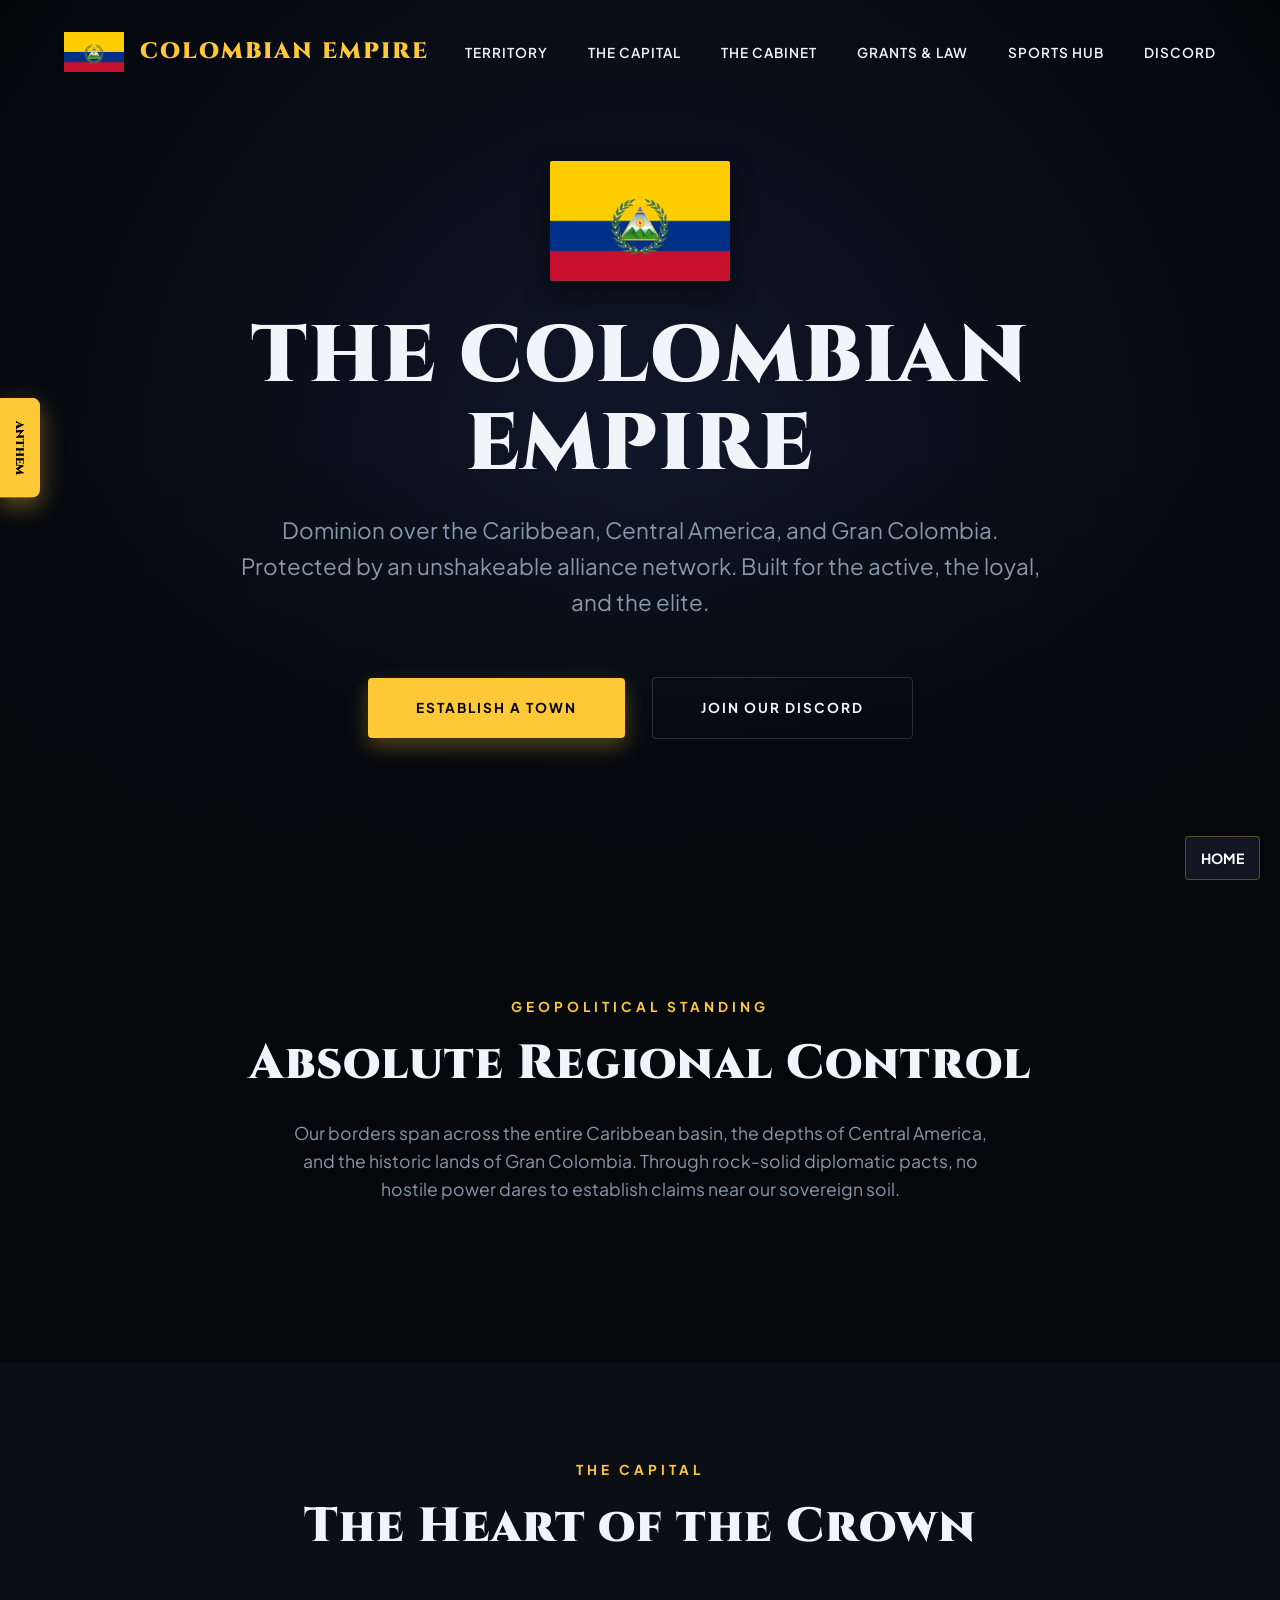
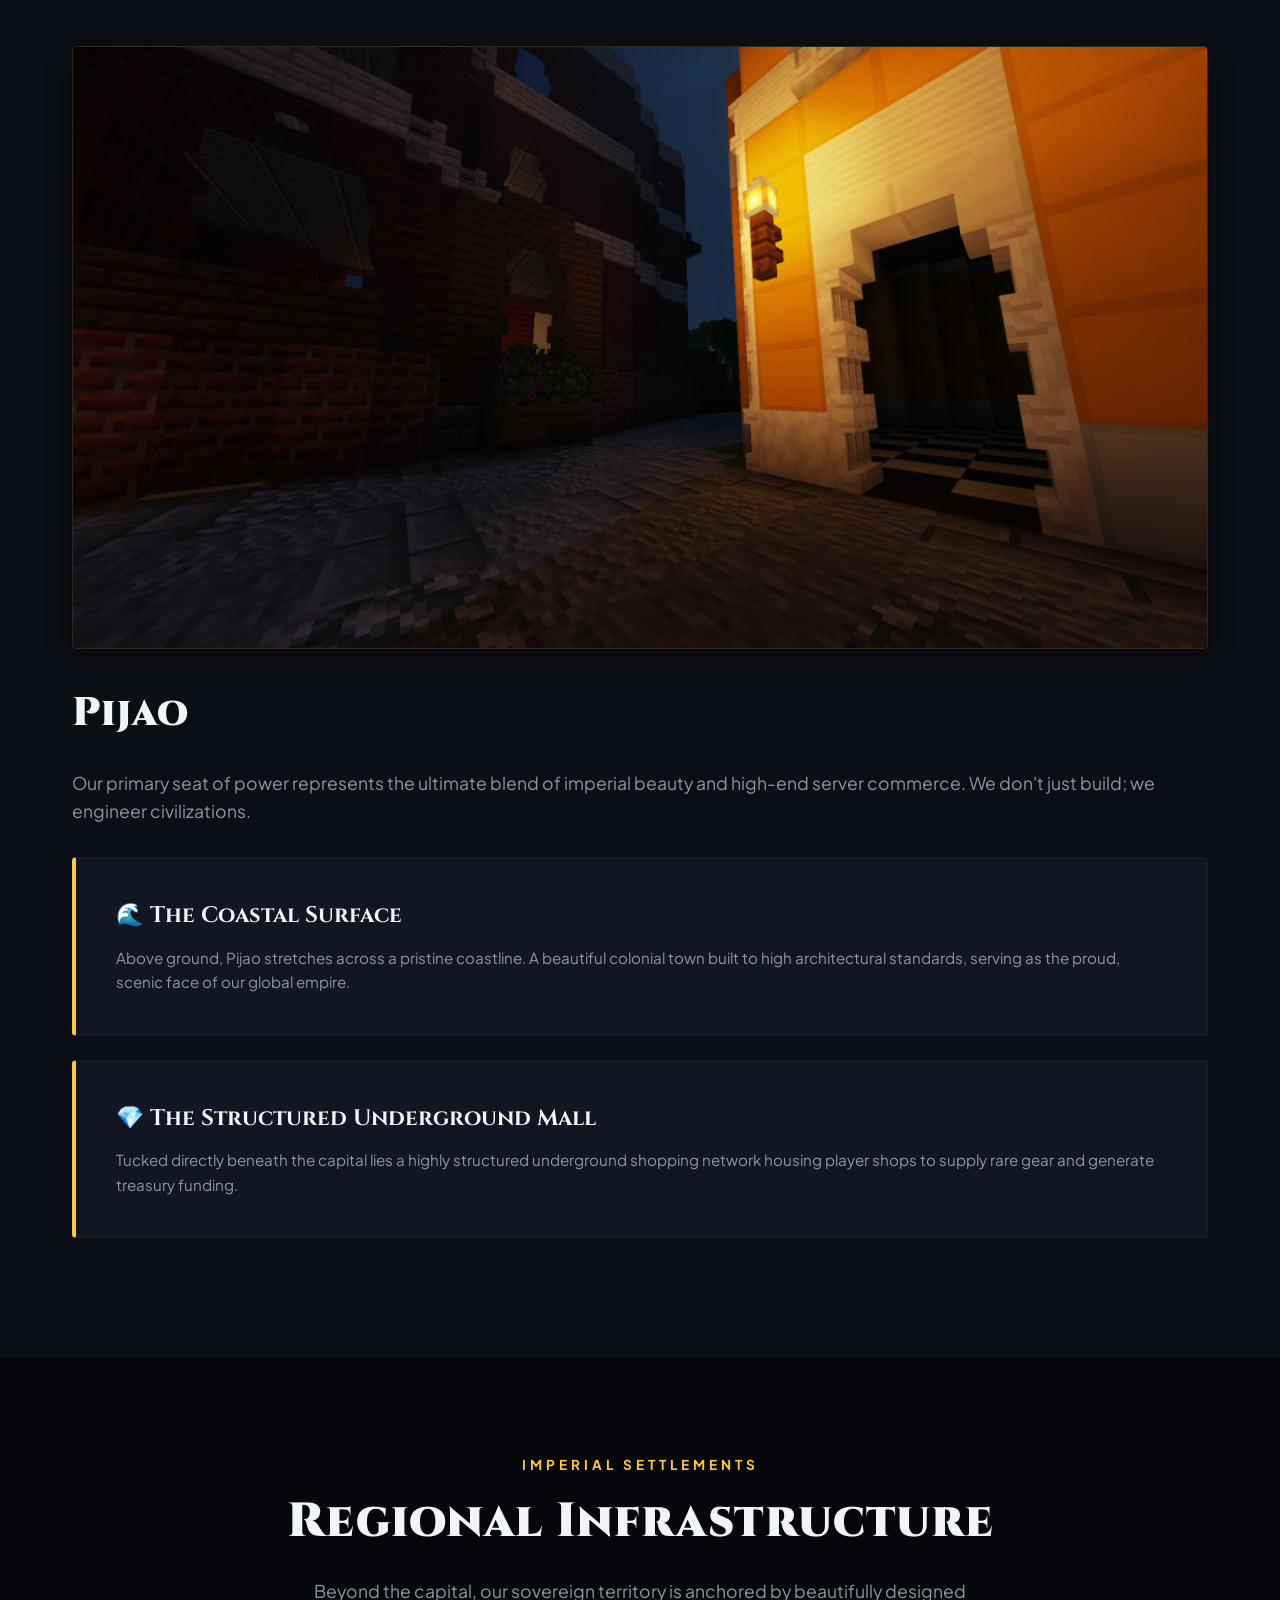
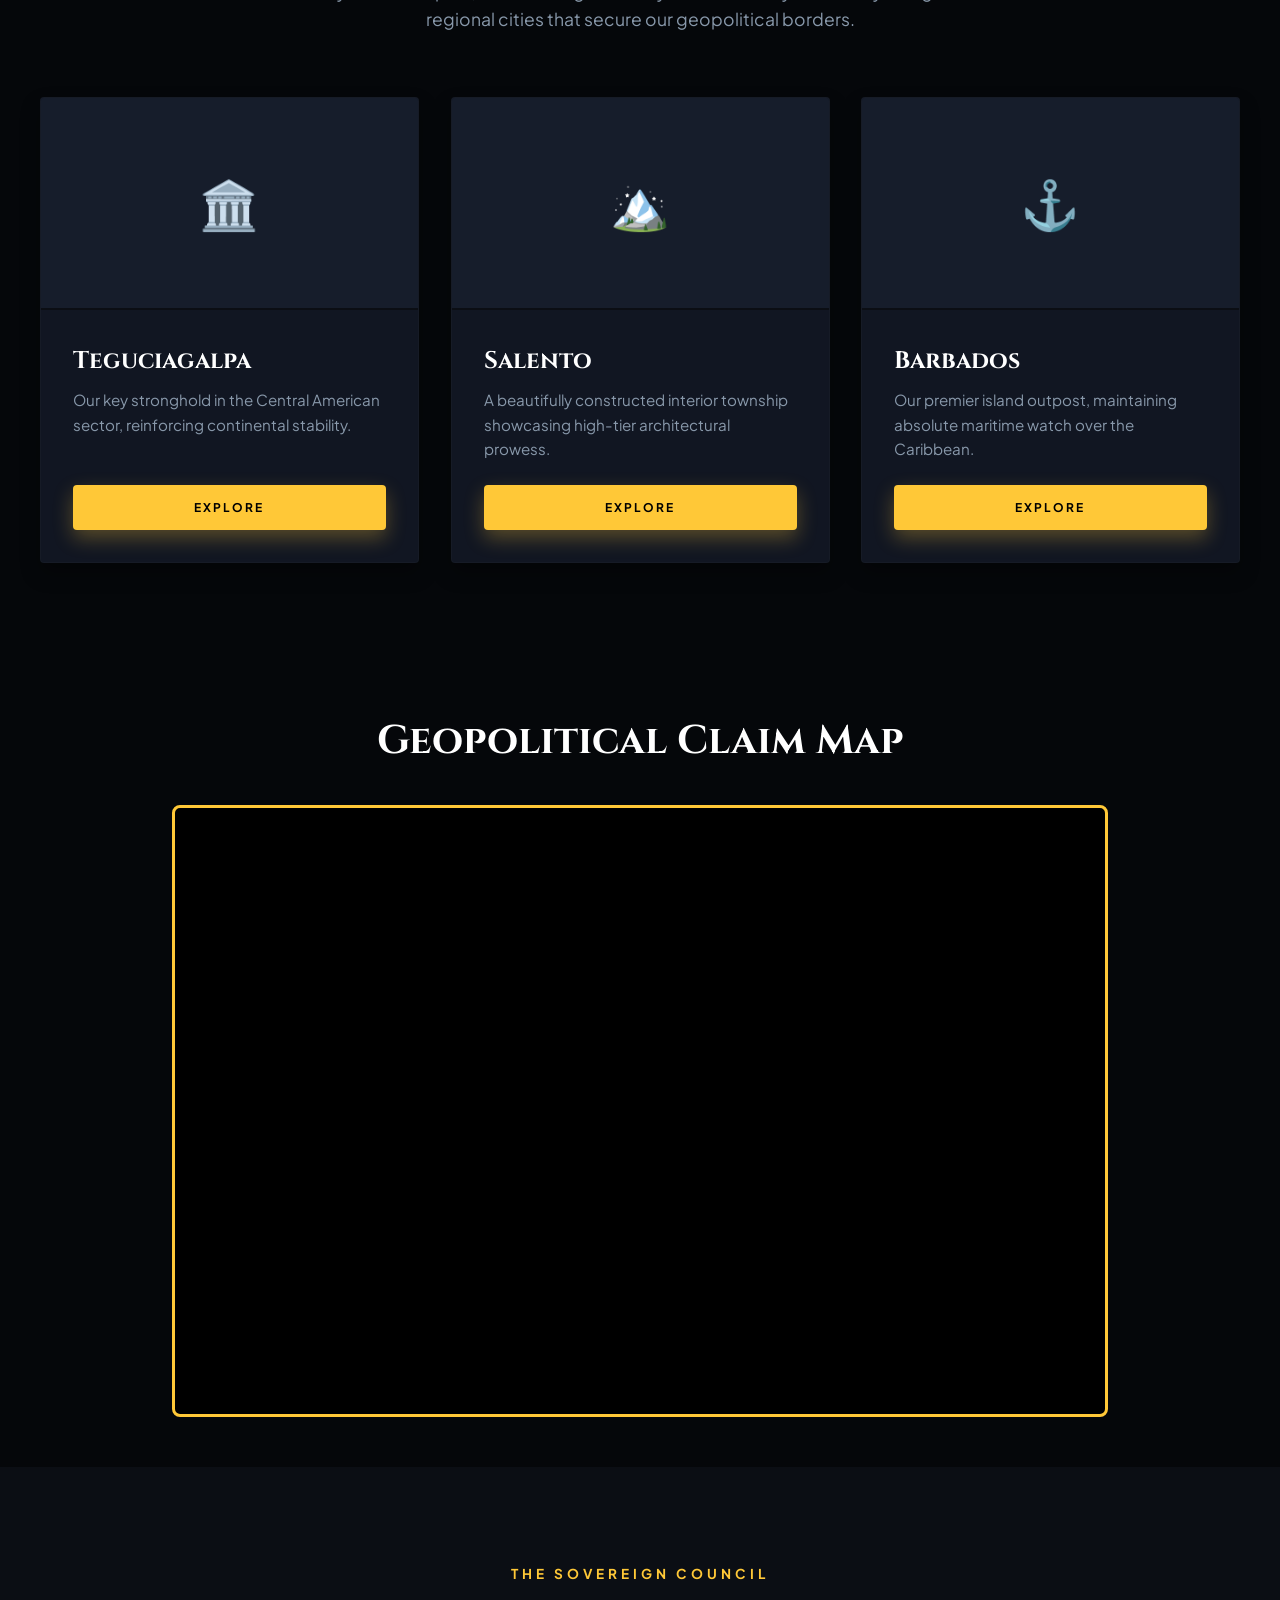
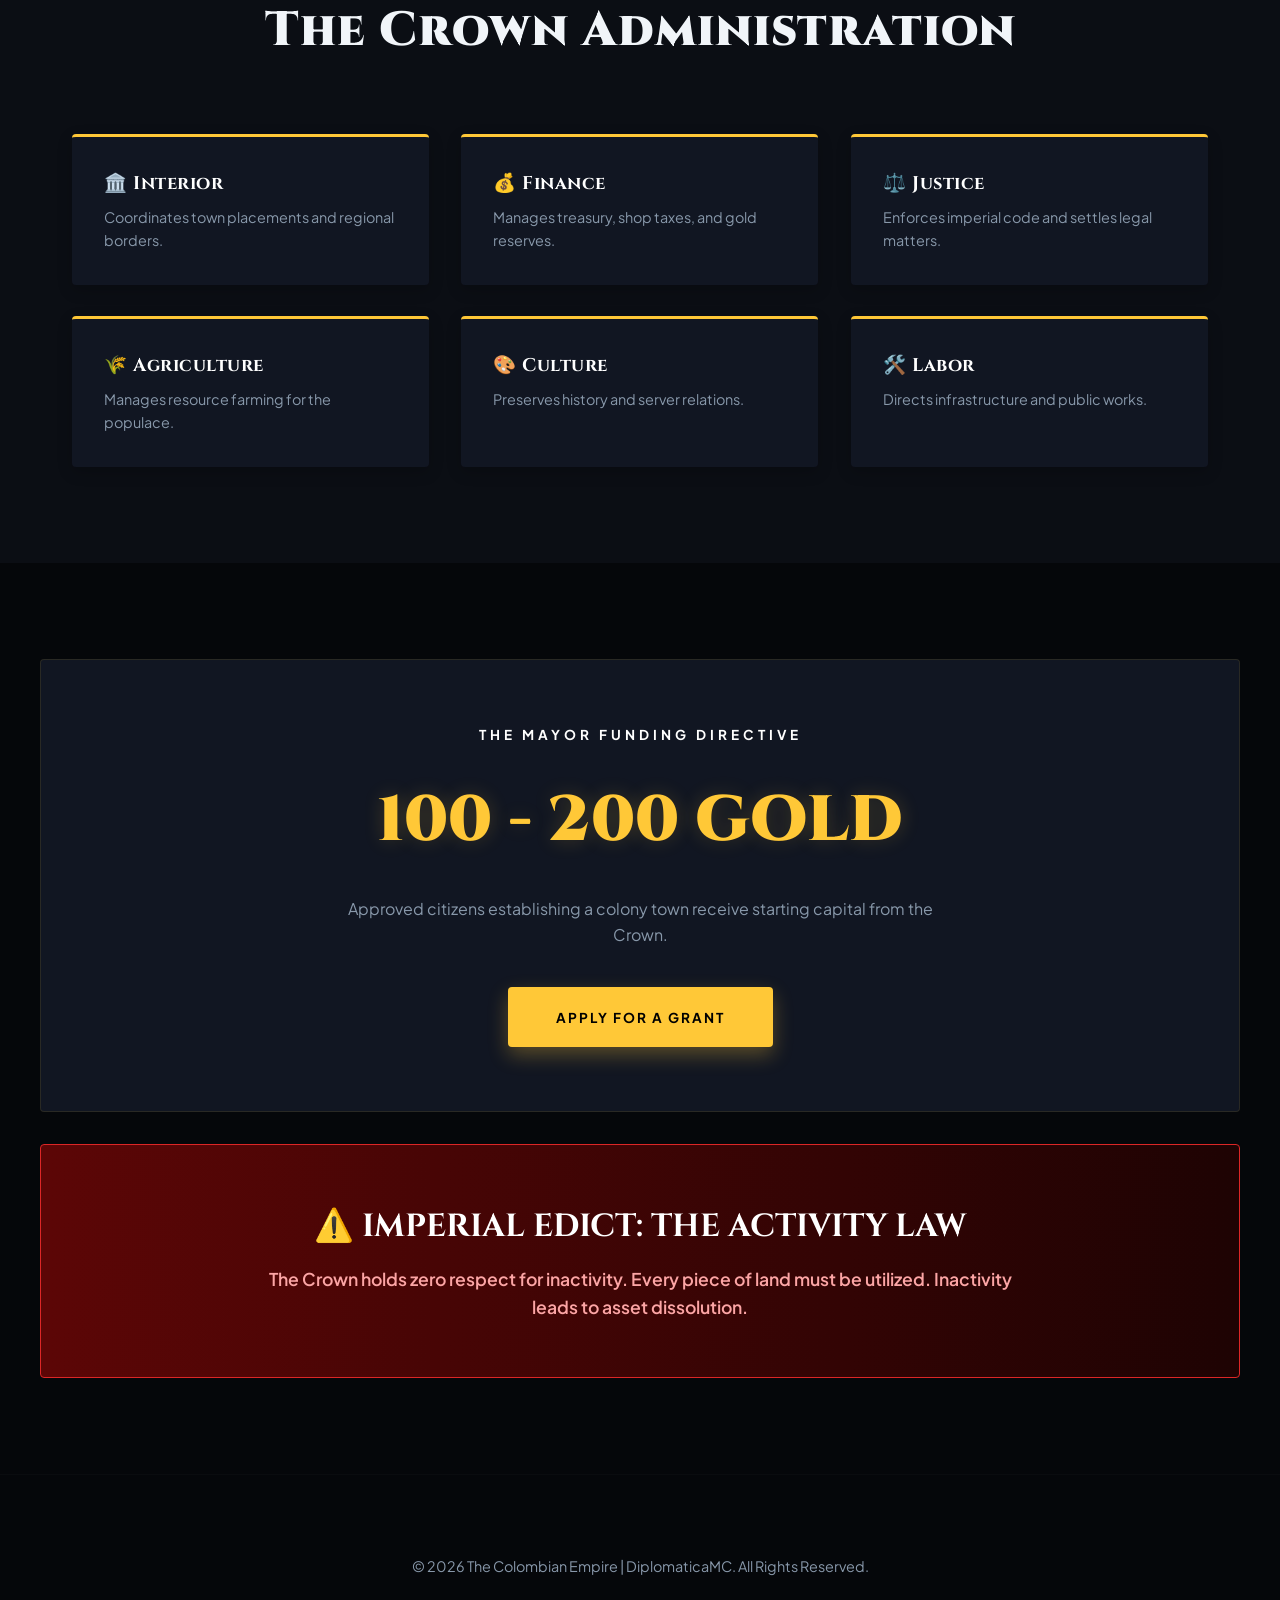
==== index.html @ 74f32c5a "Refine animations and transition effects in CSS" ====
<!DOCTYPE html>
<html lang="en">
<head>
   <meta charset="UTF-8">
   <meta name="viewport" content="width=device-width, initial-scale=1.0">
   <title>The Colombian Empire | DiplomaticaMC</title>
   <link rel="icon" type="image/x-icon" href="Untitled design (3).png">
   <link rel="preconnect" href="https://fonts.googleapis.com">
   <link rel="preconnect" href="https://fonts.gstatic.com" crossorigin>
   <link href="https://fonts.googleapis.com/css2?family=Cinzel:wght@700;900&family=Plus+Jakarta+Sans:wght@400;600;700&display=swap" rel="stylesheet">
   <style>
       :root {
           --bg-main: #05070a;
           --bg-surface: #0b0e14;
           --bg-card: #111622;
           --text-primary: #f1f5f9;
           --text-muted: #8898aa;
           --imperial-gold: #ffc837;
           --colombia-blue: #1d4ed8;
           --colombia-red: #dc2626;
           --font-heading: 'Cinzel', serif;
           --font-body: 'Plus Jakarta Sans', sans-serif;
       }

       * { box-sizing: border-box; margin: 0; padding: 0; }
       html { scroll-behavior: smooth; }
       body { background-color: var(--bg-main); color: var(--text-primary); font-family: var(--font-body); line-height: 1.6; }
       .container { max-width: 1200px; margin: 0 auto; padding: 0 2rem; }
       .section { padding: 6rem 0; animation: fadeInUp 0.8s ease-out forwards; }
       .bg-alt { background-color: var(--bg-surface); }
       
       @keyframes fadeInUp { from { opacity: 0; transform: translateY(30px); } to { opacity: 1; transform: translateY(0); } }
       @keyframes float { 0%, 100% { transform: translateY(0px); } 50% { transform: translateY(-8px); } }
       .town-card { animation: float 5s ease-in-out infinite; will-change: transform; }
       .gov-pill { animation: float 6s ease-in-out infinite; will-change: transform; }
       
       /* Music Sidebar Styles */
       .music-sidebar-left { position: fixed; left: 0; top: 50%; transform: translateY(-50%); z-index: 2000; }
       
       .music-btn {
           width: 40px; height: 100px;
           background: var(--imperial-gold); color: #000;
           border: 2px solid var(--imperial-gold); border-left: none;
           border-radius: 0 8px 8px 0;
           font-family: var(--font-heading); font-weight: 900;
           cursor: pointer; writing-mode: vertical-rl;
           box-shadow: 0 8px 25px rgba(255, 200, 55, 0.4);
           transition: all 0.3s cubic-bezier(0.23, 1, 0.320, 1);
           font-size: 0.7rem;
           text-orientation: mixed;
       }

       .music-btn:hover {
           animation: glow-pulse 1.5s infinite;
           background: #fff;
           box-shadow: 0 12px 35px rgba(255, 200, 55, 0.6);
       }

       @keyframes glow-pulse {
           0% { box-shadow: 0 8px 25px rgba(255, 200, 55, 0.4); }
           50% { box-shadow: 0 12px 40px rgba(255, 200, 55, 0.8); }
           100% { box-shadow: 0 8px 25px rgba(255, 200, 55, 0.4); }
       }
       
       #hidden-audio { display: none; }

       /* Existing Styles */
       .grid { display: grid; gap: 2rem; }
       .grid-2 { grid-template-columns: repeat(2, 1fr); }
       .grid-3 { grid-template-columns: repeat(3, 1fr); }
       .center-header { text-align: center; margin-bottom: 4rem; }
       .sub-title { color: var(--imperial-gold); text-transform: uppercase; letter-spacing: 4px; font-size: 0.85rem; font-weight: 700; display: block; margin-bottom: 0.5rem; }
       .section-title { font-family: var(--font-heading); font-size: 3rem; font-weight: 900; margin-bottom: 1rem; letter-spacing: 1px; }
       .section-desc { color: var(--text-muted); max-width: 700px; margin: 0 auto; font-size: 1.1rem; }
       .navbar { display: flex; justify-content: space-between; align-items: center; padding: 2rem 4rem; position: absolute; width: 100%; z-index: 10; }
       .nav-brand { display: flex; align-items: center; gap: 1rem; }
       .nav-logo-img { height: 40px; width: auto; object-fit: contain; }
       .nav-logo { font-family: var(--font-heading); font-weight: 900; font-size: 1.4rem; letter-spacing: 2px; color: var(--imperial-gold); }
       .nav-links { display: flex; list-style: none; gap: 2.5rem; }
       .nav-links a { color: var(--text-primary); text-decoration: none; font-size: 0.85rem; font-weight: 600; text-transform: uppercase; letter-spacing: 1px; transition: all 0.3s ease; position: relative; }
       .nav-links a::after { content: ''; position: absolute; bottom: -4px; left: 0; width: 0; height: 2px; background: var(--imperial-gold); transition: width 0.3s ease; }
       .nav-links a:hover { color: var(--imperial-gold); }
       .nav-links a:hover::after { width: 100%; }
       .hero { height: 100vh; display: flex; align-items: center; justify-content: center; position: relative; text-align: center; background: radial-gradient(circle at center, #0f172a 0%, #030508 100%); background-attachment: fixed; }
       .hero-overlay { position: absolute; top: 0; left: 0; right: 0; bottom: 0; background: linear-gradient(to bottom, transparent 50%, var(--bg-main)); }
       .hero-content { position: relative; z-index: 2; max-width: 950px; padding: 0 2rem; display: flex; flex-direction: column; align-items: center; }
       .hero-flag { height: 120px; width: auto; margin-bottom: 2rem; box-shadow: 0 10px 25px rgba(0,0,0,0.5); border-radius: 2px; }
       .hero h1 { font-family: var(--font-heading); font-size: 5rem; font-weight: 900; line-height: 1.1; margin-bottom: 1.5rem; letter-spacing: 2px; }
       .hero p { font-size: 1.4rem; color: var(--text-muted); margin-bottom: 3.5rem; max-width: 800px; }
       .btn { display: inline-block; padding: 1.2rem 3rem; font-weight: 700; text-transform: uppercase; font-size: 0.85rem; letter-spacing: 2px; text-decoration: none; border-radius: 4px; transition: all 0.3s cubic-bezier(0.23, 1, 0.320, 1); cursor: pointer; border: none; }
       .btn:hover { transform: translateY(-3px); }
       .btn-primary { background-color: var(--imperial-gold); color: #000; box-shadow: 0 8px 20px rgba(255, 200, 55, 0.3); }
       .btn-primary:hover { background-color: #ffd254; box-shadow: 0 12px 32px rgba(255, 200, 55, 0.5); transform: translateY(-4px); }
       .btn-secondary { border: 1px solid rgba(255,255,255,0.15); color: var(--text-primary); margin-left: 1.5rem; transition: all 0.3s ease; }
       .btn-secondary:hover { background: rgba(255,255,255,0.05); border-color: var(--imperial-gold); color: var(--imperial-gold); }
       .pijao-showcase { display: grid; grid-template-columns: 1fr 1fr; gap: 4rem; align-items: center; }
       .pijao-img-box { border-radius: 4px; overflow: hidden; border: 1px solid rgba(255, 200, 55, 0.15); box-shadow: 0 10px 25px rgba(0,0,0,0.4); transition: all 0.4s ease; }
       .pijao-img-box:hover { border-color: rgba(255, 200, 55, 0.4); box-shadow: 0 20px 50px rgba(255, 200, 55, 0.15), 0 0 30px rgba(255, 200, 55, 0.1); }
       .pijao-img-box img { width: 100%; height: auto; display: block; }
       .pijao-card { background-color: var(--bg-card); border: 1px solid rgba(255,255,255,0.03); padding: 2.5rem; border-radius: 4px; border-left: 4px solid var(--imperial-gold); margin-bottom: 1.5rem; transition: all 0.3s ease; }
       .pijao-card:hover { background-color: #141a24; border-left-color: #ffd254; box-shadow: 0 8px 20px rgba(255, 200, 55, 0.1); }
       .pijao-card h3 { font-family: var(--font-heading); font-size: 1.4rem; margin-bottom: 0.75rem; display: flex; align-items: center; gap: 0.75rem; }
       .pijao-card p { color: var(--text-muted); font-size: 0.95rem; }
       .town-card { background-color: var(--bg-card); border: 1px solid rgba(255,255,255,0.02); border-radius: 4px; overflow: hidden; display: flex; flex-direction: column; height: 100%; box-shadow: 0 10px 20px rgba(0,0,0,0.3); transition: box-shadow 0.3s ease, border-color 0.3s ease; }
       .town-card:hover { box-shadow: 0 25px 40px rgba(0,0,0,0.5), 0 0 30px rgba(255, 200, 55, 0.15); border-color: rgba(255,200,55,0.3); }
       .town-img-box { width: 100%; aspect-ratio: 16/9; background-color: #161d2b; display: flex; align-items: center; justify-content: center; font-size: 3rem; border-bottom: 2px solid var(--bg-surface); }
       .town-info { padding: 2rem; flex-grow: 1; display: flex; flex-direction: column; }
       .town-info h3 { font-family: var(--font-heading); font-size: 1.5rem; margin-bottom: 0.5rem; color: #fff; }
       .town-info p { color: var(--text-muted); font-size: 0.95rem; margin-bottom: 1.5rem; flex-grow: 1; }
       .gov-pill { background-color: var(--bg-card); padding: 2rem; border-top: 3px solid var(--imperial-gold); border-radius: 4px; box-shadow: 0 5px 15px rgba(0,0,0,0.2); transition: box-shadow 0.3s ease; }
       .gov-pill:hover { box-shadow: 0 10px 30px rgba(0,0,0,0.4), 0 0 20px rgba(255, 200, 55, 0.1); }
       .gov-pill h4 { font-family: var(--font-heading); font-size: 1.15rem; margin-bottom: 0.5rem; color: #fff; letter-spacing: 0.5px; }
       .gov-pill p { color: var(--text-muted); font-size: 0.9rem; }
       .law-banner { background: linear-gradient(90deg, #5c0606 0%, #1e0303 100%); border: 1px solid var(--colombia-red); border-radius: 4px; padding: 3.5rem; text-align: center; margin-top: 2rem; transition: all 0.3s ease; }
       .law-banner:hover { box-shadow: 0 10px 30px rgba(220, 38, 38, 0.2); }
       .law-banner h3 { font-family: var(--font-heading); font-size: 2rem; color: #fff; margin-bottom: 0.75rem; }
       .law-banner p { color: #fca5a5; max-width: 750px; margin: 0 auto; font-size: 1.1rem; font-weight: 600; }
       .grant-section { text-align: center; background-color: var(--bg-card); border: 1px solid rgba(255, 200, 55, 0.1); padding: 4rem; border-radius: 4px; position: relative; overflow: hidden; transition: all 0.3s ease; }
       .grant-section:hover { border-color: rgba(255, 200, 55, 0.3); box-shadow: 0 10px 30px rgba(255, 200, 55, 0.1); }
       .gold-amount { font-family: var(--font-heading); font-size: 4rem; color: var(--imperial-gold); font-weight: 900; margin: 1.5rem 0; display: block; text-shadow: 0 0 20px rgba(255,200,55,0.2); }
       .footer { text-align: center; padding: 5rem; background-color: var(--bg-main); border-top: 1px solid rgba(255,255,255,0.02); color: var(--text-muted); font-size: 0.9rem; }
       .home-btn { position: fixed; bottom: 20px; right: 20px; background-color: var(--bg-card); color: #fff; padding: 10px 15px; text-decoration: none; font-size: 14px; font-weight: bold; border: 1px solid rgba(255, 200, 55, 0.3); border-radius: 4px; z-index: 1000; transition: all 0.3s ease; }
       .home-btn:hover { border-color: var(--imperial-gold); color: var(--imperial-gold); box-shadow: 0 4px 12px rgba(255, 200, 55, 0.2); }
       @media (max-width: 950px) { .navbar { padding: 1.5rem; } .nav-links { display: none; } .hero h1 { font-size: 3.2rem; } .pijao-showcase, .grid-2, .grid-3 { grid-template-columns: 1fr; gap: 2rem; } .btn-secondary { margin-left: 0; margin-top: 1rem; display: block; } }

   </style>
</head>
<body>

 <div class="music-sidebar-left">
   <button class="music-btn" onclick="document.getElementById('hidden-audio').paused ? document.getElementById('hidden-audio').play() : document.getElementById('hidden-audio').pause()">
       ANTHEM
   </button>
   <audio id="hidden-audio" src="Colombia National Anthem (Instrumental) - National Anthems Channel (128k) (1).mp3" loop></audio>
 </div>

   <nav class="navbar">
       <div class="nav-brand">
           <img src="Untitled design (3).png" class="nav-logo-img" alt="Imperial Flag Emblem" />
           <div class="nav-logo">COLOMBIAN EMPIRE</div>
       </div>
       <ul class="nav-links">
           <li><a href="/#domain">Territory</a></li>
           <li><a href="/#showcase">The Capital</a></li>
           <li><a href="/#cabinet">The Cabinet</a></li>
           <li><a href="/#expansion">Grants & Law</a></li>
           <li><a href="sports.html">Sports Hub</a></li>
           <li><a href="https://discord.gg/YUyHgnpXwj" target="_blank">Discord</a></li>
       </ul>
   </nav>

   <header class="hero">
       <div class="hero-overlay"></div>
       <div class="hero-content">
           <img src="Untitled design (3).png" class="hero-flag" alt="Imperial Flag" />
           <h1>THE COLOMBIAN EMPIRE</h1>
           <p>Dominion over the Caribbean, Central America, and Gran Colombia. Protected by an unshakeable alliance network. Built for the active, the loyal, and the elite.</p>
           <div class="hero-buttons">
               <a href="/#expansion" class="btn btn-primary">Establish a Town</a>
               <a href="https://discord.gg/YUyHgnpXwj" class="btn btn-secondary" target="_blank">Join Our Discord</a>
           </div>
       </div>
   </header>

   <section id="domain" class="section container">
       <div class="center-header">
           <span class="sub-title">Geopolitical Standing</span>
           <h2 class="section-title">Absolute Regional Control</h2>
           <p class="section-desc">Our borders span across the entire Caribbean basin, the depths of Central America, and the historic lands of Gran Colombia. Through rock-solid diplomatic pacts, no hostile power dares to establish claims near our sovereign soil.</p>
       </div>
   </section>

   <section id="showcase" class="section bg-alt">
       <div class="container">
           <div class="center-header" style="margin-bottom: 5rem;">
               <span class="sub-title">The Capital</span>
               <h2 class="section-title">The Heart of the Crown</h2>
           </div>
           <div class="pijao-img-box">
               <img src="2026-05-23_17.30.55.webp" alt="Secondary Pijao View">
           </div>
           <div style="margin-top: 2rem;">
               <h2 class="section-title" style="font-size: 2.5rem; margin-bottom: 1.5rem;">Pijao</h2>
               <p style="color: var(--text-muted); margin-bottom: 2rem; font-size: 1.1rem;">Our primary seat of power represents the ultimate blend of imperial beauty and high-end server commerce. We don't just build; we engineer civilizations.</p>
               <div class="pijao-card">
                   <h3>🌊 The Coastal Surface</h3>
                   <p>Above ground, Pijao stretches across a pristine coastline. A beautiful colonial town built to high architectural standards, serving as the proud, scenic face of our global empire.</p>
               </div>
               <div class="pijao-card">
                   <h3>💎 The Structured Underground Mall</h3>
                   <p>Tucked directly beneath the capital lies a highly structured underground shopping network housing player shops to supply rare gear and generate treasury funding.</p>
               </div>
           </div>
       </div>
   </section>

   <section id="towns" class="section container">
       <div class="center-header">
           <span class="sub-title">Imperial Settlements</span>
           <h2 class="section-title">Regional Infrastructure</h2>
           <p class="section-desc">Beyond the capital, our sovereign territory is anchored by beautifully designed regional cities that secure our geopolitical borders.</p>
       </div>
       <div class="grid grid-3">
           <div class="town-card">
               <div class="town-img-box">🏛️</div>
               <div class="town-info">
                   <h3>Teguciagalpa</h3>
                   <p>Our key stronghold in the Central American sector, reinforcing continental stability.</p>
                   <a href="tegucigalpa.html" class="btn btn-primary" style="padding: 0.8rem; text-align: center; font-size: 0.75rem; margin-top: auto;">Explore</a>
               </div>
           </div>
           <div class="town-card">
               <div class="town-img-box">🏔️</div>
               <div class="town-info">
                   <h3>Salento</h3>
                   <p>A beautifully constructed interior township showcasing high-tier architectural prowess.</p>
                   <a href="salento.html" class="btn btn-primary" style="padding: 0.8rem; text-align: center; font-size: 0.75rem; margin-top: auto;">Explore</a>
               </div>
           </div>
           <div class="town-card">
               <div class="town-img-box">⚓</div>
               <div class="town-info">
                   <h3>Barbados</h3>
                   <p>Our premier island outpost, maintaining absolute maritime watch over the Caribbean.</p>
                   <a href="barbados.html" class="btn btn-primary" style="padding: 0.8rem; text-align: center; font-size: 0.75rem; margin-top: auto;">Explore</a>
               </div>
           </div>
       </div>
   </section>

   <section id="map" style="padding: 50px 20px; background: #05070a;">
       <div class="container" style="max-width: 1000px; margin: 0 auto;">
           <h2 style="font-family: 'Cinzel', serif; font-size: 2.5rem; color: #fff; margin-bottom: 2rem; text-align: center;">Geopolitical Claim Map</h2>
           <div class="map-box" style="border: 3px solid #ffc837; border-radius: 8px; overflow: hidden; background: #000; animation: pulse-border 4s infinite ease-in-out;">
               <iframe src="https://map.diplomaticamc.com/?worldname=minecraft_overworld&mapname=surface&zoom=1&x=-17560&z=-2824" width="100%" height="600px" frameborder="0" allowfullscreen></iframe>
           </div>
       </div>
   </section>

   <style>
       @keyframes pulse-border {
           0% { box-shadow: 0 0 15px 2px rgba(255, 200, 55, 0.4); border-color: rgba(255, 200, 55, 0.6); }
           50% { box-shadow: 0 0 40px 12px rgba(255, 200, 55, 0.7); border-color: rgba(255, 200, 55, 1); }
           100% { box-shadow: 0 0 15px 2px rgba(255, 200, 55, 0.4); border-color: rgba(255, 200, 55, 0.6); }
       }
   </style>

   <section id="cabinet" class="section bg-alt">
       <div class="container">
           <div class="center-header">
               <span class="sub-title">The Sovereign Council</span>
               <h2 class="section-title">The Crown Administration</h2>
           </div>
           <div class="grid grid-3">
               <div class="gov-pill"><h4>🏛️ Interior</h4><p>Coordinates town placements and regional borders.</p></div>
               <div class="gov-pill"><h4>💰 Finance</h4><p>Manages treasury, shop taxes, and gold reserves.</p></div>
               <div class="gov-pill"><h4>⚖️ Justice</h4><p>Enforces imperial code and settles legal matters.</p></div>
               <div class="gov-pill"><h4>🌾 Agriculture</h4><p>Manages resource farming for the populace.</p></div>
               <div class="gov-pill"><h4>🎨 Culture</h4><p>Preserves history and server relations.</p></div>
               <div class="gov-pill"><h4>🛠️ Labor</h4><p>Directs infrastructure and public works.</p></div>
           </div>
       </div>
   </section>

   <section id="expansion" class="section container">
       <div class="grant-section">
           <span class="sub-title" style="color: #fff;">The Mayor Funding Directive</span>
           <span class="gold-amount">100 - 200 GOLD</span>
           <p style="color: var(--text-muted); max-width: 600px; margin: 0 auto 2.5rem;">Approved citizens establishing a colony town receive starting capital from the Crown.</p>
           <a href="https://discord.gg/YUyHgnpXwj" class="btn btn-primary" target="_blank">Apply For a Grant</a>
       </div>
       <div class="law-banner">
           <h3>⚠️ IMPERIAL EDICT: THE ACTIVITY LAW</h3>
           <p>The Crown holds zero respect for inactivity. Every piece of land must be utilized. Inactivity leads to asset dissolution.</p>
       </div>
   </section>

   <footer class="footer">
       <p>&copy; 2026 The Colombian Empire | DiplomaticaMC. All Rights Reserved.</p>
   </footer>

   <a href="#" class="home-btn">HOME</a>

   <script>
       const observerOptions = { threshold: 0.1, rootMargin: '0px 0px -50px 0px' };
       const observer = new IntersectionObserver((entries) => {
           entries.forEach(entry => {
               if (entry.isIntersecting) {
                   entry.target.style.animation = 'fadeInUp 0.8s ease-out forwards';
                   observer.unobserve(entry.target);
               }
           });
       }, observerOptions);

       document.querySelectorAll('.section, .town-card, .gov-pill').forEach(el => {
           el.style.opacity = '0';
           observer.observe(el);
       });
   </script>

</body>
</html>
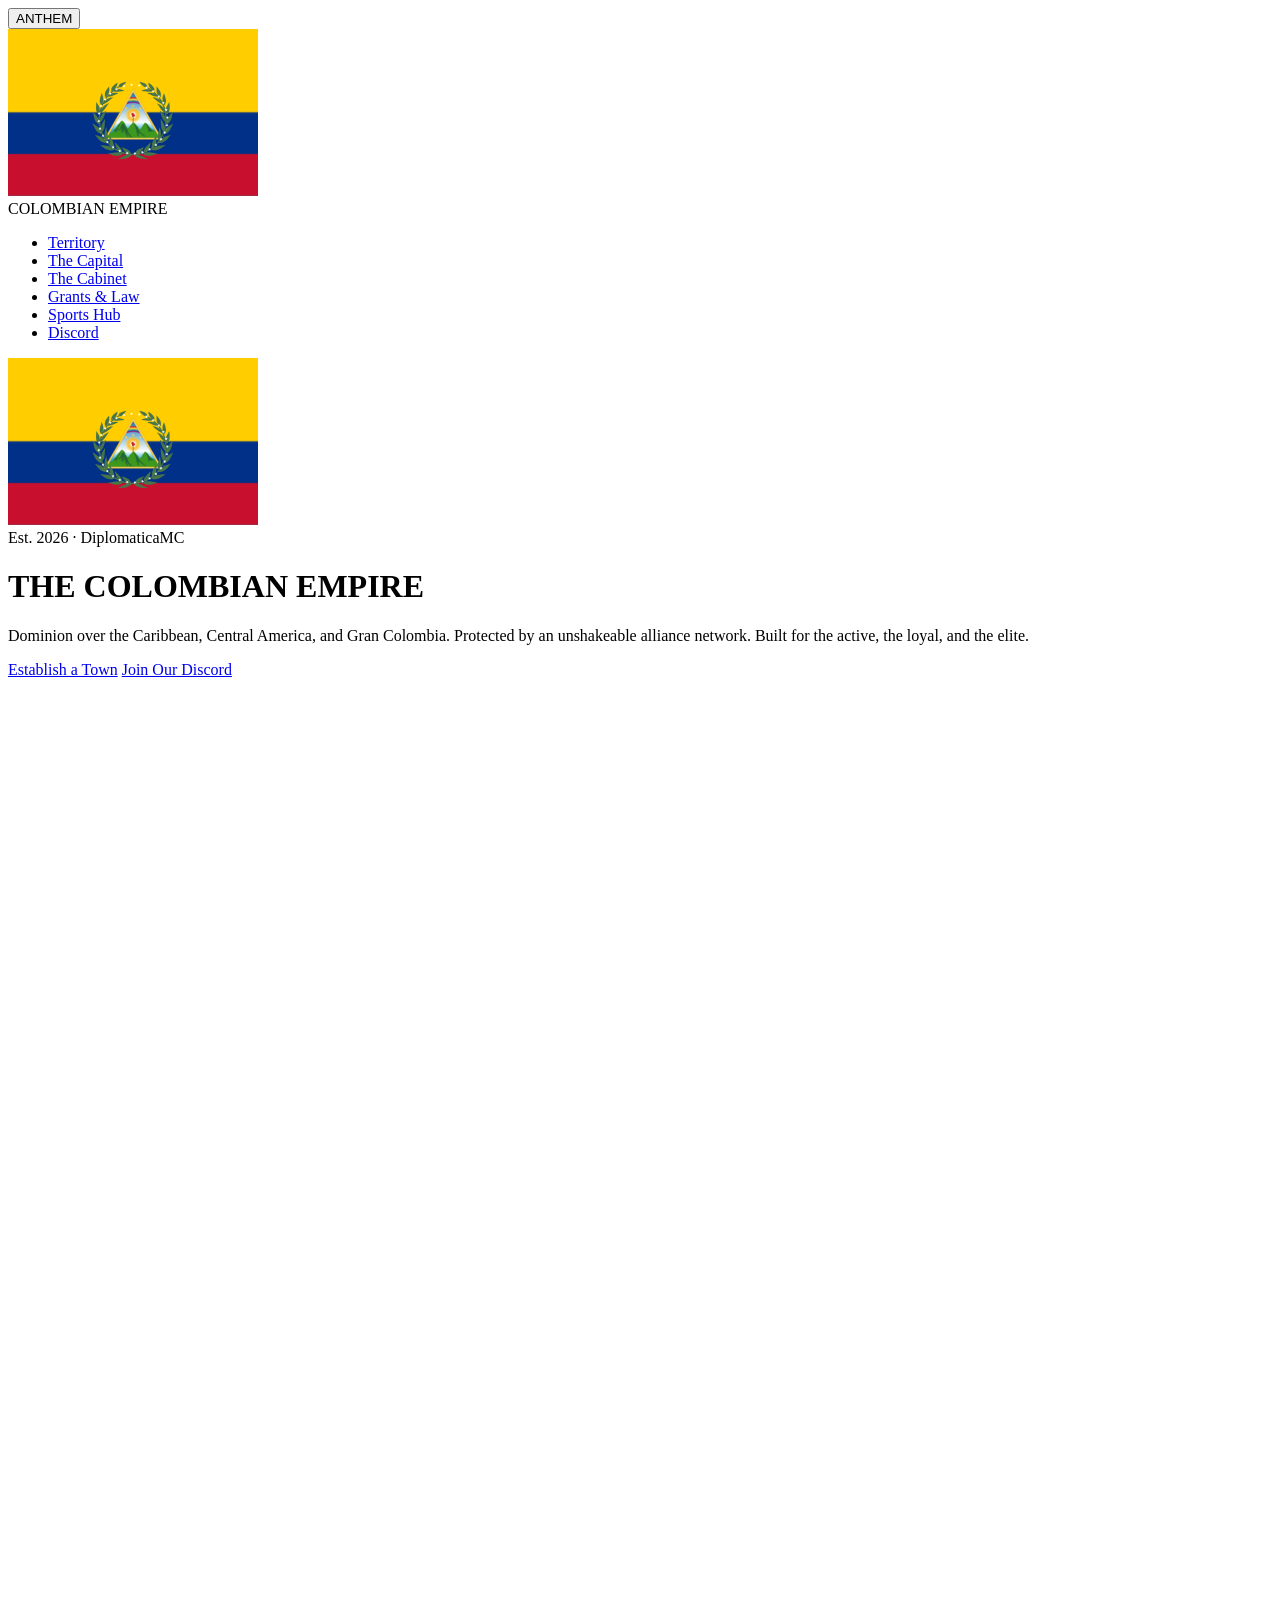
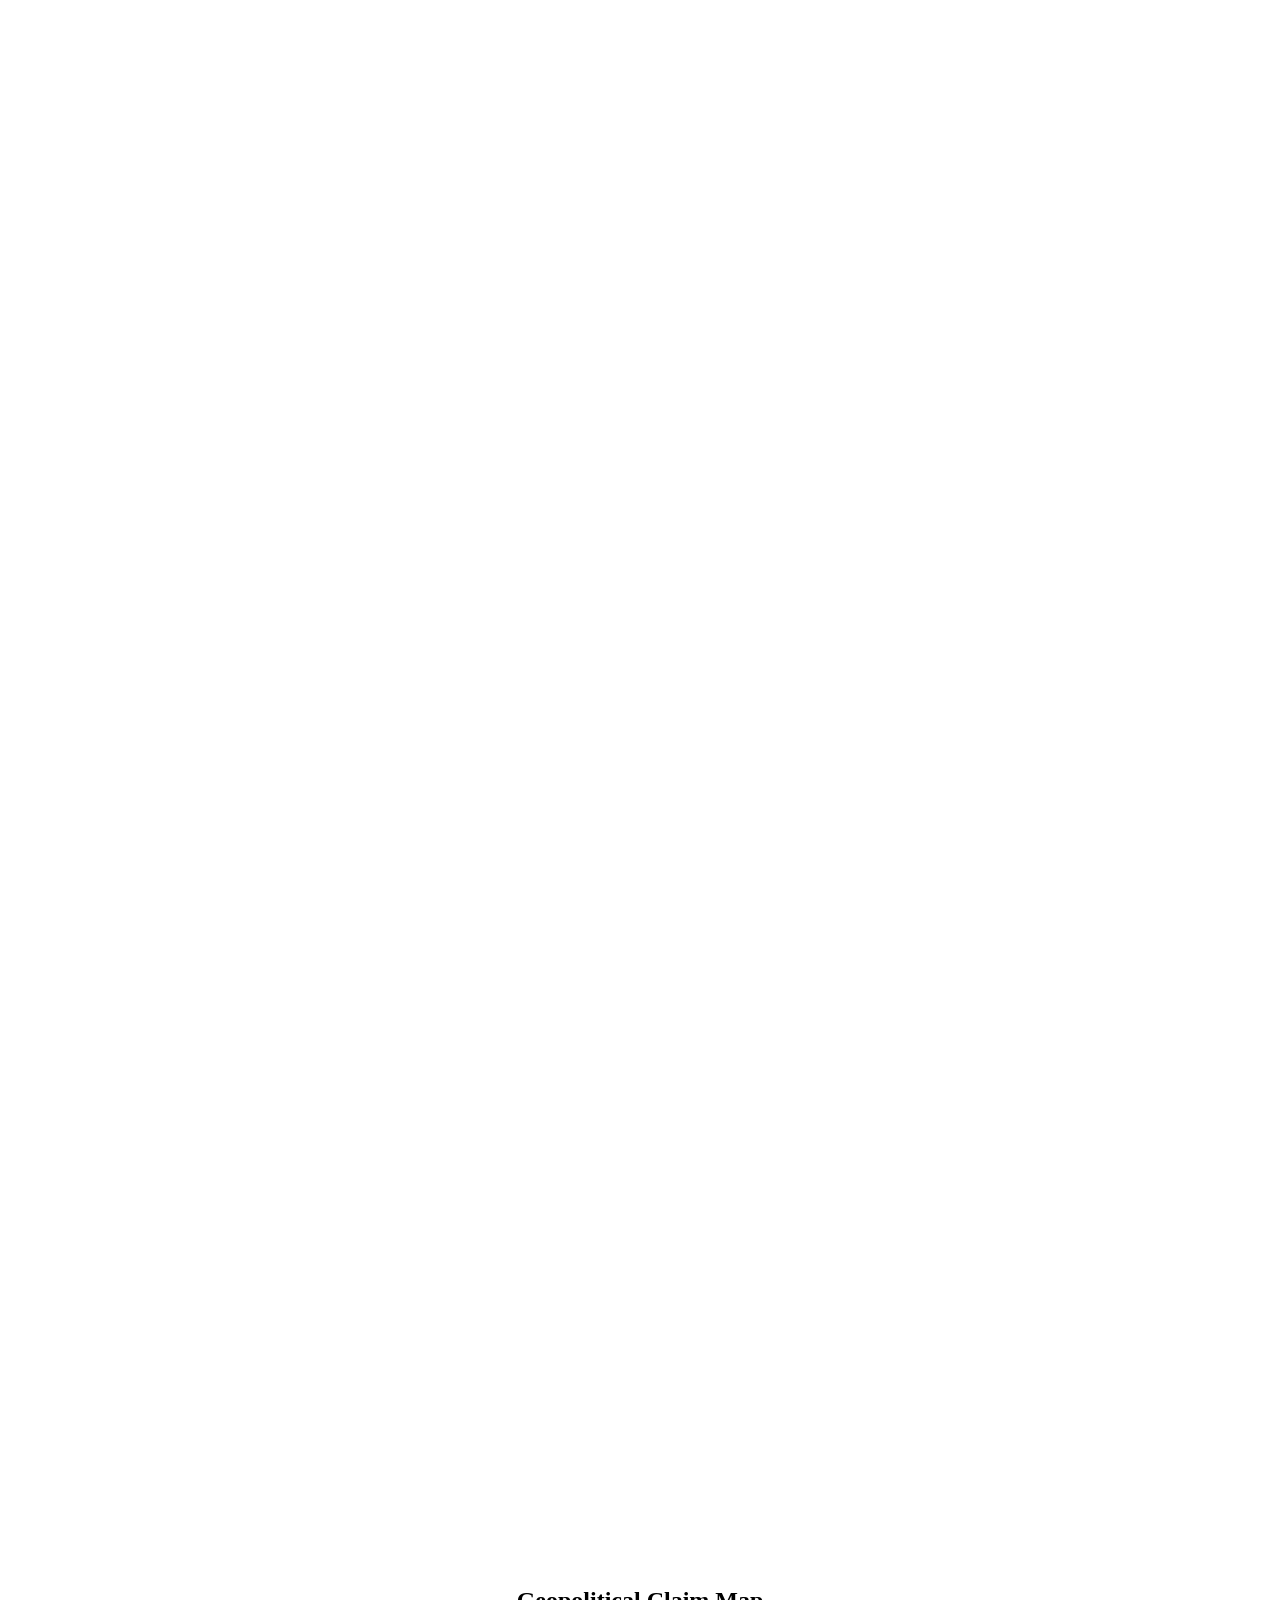
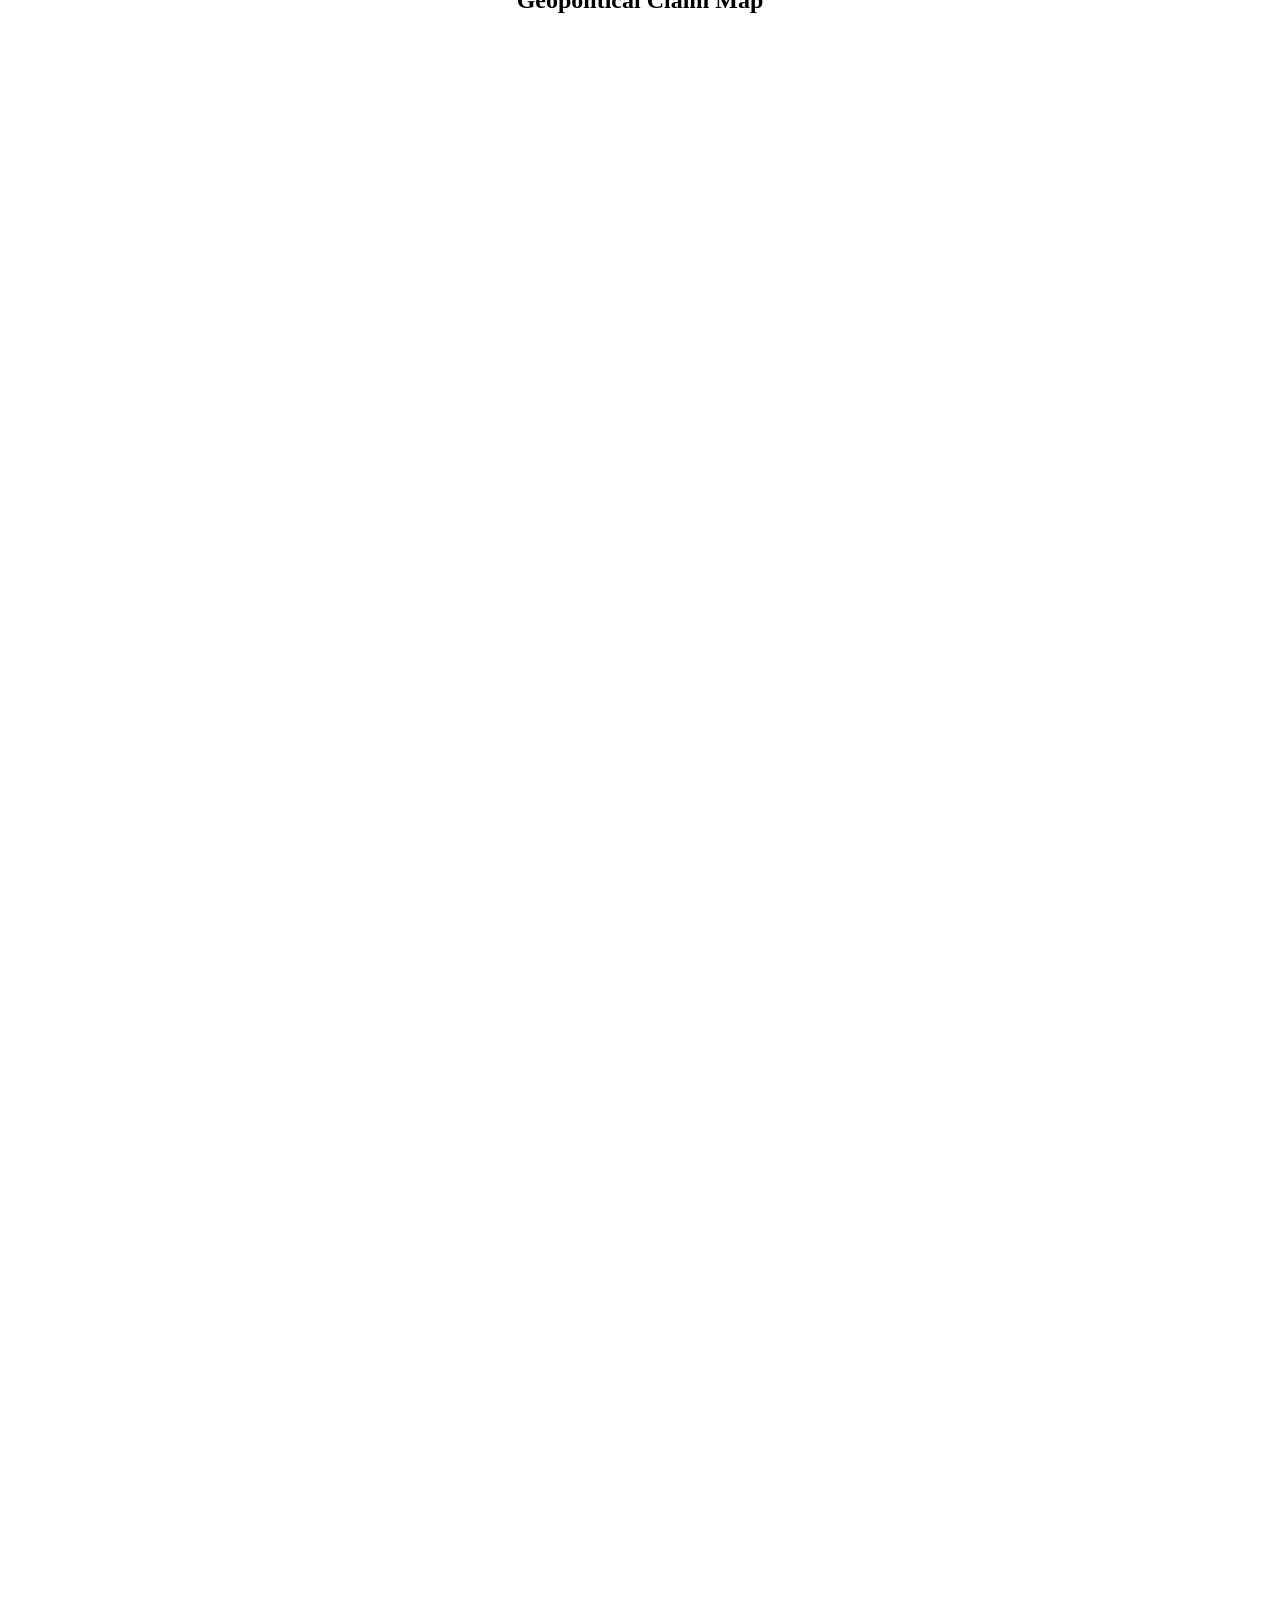
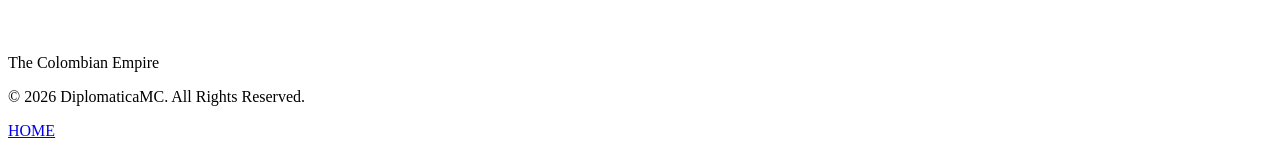
==== commit 448a71d9: "Refactor index.html for improved structure and styles" ====
--- a/index.html
+++ b/index.html
@@ -1,302 +1,191 @@
 <!DOCTYPE html>
 <html lang="en">
 <head>
-   <meta charset="UTF-8">
-   <meta name="viewport" content="width=device-width, initial-scale=1.0">
-   <title>The Colombian Empire | DiplomaticaMC</title>
-   <link rel="icon" type="image/x-icon" href="Untitled design (3).png">
-   <link rel="preconnect" href="https://fonts.googleapis.com">
-   <link rel="preconnect" href="https://fonts.gstatic.com" crossorigin>
-   <link href="https://fonts.googleapis.com/css2?family=Cinzel:wght@700;900&family=Plus+Jakarta+Sans:wght@400;600;700&display=swap" rel="stylesheet">
-   <style>
-       :root {
-           --bg-main: #05070a;
-           --bg-surface: #0b0e14;
-           --bg-card: #111622;
-           --text-primary: #f1f5f9;
-           --text-muted: #8898aa;
-           --imperial-gold: #ffc837;
-           --colombia-blue: #1d4ed8;
-           --colombia-red: #dc2626;
-           --font-heading: 'Cinzel', serif;
-           --font-body: 'Plus Jakarta Sans', sans-serif;
-       }
-
-       * { box-sizing: border-box; margin: 0; padding: 0; }
-       html { scroll-behavior: smooth; }
-       body { background-color: var(--bg-main); color: var(--text-primary); font-family: var(--font-body); line-height: 1.6; }
-       .container { max-width: 1200px; margin: 0 auto; padding: 0 2rem; }
-       .section { padding: 6rem 0; animation: fadeInUp 0.8s ease-out forwards; }
-       .bg-alt { background-color: var(--bg-surface); }
-       
-       @keyframes fadeInUp { from { opacity: 0; transform: translateY(30px); } to { opacity: 1; transform: translateY(0); } }
-       @keyframes float { 0%, 100% { transform: translateY(0px); } 50% { transform: translateY(-8px); } }
-       .town-card { animation: float 5s ease-in-out infinite; will-change: transform; }
-       .gov-pill { animation: float 6s ease-in-out infinite; will-change: transform; }
-       
-       /* Music Sidebar Styles */
-       .music-sidebar-left { position: fixed; left: 0; top: 50%; transform: translateY(-50%); z-index: 2000; }
-       
-       .music-btn {
-           width: 40px; height: 100px;
-           background: var(--imperial-gold); color: #000;
-           border: 2px solid var(--imperial-gold); border-left: none;
-           border-radius: 0 8px 8px 0;
-           font-family: var(--font-heading); font-weight: 900;
-           cursor: pointer; writing-mode: vertical-rl;
-           box-shadow: 0 8px 25px rgba(255, 200, 55, 0.4);
-           transition: all 0.3s cubic-bezier(0.23, 1, 0.320, 1);
-           font-size: 0.7rem;
-           text-orientation: mixed;
-       }
-
-       .music-btn:hover {
-           animation: glow-pulse 1.5s infinite;
-           background: #fff;
-           box-shadow: 0 12px 35px rgba(255, 200, 55, 0.6);
-       }
-
-       @keyframes glow-pulse {
-           0% { box-shadow: 0 8px 25px rgba(255, 200, 55, 0.4); }
-           50% { box-shadow: 0 12px 40px rgba(255, 200, 55, 0.8); }
-           100% { box-shadow: 0 8px 25px rgba(255, 200, 55, 0.4); }
-       }
-       
-       #hidden-audio { display: none; }
-
-       /* Existing Styles */
-       .grid { display: grid; gap: 2rem; }
-       .grid-2 { grid-template-columns: repeat(2, 1fr); }
-       .grid-3 { grid-template-columns: repeat(3, 1fr); }
-       .center-header { text-align: center; margin-bottom: 4rem; }
-       .sub-title { color: var(--imperial-gold); text-transform: uppercase; letter-spacing: 4px; font-size: 0.85rem; font-weight: 700; display: block; margin-bottom: 0.5rem; }
-       .section-title { font-family: var(--font-heading); font-size: 3rem; font-weight: 900; margin-bottom: 1rem; letter-spacing: 1px; }
-       .section-desc { color: var(--text-muted); max-width: 700px; margin: 0 auto; font-size: 1.1rem; }
-       .navbar { display: flex; justify-content: space-between; align-items: center; padding: 2rem 4rem; position: absolute; width: 100%; z-index: 10; }
-       .nav-brand { display: flex; align-items: center; gap: 1rem; }
-       .nav-logo-img { height: 40px; width: auto; object-fit: contain; }
-       .nav-logo { font-family: var(--font-heading); font-weight: 900; font-size: 1.4rem; letter-spacing: 2px; color: var(--imperial-gold); }
-       .nav-links { display: flex; list-style: none; gap: 2.5rem; }
-       .nav-links a { color: var(--text-primary); text-decoration: none; font-size: 0.85rem; font-weight: 600; text-transform: uppercase; letter-spacing: 1px; transition: all 0.3s ease; position: relative; }
-       .nav-links a::after { content: ''; position: absolute; bottom: -4px; left: 0; width: 0; height: 2px; background: var(--imperial-gold); transition: width 0.3s ease; }
-       .nav-links a:hover { color: var(--imperial-gold); }
-       .nav-links a:hover::after { width: 100%; }
-       .hero { height: 100vh; display: flex; align-items: center; justify-content: center; position: relative; text-align: center; background: radial-gradient(circle at center, #0f172a 0%, #030508 100%); background-attachment: fixed; }
-       .hero-overlay { position: absolute; top: 0; left: 0; right: 0; bottom: 0; background: linear-gradient(to bottom, transparent 50%, var(--bg-main)); }
-       .hero-content { position: relative; z-index: 2; max-width: 950px; padding: 0 2rem; display: flex; flex-direction: column; align-items: center; }
-       .hero-flag { height: 120px; width: auto; margin-bottom: 2rem; box-shadow: 0 10px 25px rgba(0,0,0,0.5); border-radius: 2px; }
-       .hero h1 { font-family: var(--font-heading); font-size: 5rem; font-weight: 900; line-height: 1.1; margin-bottom: 1.5rem; letter-spacing: 2px; }
-       .hero p { font-size: 1.4rem; color: var(--text-muted); margin-bottom: 3.5rem; max-width: 800px; }
-       .btn { display: inline-block; padding: 1.2rem 3rem; font-weight: 700; text-transform: uppercase; font-size: 0.85rem; letter-spacing: 2px; text-decoration: none; border-radius: 4px; transition: all 0.3s cubic-bezier(0.23, 1, 0.320, 1); cursor: pointer; border: none; }
-       .btn:hover { transform: translateY(-3px); }
-       .btn-primary { background-color: var(--imperial-gold); color: #000; box-shadow: 0 8px 20px rgba(255, 200, 55, 0.3); }
-       .btn-primary:hover { background-color: #ffd254; box-shadow: 0 12px 32px rgba(255, 200, 55, 0.5); transform: translateY(-4px); }
-       .btn-secondary { border: 1px solid rgba(255,255,255,0.15); color: var(--text-primary); margin-left: 1.5rem; transition: all 0.3s ease; }
-       .btn-secondary:hover { background: rgba(255,255,255,0.05); border-color: var(--imperial-gold); color: var(--imperial-gold); }
-       .pijao-showcase { display: grid; grid-template-columns: 1fr 1fr; gap: 4rem; align-items: center; }
-       .pijao-img-box { border-radius: 4px; overflow: hidden; border: 1px solid rgba(255, 200, 55, 0.15); box-shadow: 0 10px 25px rgba(0,0,0,0.4); transition: all 0.4s ease; }
-       .pijao-img-box:hover { border-color: rgba(255, 200, 55, 0.4); box-shadow: 0 20px 50px rgba(255, 200, 55, 0.15), 0 0 30px rgba(255, 200, 55, 0.1); }
-       .pijao-img-box img { width: 100%; height: auto; display: block; }
-       .pijao-card { background-color: var(--bg-card); border: 1px solid rgba(255,255,255,0.03); padding: 2.5rem; border-radius: 4px; border-left: 4px solid var(--imperial-gold); margin-bottom: 1.5rem; transition: all 0.3s ease; }
-       .pijao-card:hover { background-color: #141a24; border-left-color: #ffd254; box-shadow: 0 8px 20px rgba(255, 200, 55, 0.1); }
-       .pijao-card h3 { font-family: var(--font-heading); font-size: 1.4rem; margin-bottom: 0.75rem; display: flex; align-items: center; gap: 0.75rem; }
-       .pijao-card p { color: var(--text-muted); font-size: 0.95rem; }
-       .town-card { background-color: var(--bg-card); border: 1px solid rgba(255,255,255,0.02); border-radius: 4px; overflow: hidden; display: flex; flex-direction: column; height: 100%; box-shadow: 0 10px 20px rgba(0,0,0,0.3); transition: box-shadow 0.3s ease, border-color 0.3s ease; }
-       .town-card:hover { box-shadow: 0 25px 40px rgba(0,0,0,0.5), 0 0 30px rgba(255, 200, 55, 0.15); border-color: rgba(255,200,55,0.3); }
-       .town-img-box { width: 100%; aspect-ratio: 16/9; background-color: #161d2b; display: flex; align-items: center; justify-content: center; font-size: 3rem; border-bottom: 2px solid var(--bg-surface); }
-       .town-info { padding: 2rem; flex-grow: 1; display: flex; flex-direction: column; }
-       .town-info h3 { font-family: var(--font-heading); font-size: 1.5rem; margin-bottom: 0.5rem; color: #fff; }
-       .town-info p { color: var(--text-muted); font-size: 0.95rem; margin-bottom: 1.5rem; flex-grow: 1; }
-       .gov-pill { background-color: var(--bg-card); padding: 2rem; border-top: 3px solid var(--imperial-gold); border-radius: 4px; box-shadow: 0 5px 15px rgba(0,0,0,0.2); transition: box-shadow 0.3s ease; }
-       .gov-pill:hover { box-shadow: 0 10px 30px rgba(0,0,0,0.4), 0 0 20px rgba(255, 200, 55, 0.1); }
-       .gov-pill h4 { font-family: var(--font-heading); font-size: 1.15rem; margin-bottom: 0.5rem; color: #fff; letter-spacing: 0.5px; }
-       .gov-pill p { color: var(--text-muted); font-size: 0.9rem; }
-       .law-banner { background: linear-gradient(90deg, #5c0606 0%, #1e0303 100%); border: 1px solid var(--colombia-red); border-radius: 4px; padding: 3.5rem; text-align: center; margin-top: 2rem; transition: all 0.3s ease; }
-       .law-banner:hover { box-shadow: 0 10px 30px rgba(220, 38, 38, 0.2); }
-       .law-banner h3 { font-family: var(--font-heading); font-size: 2rem; color: #fff; margin-bottom: 0.75rem; }
-       .law-banner p { color: #fca5a5; max-width: 750px; margin: 0 auto; font-size: 1.1rem; font-weight: 600; }
-       .grant-section { text-align: center; background-color: var(--bg-card); border: 1px solid rgba(255, 200, 55, 0.1); padding: 4rem; border-radius: 4px; position: relative; overflow: hidden; transition: all 0.3s ease; }
-       .grant-section:hover { border-color: rgba(255, 200, 55, 0.3); box-shadow: 0 10px 30px rgba(255, 200, 55, 0.1); }
-       .gold-amount { font-family: var(--font-heading); font-size: 4rem; color: var(--imperial-gold); font-weight: 900; margin: 1.5rem 0; display: block; text-shadow: 0 0 20px rgba(255,200,55,0.2); }
-       .footer { text-align: center; padding: 5rem; background-color: var(--bg-main); border-top: 1px solid rgba(255,255,255,0.02); color: var(--text-muted); font-size: 0.9rem; }
-       .home-btn { position: fixed; bottom: 20px; right: 20px; background-color: var(--bg-card); color: #fff; padding: 10px 15px; text-decoration: none; font-size: 14px; font-weight: bold; border: 1px solid rgba(255, 200, 55, 0.3); border-radius: 4px; z-index: 1000; transition: all 0.3s ease; }
-       .home-btn:hover { border-color: var(--imperial-gold); color: var(--imperial-gold); box-shadow: 0 4px 12px rgba(255, 200, 55, 0.2); }
-       @media (max-width: 950px) { .navbar { padding: 1.5rem; } .nav-links { display: none; } .hero h1 { font-size: 3.2rem; } .pijao-showcase, .grid-2, .grid-3 { grid-template-columns: 1fr; gap: 2rem; } .btn-secondary { margin-left: 0; margin-top: 1rem; display: block; } }
-
-   </style>
+<meta charset="UTF-8">
+<meta name="viewport" content="width=device-width, initial-scale=1.0">
+<title>The Colombian Empire | DiplomaticaMC</title>
+<link rel="icon" type="image/x-icon" href="Untitled design (3).png">
+<link rel="preconnect" href="https://fonts.googleapis.com">
+<link rel="preconnect" href="https://fonts.gstatic.com" crossorigin>
+<link href="https://fonts.googleapis.com/css2?family=Cinzel:wght@700;900&family=Plus+Jakarta+Sans:wght@400;600;700&display=swap" rel="stylesheet">
+<link rel="stylesheet" href="empire.css">
+<link rel="stylesheet" href="home.css">
 </head>
 <body>
 
- <div class="music-sidebar-left">
-   <button class="music-btn" onclick="document.getElementById('hidden-audio').paused ? document.getElementById('hidden-audio').play() : document.getElementById('hidden-audio').pause()">
-       ANTHEM
-   </button>
-   <audio id="hidden-audio" src="Colombia National Anthem (Instrumental) - National Anthems Channel (128k) (1).mp3" loop></audio>
- </div>
+<div class="music-sidebar-left">
+  <button class="music-btn" onclick="document.getElementById('hidden-audio').paused ? document.getElementById('hidden-audio').play() : document.getElementById('hidden-audio').pause()">
+    ANTHEM
+  </button>
+  <audio id="hidden-audio" src="Colombia National Anthem (Instrumental) - National Anthems Channel (128k) (1).mp3" loop></audio>
+</div>
 
-   <nav class="navbar">
-       <div class="nav-brand">
-           <img src="Untitled design (3).png" class="nav-logo-img" alt="Imperial Flag Emblem" />
-           <div class="nav-logo">COLOMBIAN EMPIRE</div>
-       </div>
-       <ul class="nav-links">
-           <li><a href="/#domain">Territory</a></li>
-           <li><a href="/#showcase">The Capital</a></li>
-           <li><a href="/#cabinet">The Cabinet</a></li>
-           <li><a href="/#expansion">Grants & Law</a></li>
-           <li><a href="sports.html">Sports Hub</a></li>
-           <li><a href="https://discord.gg/YUyHgnpXwj" target="_blank">Discord</a></li>
-       </ul>
-   </nav>
+<nav class="navbar transparent">
+  <div class="nav-brand">
+    <img src="Untitled design (3).png" class="nav-logo-img" alt="Imperial Flag Emblem" />
+    <div class="nav-logo">COLOMBIAN EMPIRE</div>
+  </div>
+  <ul class="nav-links">
+    <li><a href="/#domain">Territory</a></li>
+    <li><a href="/#showcase">The Capital</a></li>
+    <li><a href="/#cabinet">The Cabinet</a></li>
+    <li><a href="/#expansion">Grants &amp; Law</a></li>
+    <li><a href="sports.html">Sports Hub</a></li>
+    <li><a href="https://discord.gg/YUyHgnpXwj" target="_blank">Discord</a></li>
+  </ul>
+</nav>
 
-   <header class="hero">
-       <div class="hero-overlay"></div>
-       <div class="hero-content">
-           <img src="Untitled design (3).png" class="hero-flag" alt="Imperial Flag" />
-           <h1>THE COLOMBIAN EMPIRE</h1>
-           <p>Dominion over the Caribbean, Central America, and Gran Colombia. Protected by an unshakeable alliance network. Built for the active, the loyal, and the elite.</p>
-           <div class="hero-buttons">
-               <a href="/#expansion" class="btn btn-primary">Establish a Town</a>
-               <a href="https://discord.gg/YUyHgnpXwj" class="btn btn-secondary" target="_blank">Join Our Discord</a>
-           </div>
-       </div>
-   </header>
+<header class="hero">
+  <div class="hero-overlay"></div>
+  <div class="embers">
+    <span></span><span></span><span></span><span></span><span></span>
+    <span></span><span></span><span></span><span></span><span></span>
+  </div>
+  <div class="hero-content">
+    <div class="hero-flag-frame">
+      <div class="shockwave"></div>
+      <div class="impact-sparks">
+        <span></span><span></span><span></span><span></span><span></span><span></span>
+      </div>
+      <img src="Untitled design (3).png" class="hero-flag" alt="Imperial Flag" />
+    </div>
+    <span class="sub-title">Est. 2026 · DiplomaticaMC</span>
+    <h1>THE COLOMBIAN EMPIRE</h1>
+    <p>Dominion over the Caribbean, Central America, and Gran Colombia. Protected by an unshakeable alliance network. Built for the active, the loyal, and the elite.</p>
+    <div class="hero-buttons">
+      <a href="/#expansion" class="btn btn-primary">Establish a Town</a>
+      <a href="https://discord.gg/YUyHgnpXwj" class="btn btn-secondary" target="_blank">Join Our Discord</a>
+    </div>
+  </div>
+</header>
 
-   <section id="domain" class="section container">
-       <div class="center-header">
-           <span class="sub-title">Geopolitical Standing</span>
-           <h2 class="section-title">Absolute Regional Control</h2>
-           <p class="section-desc">Our borders span across the entire Caribbean basin, the depths of Central America, and the historic lands of Gran Colombia. Through rock-solid diplomatic pacts, no hostile power dares to establish claims near our sovereign soil.</p>
-       </div>
-   </section>
+<section id="domain" class="section container">
+  <div class="center-header">
+    <span class="sub-title">Geopolitical Standing</span>
+    <h2 class="section-title">Absolute Regional Control</h2>
+    <p class="section-desc">Our borders span across the entire Caribbean basin, the depths of Central America, and the historic lands of Gran Colombia. Through rock-solid diplomatic pacts, no hostile power dares to establish claims near our sovereign soil.</p>
+  </div>
+</section>
 
-   <section id="showcase" class="section bg-alt">
-       <div class="container">
-           <div class="center-header" style="margin-bottom: 5rem;">
-               <span class="sub-title">The Capital</span>
-               <h2 class="section-title">The Heart of the Crown</h2>
-           </div>
-           <div class="pijao-img-box">
-               <img src="2026-05-23_17.30.55.webp" alt="Secondary Pijao View">
-           </div>
-           <div style="margin-top: 2rem;">
-               <h2 class="section-title" style="font-size: 2.5rem; margin-bottom: 1.5rem;">Pijao</h2>
-               <p style="color: var(--text-muted); margin-bottom: 2rem; font-size: 1.1rem;">Our primary seat of power represents the ultimate blend of imperial beauty and high-end server commerce. We don't just build; we engineer civilizations.</p>
-               <div class="pijao-card">
-                   <h3>🌊 The Coastal Surface</h3>
-                   <p>Above ground, Pijao stretches across a pristine coastline. A beautiful colonial town built to high architectural standards, serving as the proud, scenic face of our global empire.</p>
-               </div>
-               <div class="pijao-card">
-                   <h3>💎 The Structured Underground Mall</h3>
-                   <p>Tucked directly beneath the capital lies a highly structured underground shopping network housing player shops to supply rare gear and generate treasury funding.</p>
-               </div>
-           </div>
-       </div>
-   </section>
+<section id="showcase" class="section bg-alt">
+  <div class="container">
+    <div class="center-header" style="margin-bottom: 5rem;">
+      <span class="sub-title">The Capital</span>
+      <h2 class="section-title">The Heart of the Crown</h2>
+    </div>
+    <div class="pijao-img-box">
+      <img src="2026-05-23_17.30.55.webp" alt="Secondary Pijao View">
+    </div>
+    <div style="margin-top: 2rem;">
+      <h2 class="section-title" style="font-size: 2.5rem; margin-bottom: 1.5rem;">Pijao</h2>
+      <p style="color: var(--text-muted); margin-bottom: 2rem; font-size: 1.1rem;">Our primary seat of power represents the ultimate blend of imperial beauty and high-end server commerce. We don't just build; we engineer civilizations.</p>
+      <div class="pijao-card">
+        <h3>🌊 The Coastal Surface</h3>
+        <p>Above ground, Pijao stretches across a pristine coastline. A beautiful colonial town built to high architectural standards, serving as the proud, scenic face of our global empire.</p>
+      </div>
+      <div class="pijao-card">
+        <h3>💎 The Structured Underground Mall</h3>
+        <p>Tucked directly beneath the capital lies a highly structured underground shopping network housing player shops to supply rare gear and generate treasury funding.</p>
+      </div>
+    </div>
+  </div>
+</section>
 
-   <section id="towns" class="section container">
-       <div class="center-header">
-           <span class="sub-title">Imperial Settlements</span>
-           <h2 class="section-title">Regional Infrastructure</h2>
-           <p class="section-desc">Beyond the capital, our sovereign territory is anchored by beautifully designed regional cities that secure our geopolitical borders.</p>
-       </div>
-       <div class="grid grid-3">
-           <div class="town-card">
-               <div class="town-img-box">🏛️</div>
-               <div class="town-info">
-                   <h3>Teguciagalpa</h3>
-                   <p>Our key stronghold in the Central American sector, reinforcing continental stability.</p>
-                   <a href="tegucigalpa.html" class="btn btn-primary" style="padding: 0.8rem; text-align: center; font-size: 0.75rem; margin-top: auto;">Explore</a>
-               </div>
-           </div>
-           <div class="town-card">
-               <div class="town-img-box">🏔️</div>
-               <div class="town-info">
-                   <h3>Salento</h3>
-                   <p>A beautifully constructed interior township showcasing high-tier architectural prowess.</p>
-                   <a href="salento.html" class="btn btn-primary" style="padding: 0.8rem; text-align: center; font-size: 0.75rem; margin-top: auto;">Explore</a>
-               </div>
-           </div>
-           <div class="town-card">
-               <div class="town-img-box">⚓</div>
-               <div class="town-info">
-                   <h3>Barbados</h3>
-                   <p>Our premier island outpost, maintaining absolute maritime watch over the Caribbean.</p>
-                   <a href="barbados.html" class="btn btn-primary" style="padding: 0.8rem; text-align: center; font-size: 0.75rem; margin-top: auto;">Explore</a>
-               </div>
-           </div>
-       </div>
-   </section>
+<section id="towns" class="section container">
+  <div class="center-header">
+    <span class="sub-title">Imperial Settlements</span>
+    <h2 class="section-title">Regional Infrastructure</h2>
+    <p class="section-desc">Beyond the capital, our sovereign territory is anchored by beautifully designed regional cities that secure our geopolitical borders.</p>
+  </div>
+  <div class="grid grid-3">
+    <div class="town-card">
+      <div class="town-img-box"><img src="2026-07-03_20.59.29.webp" alt="Tegucigalpa" style="width:100%;height:100%;object-fit:cover;"></div>
+      <div class="town-info">
+        <h3>Tegucigalpa</h3>
+        <p>Our key stronghold in the Central American sector, reinforcing continental stability.</p>
+        <a href="tegucigalpa.html" class="btn btn-primary" style="padding: 0.8rem; text-align: center; font-size: 0.75rem; margin-top: auto;">Explore</a>
+      </div>
+    </div>
+    <div class="town-card">
+      <div class="town-img-box"><img src="2026-07-03_21.15.17.webp" alt="Salento" style="width:100%;height:100%;object-fit:cover;"></div>
+      <div class="town-info">
+        <h3>Salento</h3>
+        <p>A beautifully constructed interior township showcasing high-tier architectural prowess.</p>
+        <a href="salento.html" class="btn btn-primary" style="padding: 0.8rem; text-align: center; font-size: 0.75rem; margin-top: auto;">Explore</a>
+      </div>
+    </div>
+    <div class="town-card">
+      <div class="town-img-box"><img src="2026-07-03_21.59.12.webp" alt="Barbados" style="width:100%;height:100%;object-fit:cover;"></div>
+      <div class="town-info">
+        <h3>Barbados</h3>
+        <p>Our premier island outpost, maintaining absolute maritime watch over the Caribbean.</p>
+        <a href="barbados.html" class="btn btn-primary" style="padding: 0.8rem; text-align: center; font-size: 0.75rem; margin-top: auto;">Explore</a>
+      </div>
+    </div>
+  </div>
+</section>
 
-   <section id="map" style="padding: 50px 20px; background: #05070a;">
-       <div class="container" style="max-width: 1000px; margin: 0 auto;">
-           <h2 style="font-family: 'Cinzel', serif; font-size: 2.5rem; color: #fff; margin-bottom: 2rem; text-align: center;">Geopolitical Claim Map</h2>
-           <div class="map-box" style="border: 3px solid #ffc837; border-radius: 8px; overflow: hidden; background: #000; animation: pulse-border 4s infinite ease-in-out;">
-               <iframe src="https://map.diplomaticamc.com/?worldname=minecraft_overworld&mapname=surface&zoom=1&x=-17560&z=-2824" width="100%" height="600px" frameborder="0" allowfullscreen></iframe>
-           </div>
-       </div>
-   </section>
+<section id="map" style="padding: 50px 20px; background: var(--bg-main);">
+  <div class="container" style="max-width: 1000px; margin: 0 auto;">
+    <h2 class="section-title" style="text-align: center; margin-bottom: 2rem;">Geopolitical Claim Map</h2>
+    <div class="map-box">
+      <iframe src="https://map.diplomaticamc.com/?worldname=minecraft_overworld&mapname=surface&zoom=1&x=-17560&z=-2824" width="100%" height="600px" frameborder="0" allowfullscreen></iframe>
+    </div>
+  </div>
+</section>
 
-   <style>
-       @keyframes pulse-border {
-           0% { box-shadow: 0 0 15px 2px rgba(255, 200, 55, 0.4); border-color: rgba(255, 200, 55, 0.6); }
-           50% { box-shadow: 0 0 40px 12px rgba(255, 200, 55, 0.7); border-color: rgba(255, 200, 55, 1); }
-           100% { box-shadow: 0 0 15px 2px rgba(255, 200, 55, 0.4); border-color: rgba(255, 200, 55, 0.6); }
-       }
-   </style>
+<section id="cabinet" class="section bg-alt">
+  <div class="container">
+    <div class="center-header">
+      <span class="sub-title">The Sovereign Council</span>
+      <h2 class="section-title">The Crown Administration</h2>
+    </div>
+    <div class="grid grid-3">
+      <div class="gov-pill"><div class="medallion">🏛️</div><h4>Interior</h4><p>Coordinates town placements and regional borders.</p></div>
+      <div class="gov-pill"><div class="medallion">💰</div><h4>Finance</h4><p>Manages treasury, shop taxes, and gold reserves.</p></div>
+      <div class="gov-pill"><div class="medallion">⚖️</div><h4>Justice</h4><p>Enforces imperial code and settles legal matters.</p></div>
+      <div class="gov-pill"><div class="medallion">🌾</div><h4>Agriculture</h4><p>Manages resource farming for the populace.</p></div>
+      <div class="gov-pill"><div class="medallion">🎨</div><h4>Culture</h4><p>Preserves history and server relations.</p></div>
+      <div class="gov-pill"><div class="medallion">🛠️</div><h4>Labor</h4><p>Directs infrastructure and public works.</p></div>
+    </div>
+  </div>
+</section>
 
-   <section id="cabinet" class="section bg-alt">
-       <div class="container">
-           <div class="center-header">
-               <span class="sub-title">The Sovereign Council</span>
-               <h2 class="section-title">The Crown Administration</h2>
-           </div>
-           <div class="grid grid-3">
-               <div class="gov-pill"><h4>🏛️ Interior</h4><p>Coordinates town placements and regional borders.</p></div>
-               <div class="gov-pill"><h4>💰 Finance</h4><p>Manages treasury, shop taxes, and gold reserves.</p></div>
-               <div class="gov-pill"><h4>⚖️ Justice</h4><p>Enforces imperial code and settles legal matters.</p></div>
-               <div class="gov-pill"><h4>🌾 Agriculture</h4><p>Manages resource farming for the populace.</p></div>
-               <div class="gov-pill"><h4>🎨 Culture</h4><p>Preserves history and server relations.</p></div>
-               <div class="gov-pill"><h4>🛠️ Labor</h4><p>Directs infrastructure and public works.</p></div>
-           </div>
-       </div>
-   </section>
+<section id="expansion" class="section container">
+  <div class="grant-section">
+    <span class="sub-title" style="color: #fff;">The Mayor Funding Directive</span>
+    <span class="gold-amount">100 - 200 GOLD</span>
+    <p style="color: var(--text-muted); max-width: 600px; margin: 0 auto 2.5rem;">Approved citizens establishing a colony town receive starting capital from the Crown.</p>
+    <a href="https://discord.gg/YUyHgnpXwj" class="btn btn-primary" target="_blank">Apply For a Grant</a>
+  </div>
+  <div class="law-banner">
+    <h3>⚠️ IMPERIAL EDICT: THE ACTIVITY LAW</h3>
+    <p>The Crown holds zero respect for inactivity. Every piece of land must be utilized. Inactivity leads to asset dissolution.</p>
+  </div>
+</section>
 
-   <section id="expansion" class="section container">
-       <div class="grant-section">
-           <span class="sub-title" style="color: #fff;">The Mayor Funding Directive</span>
-           <span class="gold-amount">100 - 200 GOLD</span>
-           <p style="color: var(--text-muted); max-width: 600px; margin: 0 auto 2.5rem;">Approved citizens establishing a colony town receive starting capital from the Crown.</p>
-           <a href="https://discord.gg/YUyHgnpXwj" class="btn btn-primary" target="_blank">Apply For a Grant</a>
-       </div>
-       <div class="law-banner">
-           <h3>⚠️ IMPERIAL EDICT: THE ACTIVITY LAW</h3>
-           <p>The Crown holds zero respect for inactivity. Every piece of land must be utilized. Inactivity leads to asset dissolution.</p>
-       </div>
-   </section>
+<footer class="footer">
+  <div class="footer-brand">The Colombian Empire</div>
+  <p>&copy; 2026 DiplomaticaMC. All Rights Reserved.</p>
+</footer>
 
-   <footer class="footer">
-       <p>&copy; 2026 The Colombian Empire | DiplomaticaMC. All Rights Reserved.</p>
-   </footer>
+<a href="#" class="home-btn">HOME</a>
 
-   <a href="#" class="home-btn">HOME</a>
-
-   <script>
-       const observerOptions = { threshold: 0.1, rootMargin: '0px 0px -50px 0px' };
-       const observer = new IntersectionObserver((entries) => {
-           entries.forEach(entry => {
-               if (entry.isIntersecting) {
-                   entry.target.style.animation = 'fadeInUp 0.8s ease-out forwards';
-                   observer.unobserve(entry.target);
-               }
-           });
-       }, observerOptions);
-
-       document.querySelectorAll('.section, .town-card, .gov-pill').forEach(el => {
-           el.style.opacity = '0';
-           observer.observe(el);
-       });
-   </script>
+<script>
+const observerOptions = { threshold: 0.1, rootMargin: '0px 0px -50px 0px' };
+const observer = new IntersectionObserver((entries) => {
+  entries.forEach(entry => {
+    if (entry.isIntersecting) {
+      entry.target.style.animation = 'fadeInUp 0.8s ease-out forwards';
+      observer.unobserve(entry.target);
+    }
+  });
+}, observerOptions);
+document.querySelectorAll('.section, .town-card, .gov-pill').forEach(el => {
+  el.style.opacity = '0';
+  observer.observe(el);
+});
+</script>
 
 </body>
 </html>
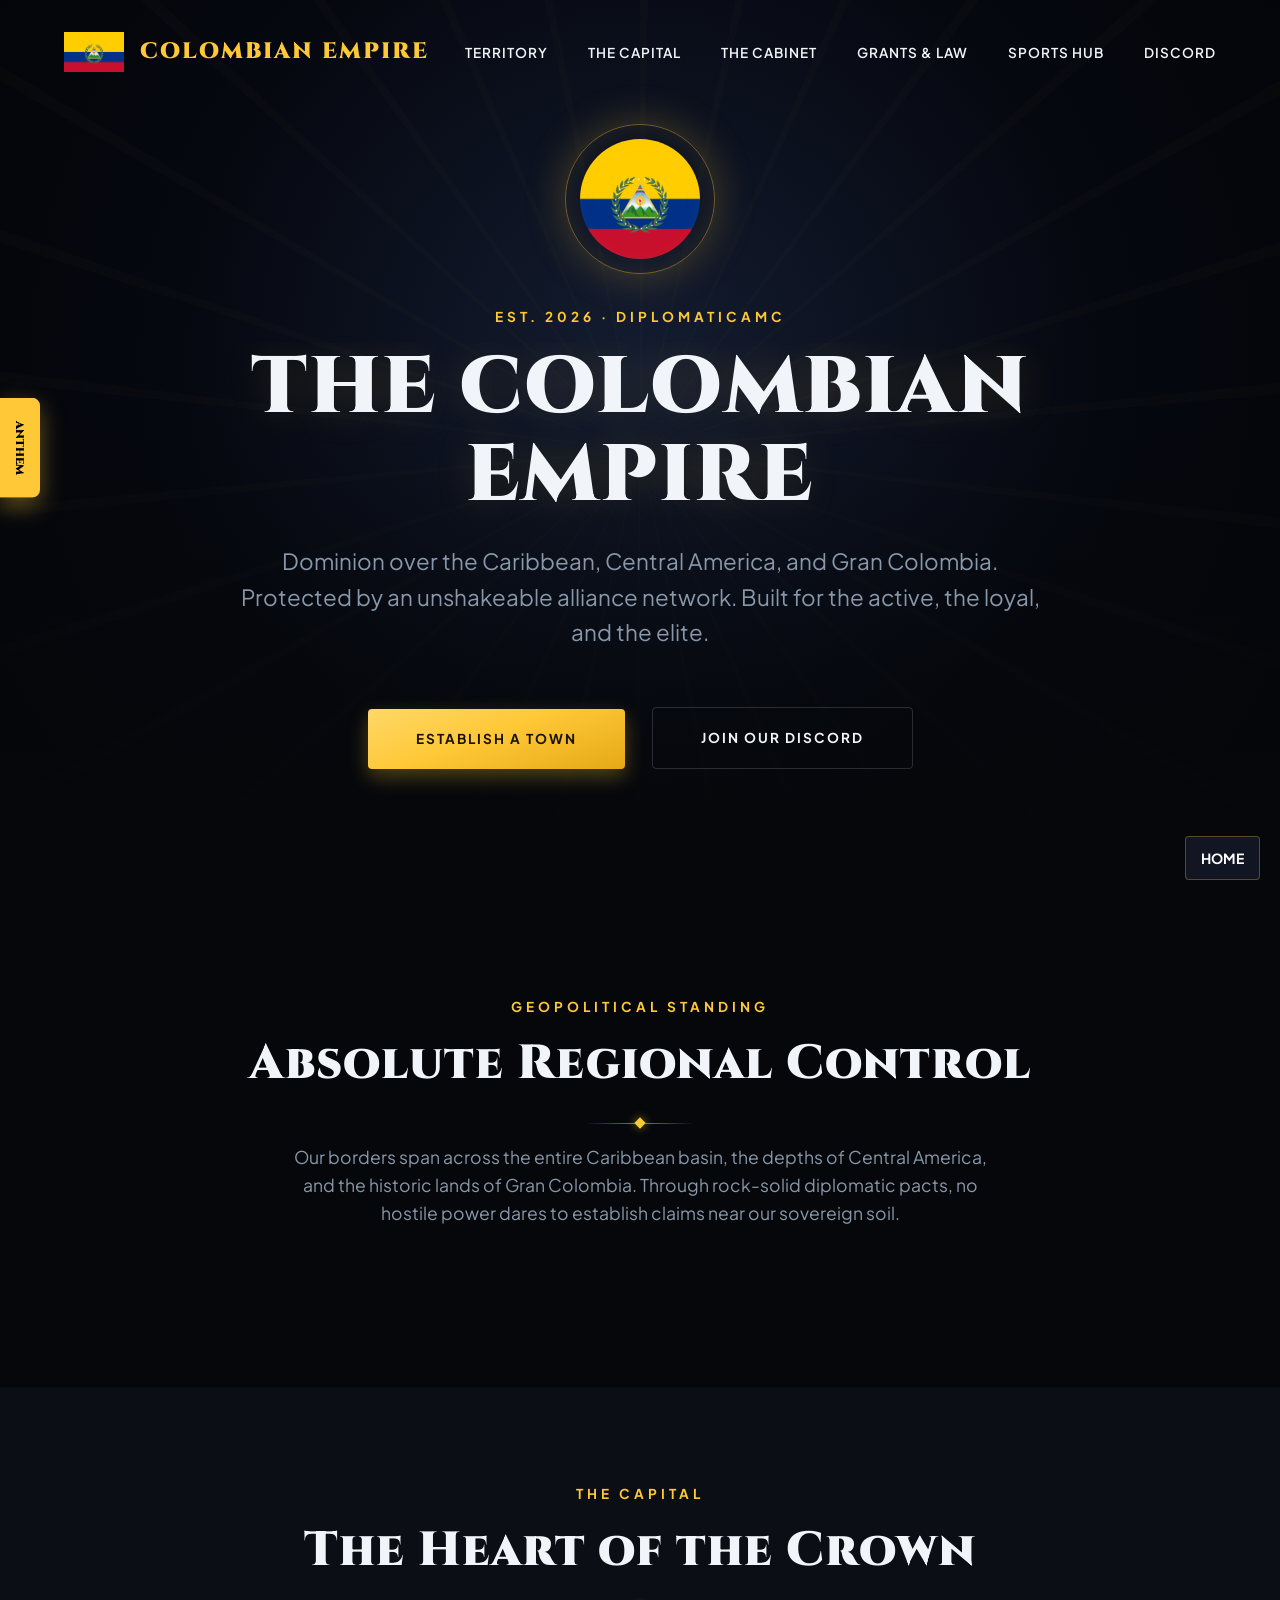
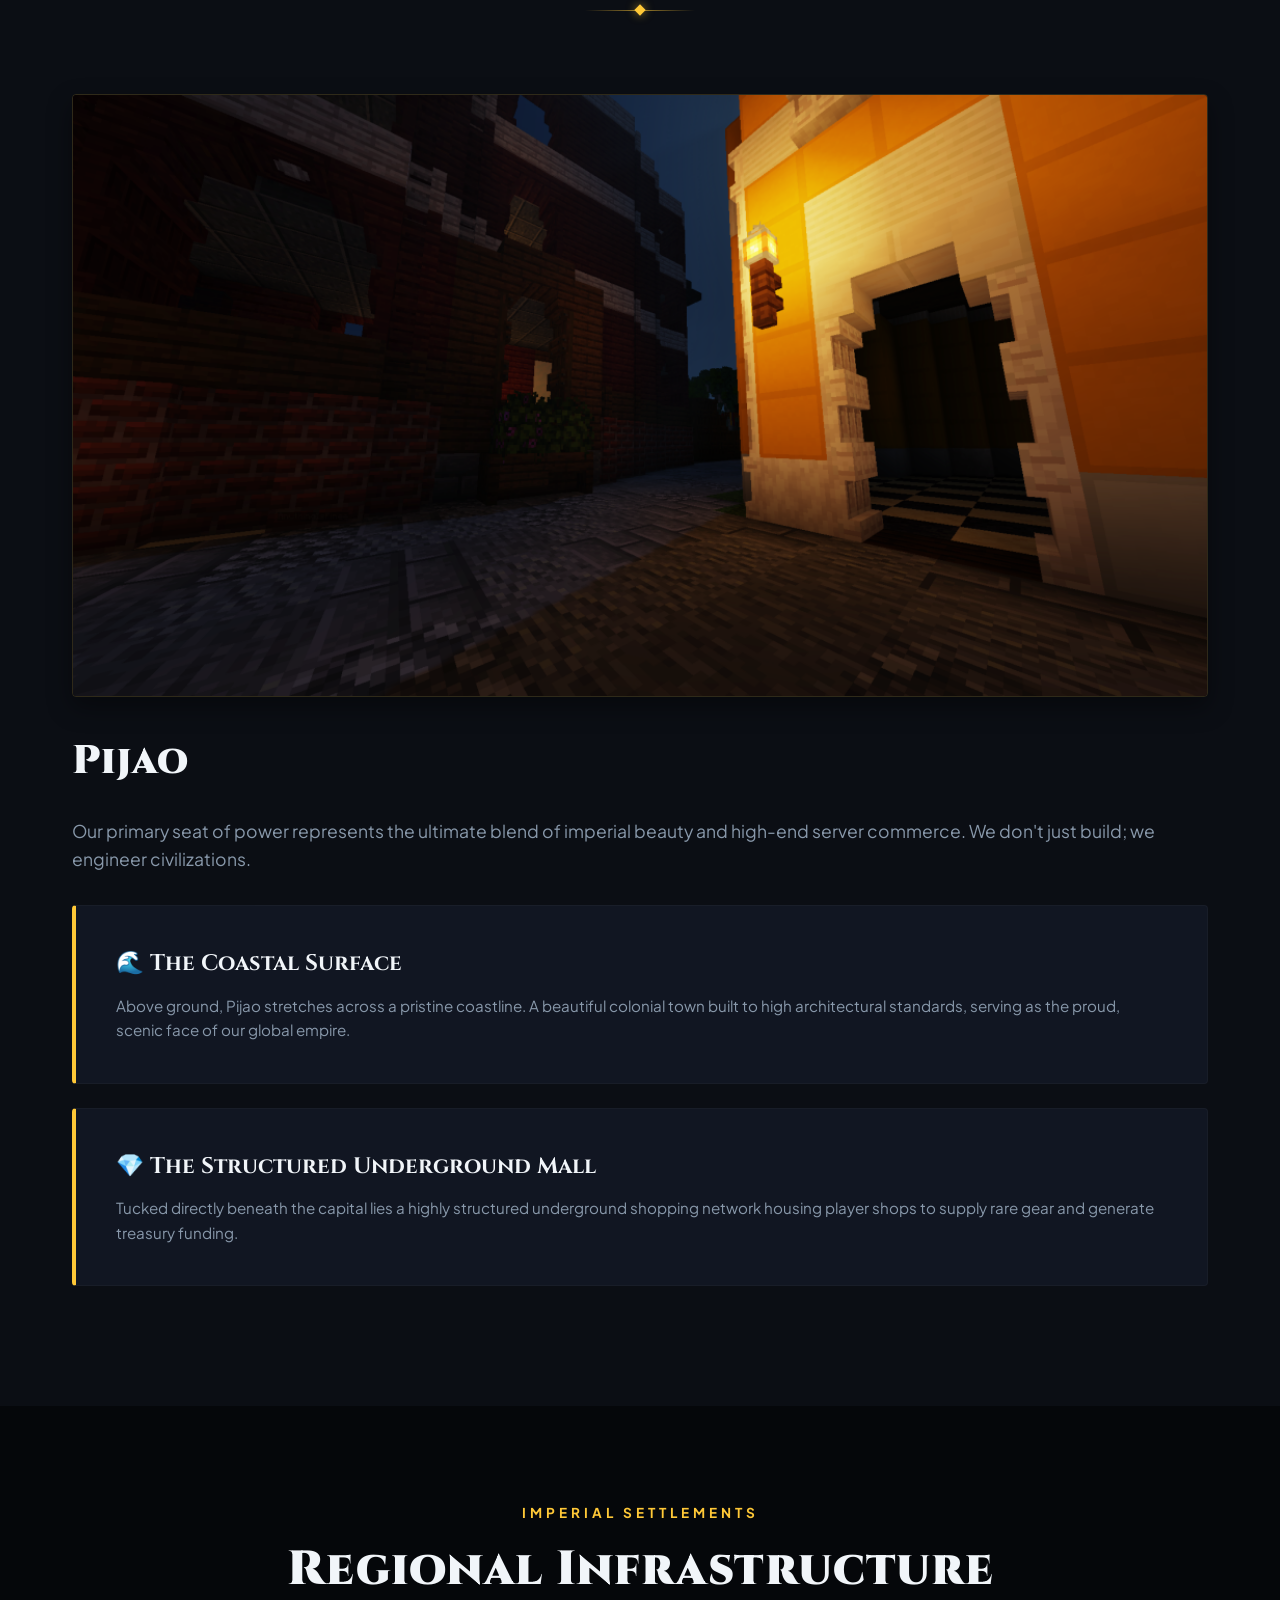
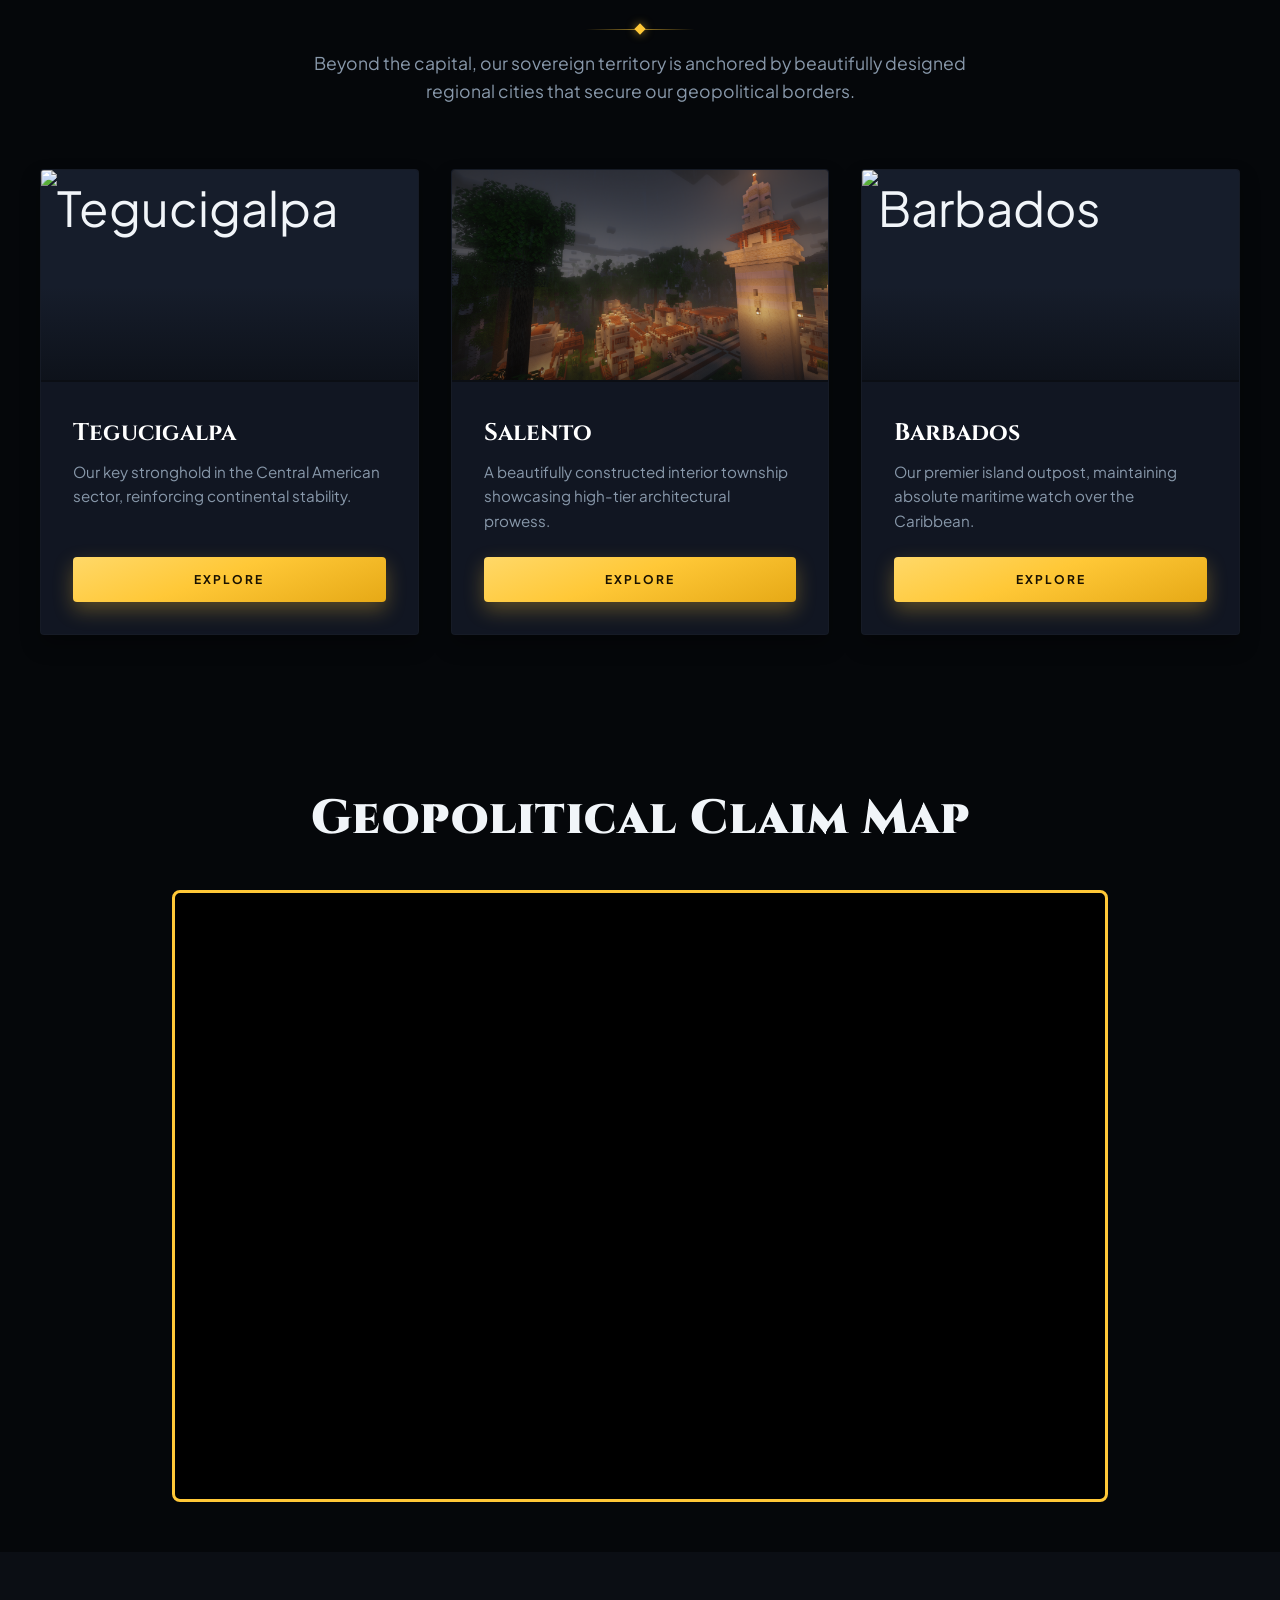
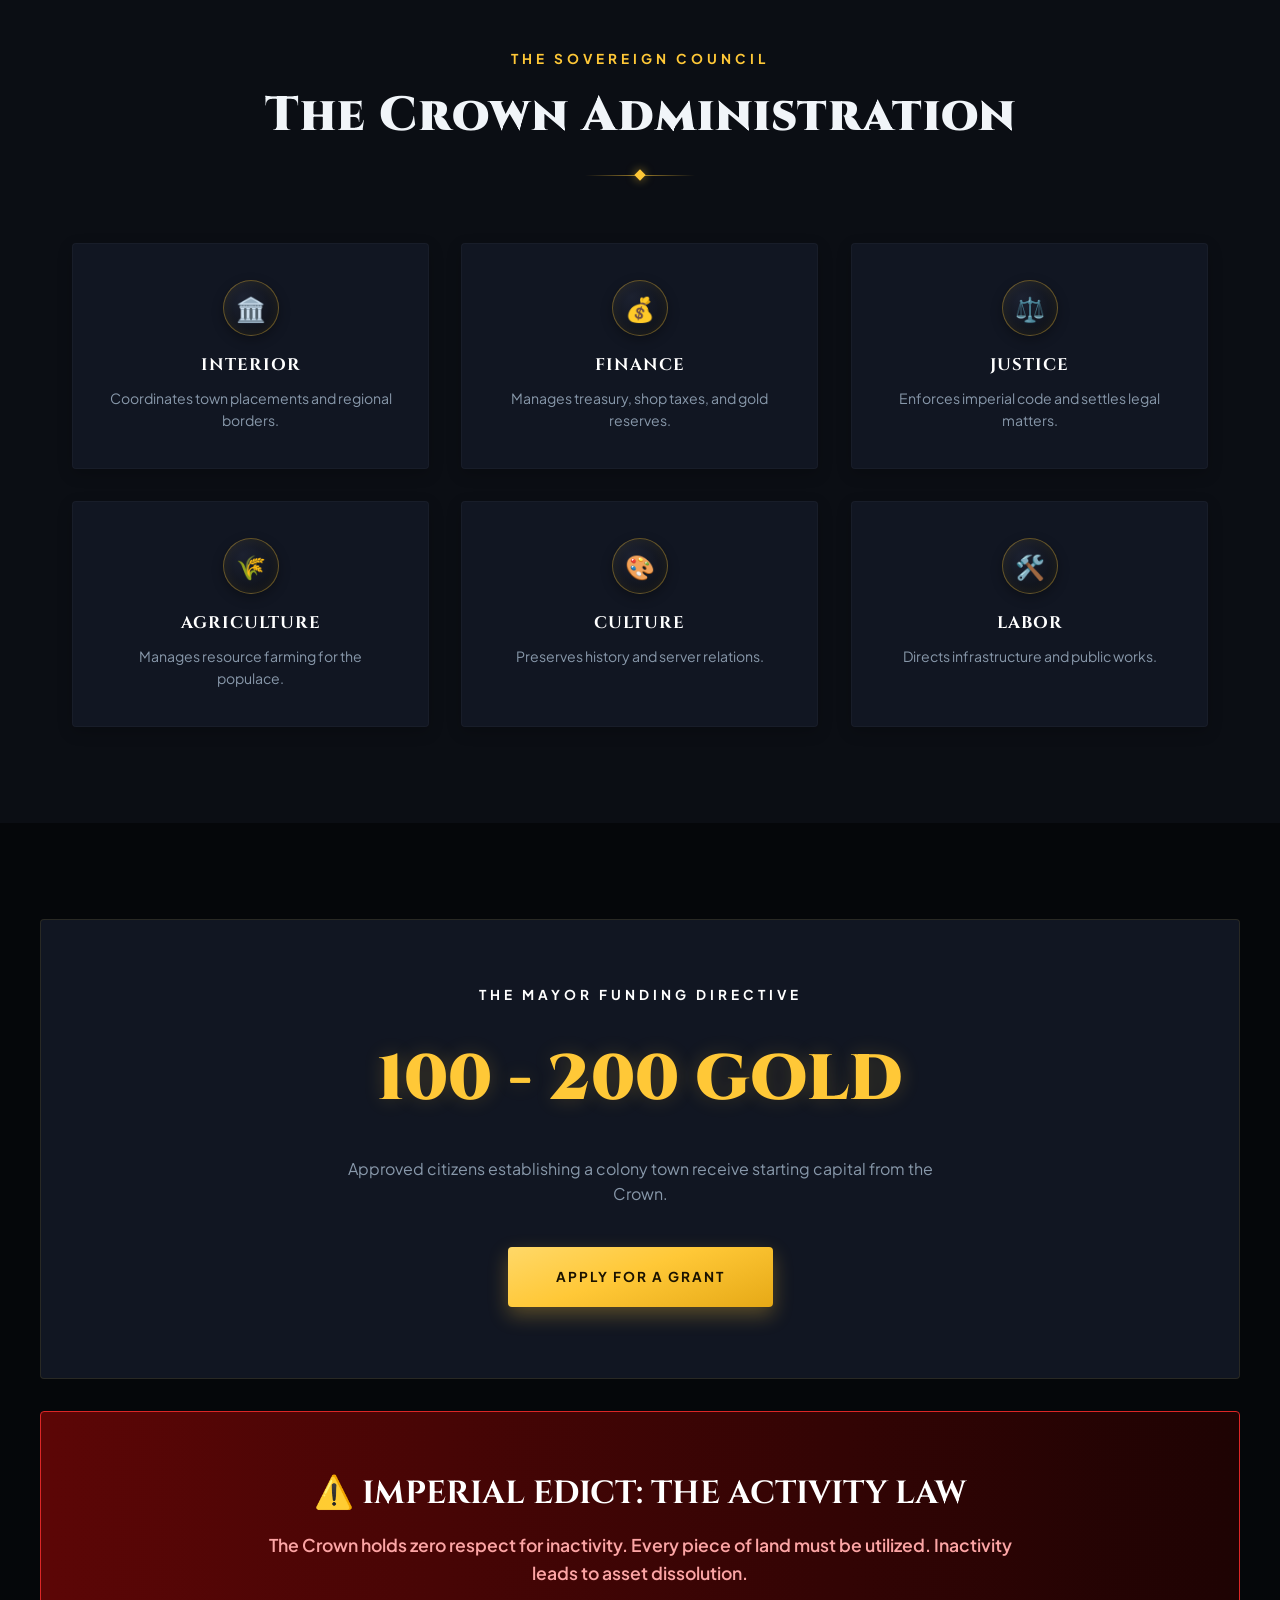
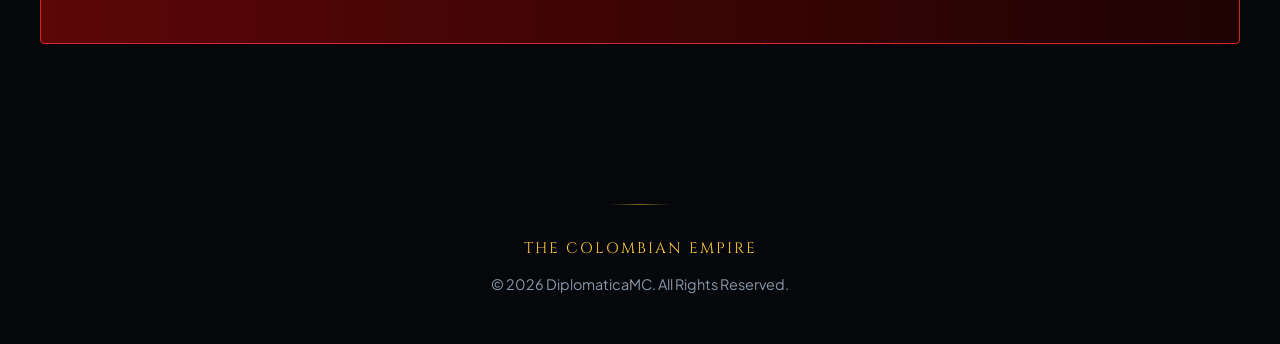
==== commit de590904: "Remove Crown Treasury section and Firebase config Removed the Crown Treasury section and related Fir" ====
--- a/index.html
+++ b/index.html
@@ -4,12 +4,256 @@
 <meta charset="UTF-8">
 <meta name="viewport" content="width=device-width, initial-scale=1.0">
 <title>The Colombian Empire | DiplomaticaMC</title>
-<link rel="icon" type="image/x-icon" href="Untitled design (3).png">
+<link rel="icon" type="image/x-icon" href="/Untitled design (3).png">
 <link rel="preconnect" href="https://fonts.googleapis.com">
 <link rel="preconnect" href="https://fonts.gstatic.com" crossorigin>
 <link href="https://fonts.googleapis.com/css2?family=Cinzel:wght@700;900&family=Plus+Jakarta+Sans:wght@400;600;700&display=swap" rel="stylesheet">
-<link rel="stylesheet" href="empire.css">
-<link rel="stylesheet" href="home.css">
+<style>
+/* ============================================
+   THE COLOMBIAN EMPIRE — Shared Design System
+   ============================================ */
+
+
+
+* { box-sizing: border-box; margin: 0; padding: 0; }
+html { scroll-behavior: smooth; }
+body {
+  background-color: #05070a;
+  color: #f1f5f9;
+  font-family: 'Plus Jakarta Sans', sans-serif;
+  line-height: 1.6;
+  background-image:
+    radial-gradient(circle at 15% 10%, rgba(255,200,55,0.05) 0%, transparent 35%),
+    radial-gradient(circle at 85% 30%, rgba(29,78,216,0.06) 0%, transparent 40%),
+    linear-gradient(rgba(255,255,255,0.015) 1px, transparent 1px),
+    linear-gradient(90deg, rgba(255,255,255,0.015) 1px, transparent 1px);
+  background-size: auto, auto, 44px 44px, 44px 44px;
+  background-attachment: fixed;
+}
+
+/* Ornamental divider under section headers — a wax-seal-style mark, CSS-only so it applies everywhere automatically */
+.center-header { position: relative; }
+.center-header .section-title { position: relative; padding-bottom: 1.5rem; }
+.center-header .section-title::after {
+  content: '';
+  position: absolute; bottom: 0; left: 50%; transform: translateX(-50%) rotate(45deg);
+  width: 8px; height: 8px; background: #ffc837; box-shadow: 0 0 10px rgba(255,200,55,0.6);
+}
+.center-header .section-title::before {
+  content: '';
+  position: absolute; bottom: 3px; left: 50%; transform: translateX(-50%);
+  width: 110px; height: 1px;
+  background: linear-gradient(90deg, transparent, rgba(255,200,55,0.55) 45%, rgba(255,200,55,0.55) 55%, transparent);
+}
+
+.container { max-width: 1200px; margin: 0 auto; padding: 0 2rem; }
+.section { padding: 6rem 0; animation: fadeInUp 0.8s ease-out forwards; }
+.bg-alt { background-color: #0b0e14; }
+
+@keyframes fadeInUp { from { opacity: 0; transform: translateY(30px); } to { opacity: 1; transform: translateY(0); } }
+@keyframes float { 0%, 100% { transform: translateY(0px); } 50% { transform: translateY(-8px); } }
+@keyframes glow-pulse {
+  0% { box-shadow: 0 8px 25px rgba(255, 200, 55, 0.4); }
+  50% { box-shadow: 0 12px 40px rgba(255, 200, 55, 0.8); }
+  100% { box-shadow: 0 8px 25px rgba(255, 200, 55, 0.4); }
+}
+
+/* ---------- Navbar ---------- */
+.navbar { display: flex; justify-content: space-between; align-items: center; padding: 2rem 4rem; position: relative; width: 100%; z-index: 10; }
+.navbar.solid { background-color: #0b0e14; border-bottom: 1px solid rgba(255,255,255,0.05); }
+.nav-brand { display: flex; align-items: center; gap: 1rem; text-decoration: none; }
+.nav-logo-img { height: 40px; width: auto; object-fit: contain; }
+.nav-logo { font-family: 'Cinzel', serif; font-weight: 900; font-size: 1.4rem; letter-spacing: 2px; color: #ffc837; }
+.nav-links { display: flex; list-style: none; gap: 2.5rem; }
+.nav-links a { color: #f1f5f9; text-decoration: none; font-size: 0.85rem; font-weight: 600; text-transform: uppercase; letter-spacing: 1px; transition: all 0.3s ease; position: relative; }
+.nav-links a::after { content: ''; position: absolute; bottom: -4px; left: 0; width: 0; height: 2px; background: #ffc837; transition: width 0.3s ease; }
+.nav-links a:hover { color: #ffc837; }
+.nav-links a:hover::after { width: 100%; }
+@media (max-width: 950px) { .navbar { padding: 1.5rem; } .nav-links { display: none; } }
+
+/* ---------- Buttons ---------- */
+.btn { display: inline-block; padding: 1.2rem 3rem; font-weight: 700; text-transform: uppercase; font-size: 0.85rem; letter-spacing: 2px; text-decoration: none; border-radius: 4px; transition: all 0.3s cubic-bezier(0.23, 1, 0.320, 1); cursor: pointer; border: none; position: relative; overflow: hidden; }
+.btn:hover { transform: translateY(-3px); }
+.btn-primary { background: linear-gradient(160deg, #ffd868 0%, #ffc837 45%, #e6a916 100%); color: #1a1200; box-shadow: 0 8px 20px rgba(255, 200, 55, 0.3); }
+.btn-primary:hover { box-shadow: 0 12px 32px rgba(255, 200, 55, 0.5); transform: translateY(-4px); }
+.btn-secondary { border: 1px solid rgba(255,255,255,0.15); color: #f1f5f9; margin-left: 1.5rem; transition: all 0.3s ease; }
+.btn-secondary:hover { background: rgba(255,255,255,0.05); border-color: #ffc837; color: #ffc837; }
+@media (max-width: 950px) { .btn-secondary { margin-left: 0; margin-top: 1rem; display: block; } }
+
+.back-link { color: #ffc837; text-decoration: none; font-weight: 700; text-transform: uppercase; letter-spacing: 2px; font-size: 0.85rem; display: inline-flex; align-items: center; gap: 0.5rem; transition: gap 0.3s ease; }
+.back-link:hover { gap: 0.9rem; }
+
+/* ---------- Section headers ---------- */
+.center-header { text-align: center; margin-bottom: 4rem; }
+.sub-title { color: #ffc837; text-transform: uppercase; letter-spacing: 4px; font-size: 0.85rem; font-weight: 700; display: block; margin-bottom: 0.5rem; }
+.section-title { font-family: 'Cinzel', serif; font-size: 3rem; font-weight: 900; margin-bottom: 1rem; letter-spacing: 1px; }
+.section-desc { color: #8898aa; max-width: 700px; margin: 0 auto; font-size: 1.1rem; }
+
+/* ---------- Cards ---------- */
+.grid { display: grid; gap: 2rem; }
+.grid-2 { grid-template-columns: repeat(2, 1fr); }
+.grid-3 { grid-template-columns: repeat(3, 1fr); }
+@media (max-width: 950px) { .grid-2, .grid-3 { grid-template-columns: 1fr; gap: 2rem; } }
+
+.pijao-card { background-color: #111622; border: 1px solid rgba(255,255,255,0.03); padding: 2.5rem; border-radius: 4px; border-left: 4px solid #ffc837; margin-bottom: 1.5rem; transition: all 0.3s ease; }
+.pijao-card:hover { background-color: #141a24; border-left-color: #ffd254; box-shadow: 0 8px 20px rgba(255, 200, 55, 0.1); }
+.pijao-card h3 { font-family: 'Cinzel', serif; font-size: 1.4rem; margin-bottom: 0.75rem; display: flex; align-items: center; gap: 0.75rem; }
+.pijao-card p { color: #8898aa; font-size: 0.95rem; }
+
+.gov-pill { background-color: #111622; padding: 2.25rem 2rem; border-radius: 4px; box-shadow: 0 5px 15px rgba(0,0,0,0.2); transition: box-shadow 0.3s ease, transform 0.3s ease; will-change: transform; text-align: center; position: relative; border: 1px solid rgba(255,255,255,0.03); }
+.gov-pill:hover { box-shadow: 0 10px 30px rgba(0,0,0,0.4), 0 0 24px rgba(255, 200, 55, 0.12); transform: translateY(-4px); }
+.gov-pill .medallion { width: 56px; height: 56px; margin: 0 auto 1rem; border-radius: 50%; display: flex; align-items: center; justify-content: center; font-size: 1.5rem; background: radial-gradient(circle at 35% 30%, #1c2130, #0b0e14); border: 1px solid rgba(255,200,55,0.35); box-shadow: inset 0 0 12px rgba(255,200,55,0.08), 0 4px 12px rgba(0,0,0,0.3); }
+.gov-pill h4 { font-family: 'Cinzel', serif; font-size: 1.05rem; margin-bottom: 0.5rem; color: #fff; letter-spacing: 1px; text-transform: uppercase; }
+.gov-pill p { color: #8898aa; font-size: 0.88rem; }
+
+/* ---------- Stat pills (used on town pages) ---------- */
+.stat-row { display: flex; flex-wrap: wrap; gap: 1rem; margin: 2rem 0; }
+.stat-pill { background-color: #111622; border: 1px solid rgba(255,200,55,0.15); border-radius: 4px; padding: 0.9rem 1.5rem; }
+.stat-pill .stat-label { display: block; font-size: 0.7rem; text-transform: uppercase; letter-spacing: 1.5px; color: #8898aa; margin-bottom: 0.25rem; }
+.stat-pill .stat-value { font-family: 'Cinzel', serif; font-weight: 700; color: #ffc837; font-size: 1.1rem; }
+
+/* ---------- Image gallery (town pages) ---------- */
+.gallery-box { border-radius: 4px; overflow: hidden; border: 1px solid rgba(255, 200, 55, 0.15); box-shadow: 0 10px 25px rgba(0,0,0,0.4); transition: all 0.4s ease; }
+.gallery-box:hover { border-color: rgba(255, 200, 55, 0.4); box-shadow: 0 20px 50px rgba(255, 200, 55, 0.15), 0 0 30px rgba(255, 200, 55, 0.1); }
+.gallery-box img { width: 100%; height: auto; display: block; }
+
+/* ---------- Footer ---------- */
+.footer { text-align: center; padding: 4rem 2rem 3rem; background-color: #05070a; position: relative; color: #8898aa; font-size: 0.9rem; }
+.footer::before { content: ''; display: block; width: 60px; height: 1px; background: linear-gradient(90deg, transparent, rgba(255,200,55,0.5), transparent); margin: 0 auto 2rem; }
+.footer .footer-brand { font-family: 'Cinzel', serif; color: #ffc837; letter-spacing: 2px; font-size: 0.95rem; margin-bottom: 0.75rem; text-transform: uppercase; }
+.home-btn { position: fixed; bottom: 20px; right: 20px; background-color: #111622; color: #fff; padding: 10px 15px; text-decoration: none; font-size: 14px; font-weight: bold; border: 1px solid rgba(255, 200, 55, 0.3); border-radius: 4px; z-index: 1000; transition: all 0.3s ease; }
+.home-btn:hover { border-color: #ffc837; color: #ffc837; box-shadow: 0 4px 12px rgba(255, 200, 55, 0.2); }
+
+/* ---------- Music sidebar ---------- */
+.music-sidebar-left { position: fixed; left: 0; top: 50%; transform: translateY(-50%); z-index: 2000; }
+.music-btn { width: 40px; height: 100px; background: #ffc837; color: #000; border: 2px solid #ffc837; border-left: none; border-radius: 0 8px 8px 0; font-family: 'Cinzel', serif; font-weight: 900; cursor: pointer; writing-mode: vertical-rl; box-shadow: 0 8px 25px rgba(255, 200, 55, 0.4); transition: all 0.3s cubic-bezier(0.23, 1, 0.320, 1); font-size: 0.7rem; text-orientation: mixed; }
+.music-btn:hover { animation: glow-pulse 1.5s infinite; background: #fff; box-shadow: 0 12px 35px rgba(255, 200, 55, 0.6); }
+#hidden-audio { display: none; }
+
+/* Homepage-only layout — hero, capital showcase, town cards, law banner, map */
+
+.navbar.transparent { position: absolute; }
+
+.hero { height: 100vh; display: flex; align-items: center; justify-content: center; position: relative; text-align: center; background: radial-gradient(circle at 50% 40%, #131c30 0%, #060810 55%, #030407 100%); background-attachment: fixed; overflow: hidden; }
+.hero::before { content: ''; position: absolute; inset: 0; background: repeating-conic-gradient(from 0deg, rgba(255,200,55,0.025) 0deg 1deg, transparent 1deg 12deg); animation: rotate-rays 90s linear infinite; opacity: 0.6; }
+@keyframes rotate-rays { to { transform: rotate(360deg); } }
+.hero-overlay { position: absolute; top: 0; left: 0; right: 0; bottom: 0; background: linear-gradient(to bottom, transparent 45%, #05070a); }
+
+/* Rising embers — signature ambient detail */
+.embers { position: absolute; inset: 0; overflow: hidden; pointer-events: none; z-index: 1; }
+.embers span { position: absolute; bottom: -20px; width: 3px; height: 3px; border-radius: 50%; background: #ffc837; box-shadow: 0 0 6px 1px rgba(255,200,55,0.8); opacity: 0; animation: ember-rise linear infinite; }
+.embers span:nth-child(1) { left: 8%; width: 2px; height: 2px; animation-duration: 11s; animation-delay: 0.5s; }
+.embers span:nth-child(2) { left: 18%; animation-duration: 14s; animation-delay: 3s; }
+.embers span:nth-child(3) { left: 27%; width: 2px; height: 2px; animation-duration: 9s; animation-delay: 1.5s; }
+.embers span:nth-child(4) { left: 39%; animation-duration: 16s; animation-delay: 6s; }
+.embers span:nth-child(5) { left: 52%; width: 2px; height: 2px; animation-duration: 12s; animation-delay: 2s; }
+.embers span:nth-child(6) { left: 64%; animation-duration: 15s; animation-delay: 4.5s; }
+.embers span:nth-child(7) { left: 74%; width: 2px; height: 2px; animation-duration: 10s; animation-delay: 0s; }
+.embers span:nth-child(8) { left: 83%; animation-duration: 13s; animation-delay: 5.5s; }
+.embers span:nth-child(9) { left: 92%; width: 2px; height: 2px; animation-duration: 17s; animation-delay: 2.5s; }
+.embers span:nth-child(10) { left: 46%; animation-duration: 18s; animation-delay: 7.5s; }
+@keyframes ember-rise {
+  0% { transform: translateY(0) translateX(0); opacity: 0; }
+  8% { opacity: 0.9; }
+  50% { transform: translateY(-48vh) translateX(12px); }
+  92% { opacity: 0.3; }
+  100% { transform: translateY(-92vh) translateX(-8px); opacity: 0; }
+}
+
+.hero-content { position: relative; z-index: 2; max-width: 950px; padding: 0 2rem; display: flex; flex-direction: column; align-items: center; }
+
+/* Impact flash at the moment the seal lands */
+.hero::after { content: ''; position: absolute; inset: 0; background: radial-gradient(circle at 50% 38%, rgba(255,220,140,0.5), transparent 45%); opacity: 0; animation: impact-flash 0.5s ease-out 0.78s forwards; pointer-events: none; z-index: 1; }
+@keyframes impact-flash { 0% { opacity: 0; } 15% { opacity: 1; } 100% { opacity: 0; } }
+
+/* The crest drops and stamps down like a wax seal, with a small settling bounce */
+.hero-flag-frame { position: relative; width: 150px; height: 150px; margin-bottom: 2rem; display: flex; align-items: center; justify-content: center; opacity: 0; animation: stamp-drop 0.95s cubic-bezier(0.34, 1.15, 0.64, 1) 0.1s forwards; }
+@keyframes stamp-drop {
+  0%   { opacity: 0; transform: translateY(-160px) scale(1.5) rotate(-10deg); }
+  55%  { opacity: 1; transform: translateY(0) scale(0.92) rotate(2deg); }
+  72%  { transform: translateY(5px) scale(1.06) rotate(-1deg); }
+  86%  { transform: translateY(-2px) scale(0.99) rotate(0.5deg); }
+  100% { opacity: 1; transform: translateY(0) scale(1) rotate(0deg); }
+}
+.hero-flag-frame::before { content: ''; position: absolute; inset: 0; border-radius: 50%; border: 1px solid rgba(255,200,55,0.4); box-shadow: 0 0 40px rgba(255,200,55,0.25), inset 0 0 30px rgba(255,200,55,0.1); opacity: 0; animation: glow-pulse 3s ease-in-out 0.95s infinite, ring-fade-in 0.3s ease-out 0.95s forwards; }
+@keyframes ring-fade-in { to { opacity: 1; } }
+
+/* Shockwave ring expanding outward on impact */
+.hero-flag-frame .shockwave { position: absolute; inset: 0; margin: auto; width: 100%; height: 100%; border-radius: 50%; border: 1px solid rgba(255,200,55,0.7); opacity: 0; animation: shockwave 0.7s ease-out 0.62s forwards; pointer-events: none; }
+@keyframes shockwave { 0% { opacity: 0.8; transform: scale(0.5); } 100% { opacity: 0; transform: scale(2.4); } }
+
+/* Spark burst radiating from the impact point */
+.impact-sparks { position: absolute; inset: 0; pointer-events: none; }
+.impact-sparks span { position: absolute; top: 50%; left: 50%; width: 3px; height: 3px; border-radius: 50%; background: #ffc837; box-shadow: 0 0 6px 1px rgba(255,200,55,0.9); opacity: 0; animation: spark-burst 0.65s ease-out 0.62s forwards; }
+.impact-sparks span:nth-child(1) { animation-name: spark-burst-1; }
+.impact-sparks span:nth-child(2) { animation-name: spark-burst-2; }
+.impact-sparks span:nth-child(3) { animation-name: spark-burst-3; }
+.impact-sparks span:nth-child(4) { animation-name: spark-burst-4; }
+.impact-sparks span:nth-child(5) { animation-name: spark-burst-5; }
+.impact-sparks span:nth-child(6) { animation-name: spark-burst-6; }
+@keyframes spark-burst-1 { 0% { opacity: 1; transform: translate(0,0); } 100% { opacity: 0; transform: translate(-70px, -30px); } }
+@keyframes spark-burst-2 { 0% { opacity: 1; transform: translate(0,0); } 100% { opacity: 0; transform: translate(-40px, 55px); } }
+@keyframes spark-burst-3 { 0% { opacity: 1; transform: translate(0,0); } 100% { opacity: 0; transform: translate(60px, -45px); } }
+@keyframes spark-burst-4 { 0% { opacity: 1; transform: translate(0,0); } 100% { opacity: 0; transform: translate(75px, 25px); } }
+@keyframes spark-burst-5 { 0% { opacity: 1; transform: translate(0,0); } 100% { opacity: 0; transform: translate(-15px, -75px); } }
+@keyframes spark-burst-6 { 0% { opacity: 1; transform: translate(0,0); } 100% { opacity: 0; transform: translate(20px, 75px); } }
+
+.hero-flag {
+    height: 120px;
+    width: 120px;       /* Set width equal to height */
+    object-fit: cover;  /* Crops the image to fill the space */
+    border-radius: 50%; /* Turns the box into a circle */
+    border: 2px solid var(--imperial-gold); /* Optional: Adds a gold ring around it */
+}
+
+.hero .sub-title { display: block; margin-bottom: 1rem; opacity: 0; animation: hero-reveal 0.7s ease-out 0.95s forwards; }
+
+/* Headline wipes in left-to-right, like being engraved into a plaque */
+.hero h1 { font-family: 'Cinzel', serif; font-size: 5rem; font-weight: 900; line-height: 1.1; margin-bottom: 1.5rem; letter-spacing: 6px; text-shadow: 0 0 40px rgba(255,200,55,0.15); clip-path: inset(0 100% 0 0); opacity: 0; animation: title-wipe 1s cubic-bezier(0.65, 0, 0.35, 1) 1.05s forwards; }
+@keyframes title-wipe {
+  0%   { clip-path: inset(0 100% 0 0); opacity: 1; letter-spacing: 6px; }
+  100% { clip-path: inset(0 0% 0 0); opacity: 1; letter-spacing: 2px; }
+}
+
+.hero p { font-size: 1.4rem; color: #8898aa; margin-bottom: 3.5rem; max-width: 800px; opacity: 0; animation: hero-reveal 0.8s ease-out 1.7s forwards; }
+.hero-buttons { opacity: 0; animation: hero-reveal 0.8s ease-out 1.9s forwards; }
+@keyframes hero-reveal { from { opacity: 0; transform: translateY(18px); } to { opacity: 1; transform: translateY(0); } }
+
+@media (max-width: 950px) { .hero h1 { font-size: 3.2rem; } }
+
+.pijao-showcase { display: grid; grid-template-columns: 1fr 1fr; gap: 4rem; align-items: center; }
+.pijao-img-box { border-radius: 4px; overflow: hidden; border: 1px solid rgba(255, 200, 55, 0.15); box-shadow: 0 10px 25px rgba(0,0,0,0.4); transition: all 0.4s ease; }
+.pijao-img-box:hover { border-color: rgba(255, 200, 55, 0.4); box-shadow: 0 20px 50px rgba(255, 200, 55, 0.15), 0 0 30px rgba(255, 200, 55, 0.1); }
+.pijao-img-box img { width: 100%; height: auto; display: block; }
+@media (max-width: 950px) { .pijao-showcase { grid-template-columns: 1fr; gap: 2rem; } }
+
+.town-card { background-color: #111622; border: 1px solid rgba(255,255,255,0.02); border-radius: 4px; overflow: hidden; display: flex; flex-direction: column; height: 100%; box-shadow: 0 10px 20px rgba(0,0,0,0.3); transition: box-shadow 0.4s ease, border-color 0.4s ease, transform 0.4s ease; }
+.town-card:hover { box-shadow: 0 25px 40px rgba(0,0,0,0.5), 0 0 30px rgba(255, 200, 55, 0.15); border-color: rgba(255,200,55,0.3); transform: translateY(-6px); }
+.town-img-box { width: 100%; aspect-ratio: 16/9; background-color: #161d2b; display: flex; align-items: center; justify-content: center; font-size: 3rem; border-bottom: 2px solid #0b0e14; position: relative; overflow: hidden; }
+.town-img-box::after { content: ''; position: absolute; inset: 0; background: linear-gradient(to top, rgba(5,7,10,0.5) 0%, transparent 45%); pointer-events: none; }
+.town-img-box img { transition: transform 0.6s ease; }
+.town-card:hover .town-img-box img { transform: scale(1.06); }
+.town-info { padding: 2rem; flex-grow: 1; display: flex; flex-direction: column; }
+.town-info h3 { font-family: 'Cinzel', serif; font-size: 1.5rem; margin-bottom: 0.5rem; color: #fff; }
+.town-info p { color: #8898aa; font-size: 0.95rem; margin-bottom: 1.5rem; flex-grow: 1; }
+
+.law-banner { background: linear-gradient(90deg, #5c0606 0%, #1e0303 100%); border: 1px solid #dc2626; border-radius: 4px; padding: 3.5rem; text-align: center; margin-top: 2rem; transition: all 0.3s ease; }
+.law-banner:hover { box-shadow: 0 10px 30px rgba(220, 38, 38, 0.2); }
+.law-banner h3 { font-family: 'Cinzel', serif; font-size: 2rem; color: #fff; margin-bottom: 0.75rem; }
+.law-banner p { color: #fca5a5; max-width: 750px; margin: 0 auto; font-size: 1.1rem; font-weight: 600; }
+
+.grant-section { text-align: center; background-color: #111622; border: 1px solid rgba(255, 200, 55, 0.1); padding: 4rem; border-radius: 4px; position: relative; overflow: hidden; transition: all 0.3s ease; }
+.grant-section:hover { border-color: rgba(255, 200, 55, 0.3); box-shadow: 0 10px 30px rgba(255, 200, 55, 0.1); }
+.gold-amount { font-family: 'Cinzel', serif; font-size: 4rem; color: #ffc837; font-weight: 900; margin: 1.5rem 0; display: block; text-shadow: 0 0 20px rgba(255,200,55,0.2); }
+
+.map-box { border: 3px solid #ffc837; border-radius: 8px; overflow: hidden; background: #000; animation: pulse-border 4s infinite ease-in-out; }
+@keyframes pulse-border {
+  0% { box-shadow: 0 0 15px 2px rgba(255, 200, 55, 0.4); border-color: rgba(255, 200, 55, 0.6); }
+  50% { box-shadow: 0 0 40px 12px rgba(255, 200, 55, 0.7); border-color: rgba(255, 200, 55, 1); }
+  100% { box-shadow: 0 0 15px 2px rgba(255, 200, 55, 0.4); border-color: rgba(255, 200, 55, 0.6); }
+}
+
+</style>
 </head>
 <body>
 
@@ -78,7 +322,7 @@
     </div>
     <div style="margin-top: 2rem;">
       <h2 class="section-title" style="font-size: 2.5rem; margin-bottom: 1.5rem;">Pijao</h2>
-      <p style="color: var(--text-muted); margin-bottom: 2rem; font-size: 1.1rem;">Our primary seat of power represents the ultimate blend of imperial beauty and high-end server commerce. We don't just build; we engineer civilizations.</p>
+      <p style="color: #8898aa; margin-bottom: 2rem; font-size: 1.1rem;">Our primary seat of power represents the ultimate blend of imperial beauty and high-end server commerce. We don't just build; we engineer civilizations.</p>
       <div class="pijao-card">
         <h3>🌊 The Coastal Surface</h3>
         <p>Above ground, Pijao stretches across a pristine coastline. A beautiful colonial town built to high architectural standards, serving as the proud, scenic face of our global empire.</p>
@@ -125,7 +369,7 @@
   </div>
 </section>
 
-<section id="map" style="padding: 50px 20px; background: var(--bg-main);">
+<section id="map" style="padding: 50px 20px; background: #05070a;">
   <div class="container" style="max-width: 1000px; margin: 0 auto;">
     <h2 class="section-title" style="text-align: center; margin-bottom: 2rem;">Geopolitical Claim Map</h2>
     <div class="map-box">
@@ -155,7 +399,7 @@
   <div class="grant-section">
     <span class="sub-title" style="color: #fff;">The Mayor Funding Directive</span>
     <span class="gold-amount">100 - 200 GOLD</span>
-    <p style="color: var(--text-muted); max-width: 600px; margin: 0 auto 2.5rem;">Approved citizens establishing a colony town receive starting capital from the Crown.</p>
+    <p style="color: #8898aa; max-width: 600px; margin: 0 auto 2.5rem;">Approved citizens establishing a colony town receive starting capital from the Crown.</p>
     <a href="https://discord.gg/YUyHgnpXwj" class="btn btn-primary" target="_blank">Apply For a Grant</a>
   </div>
   <div class="law-banner">
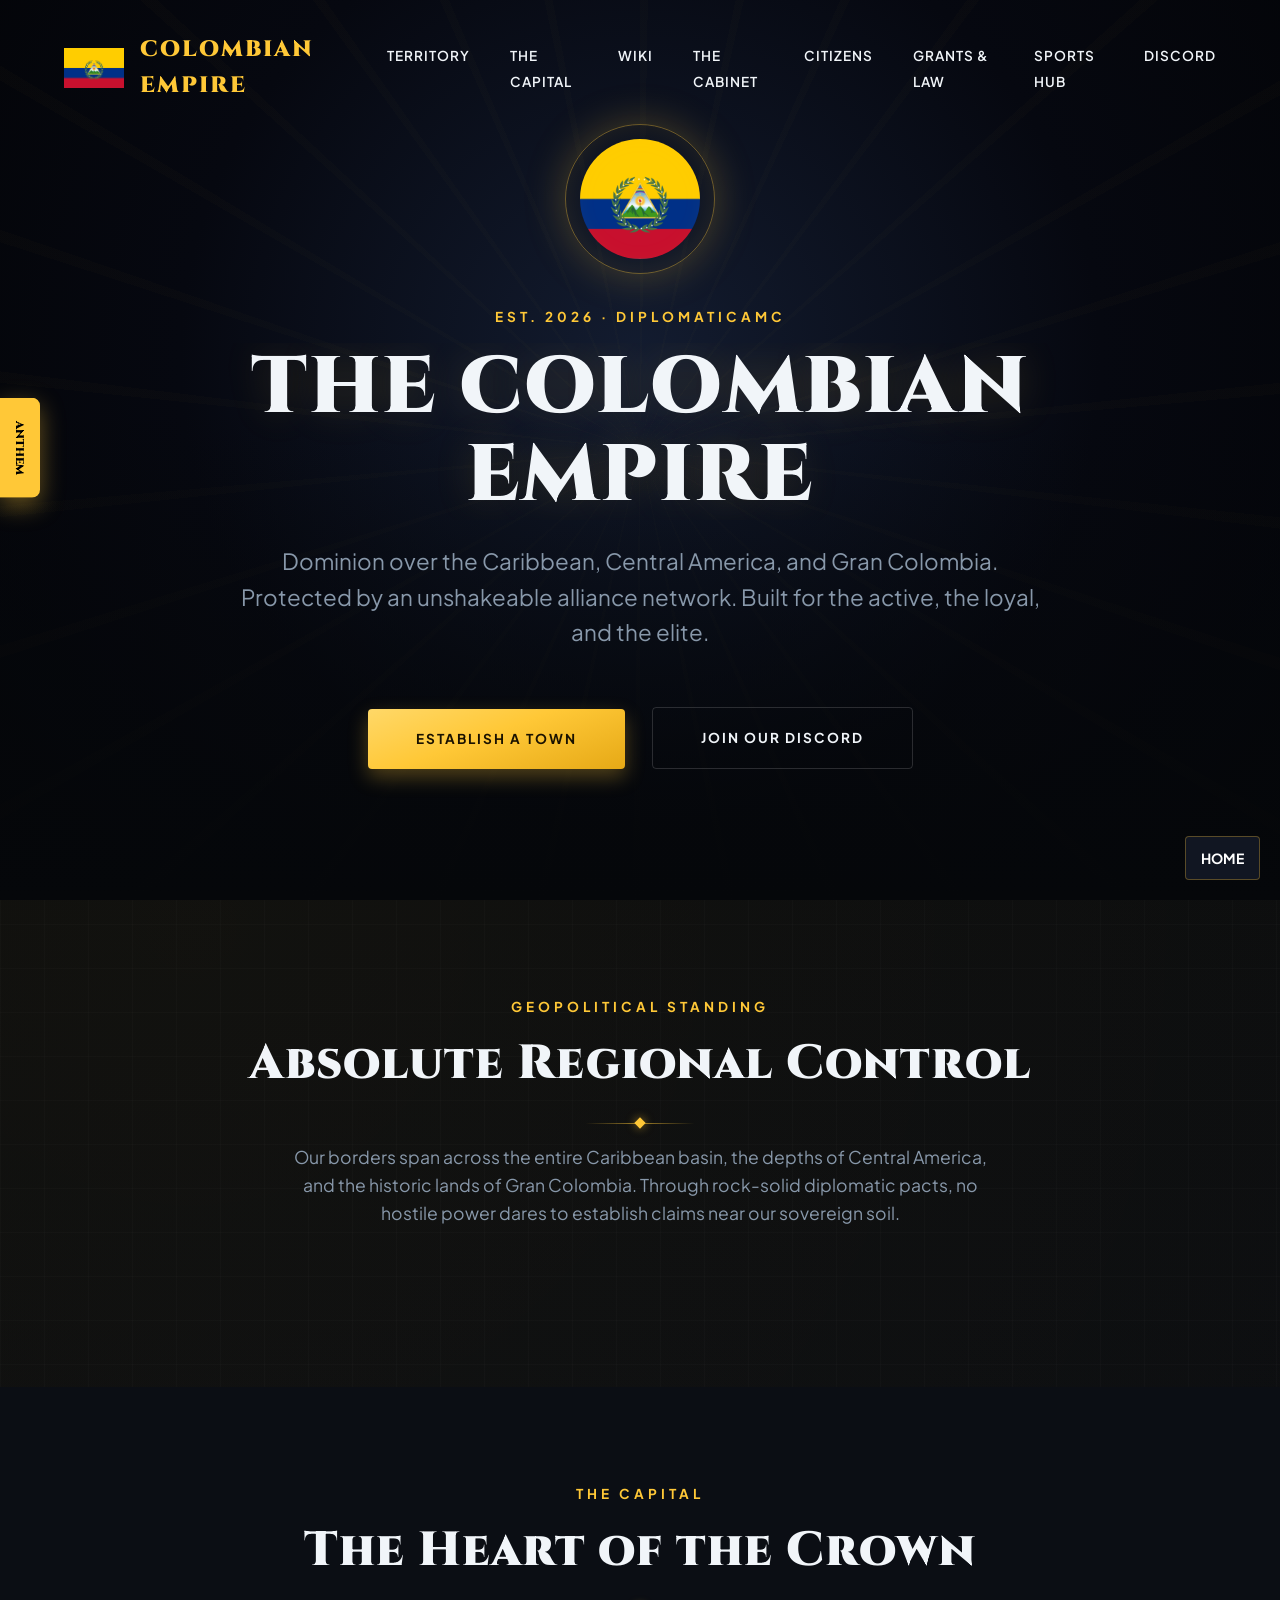
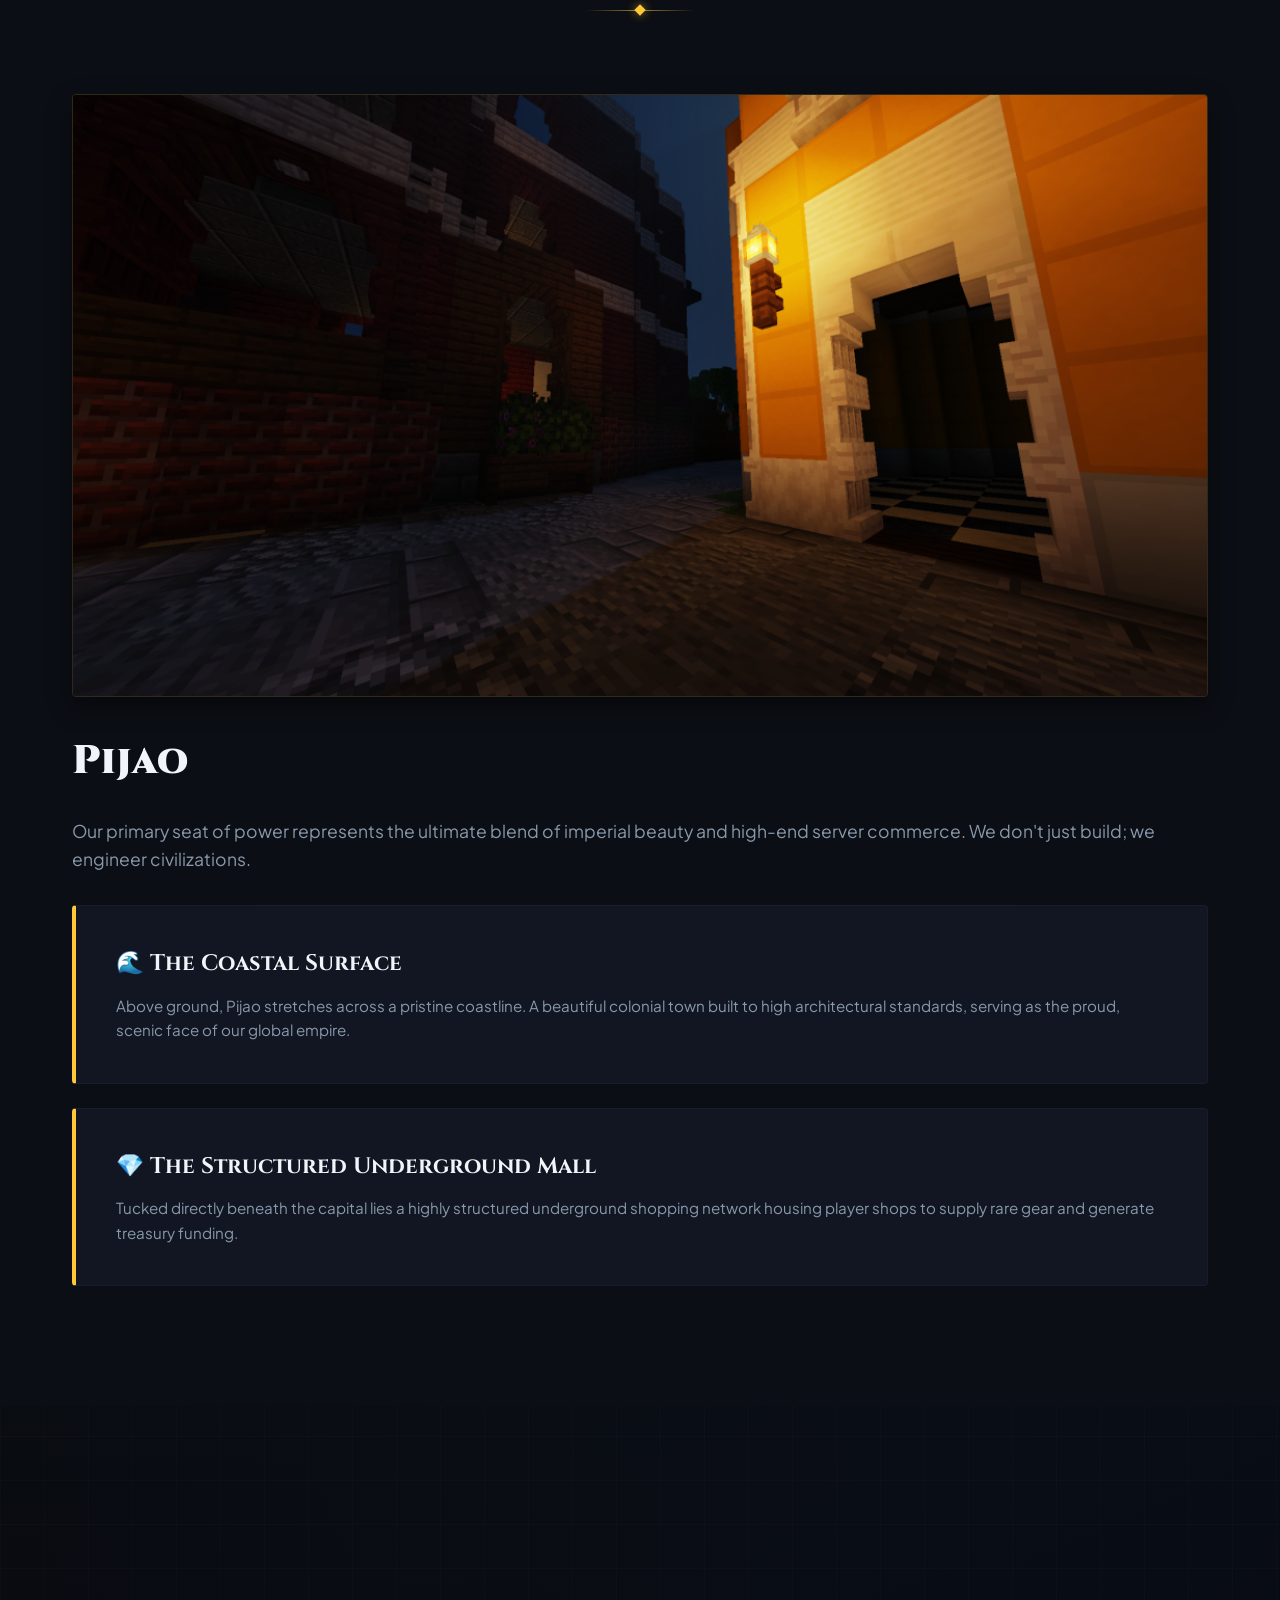
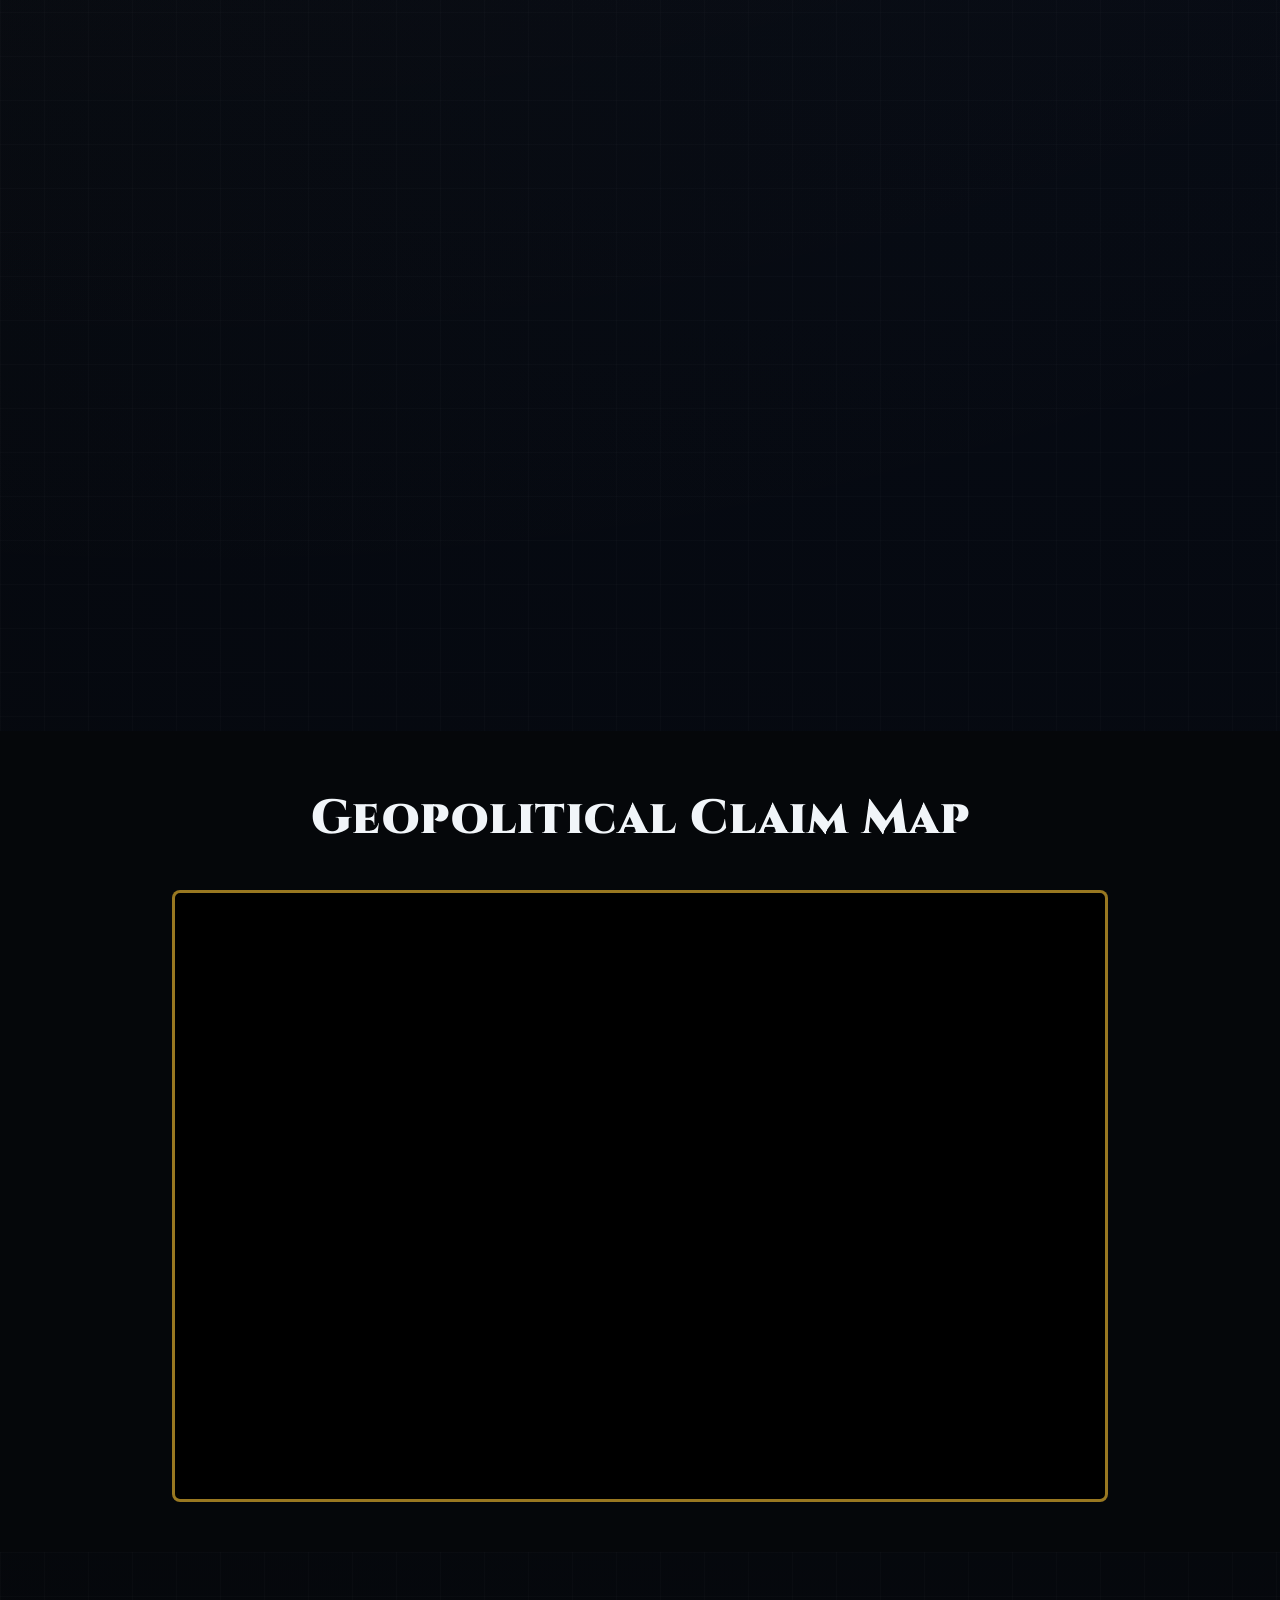
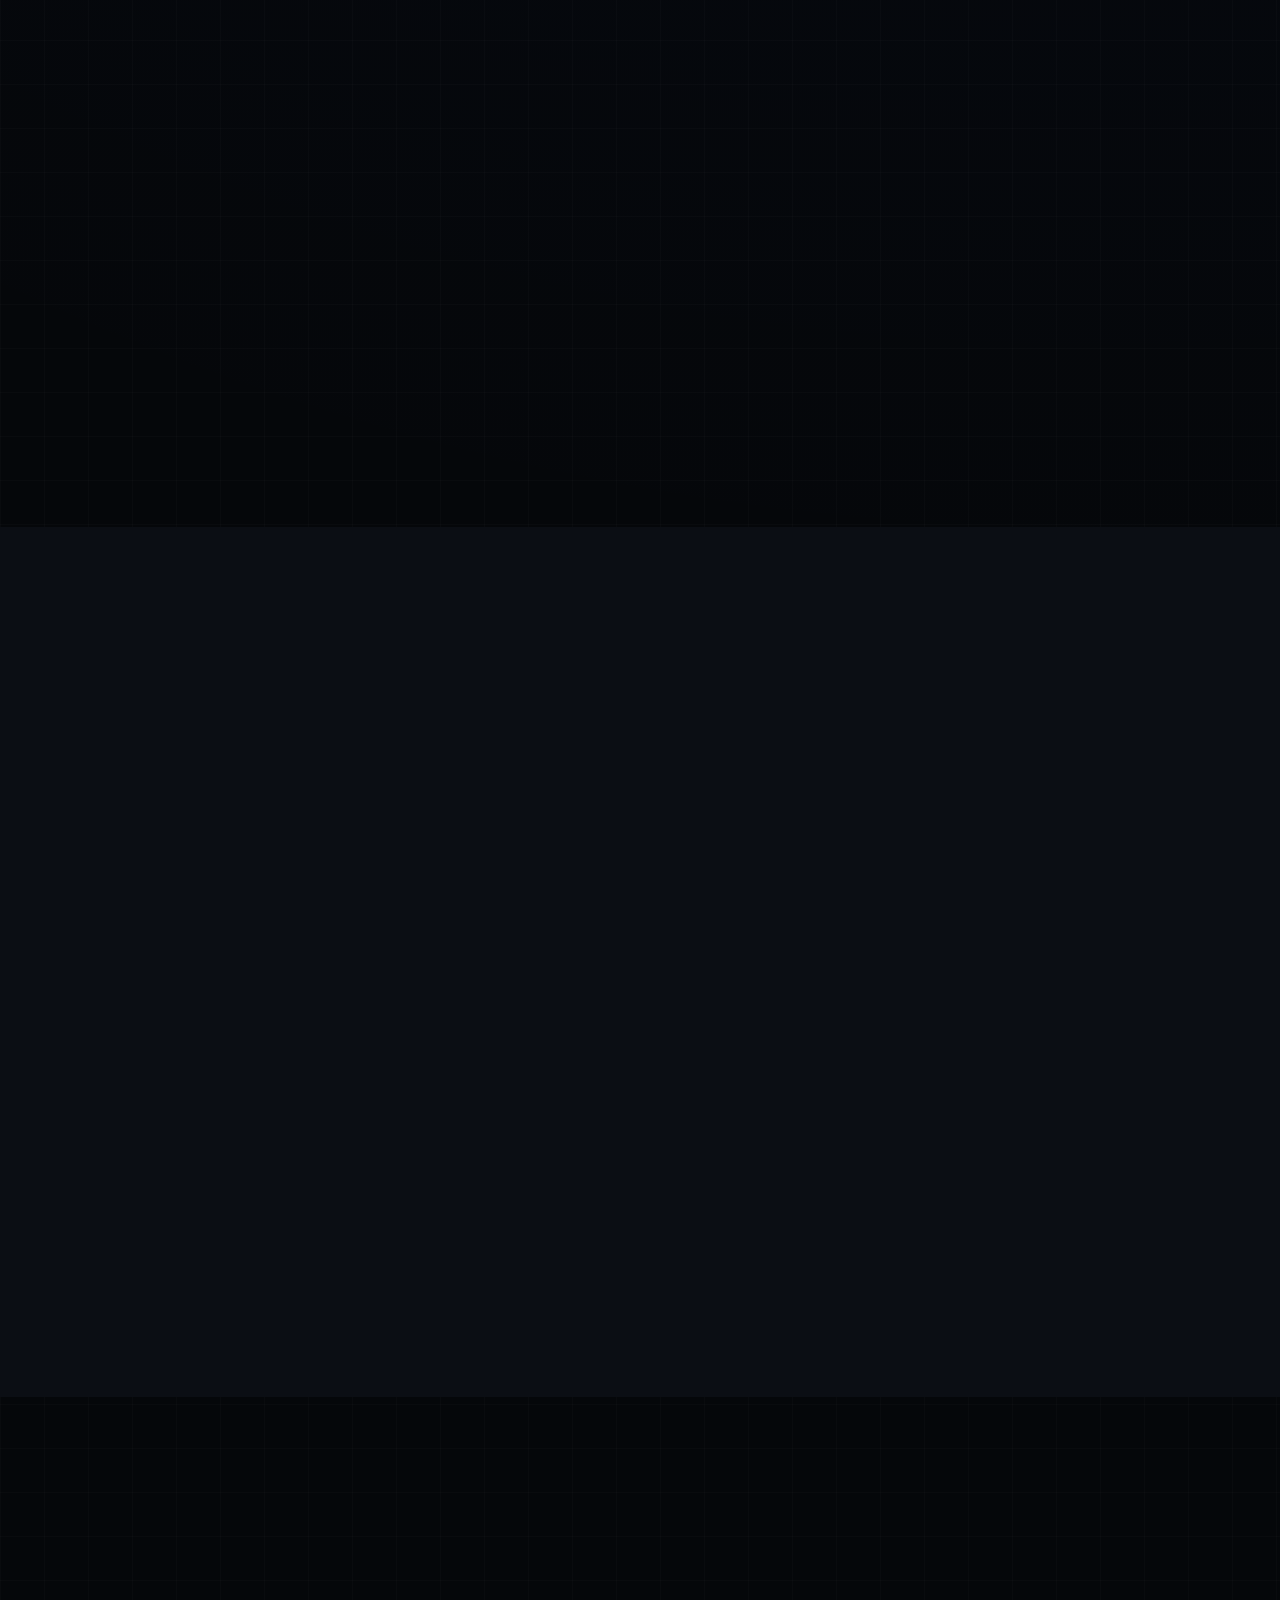
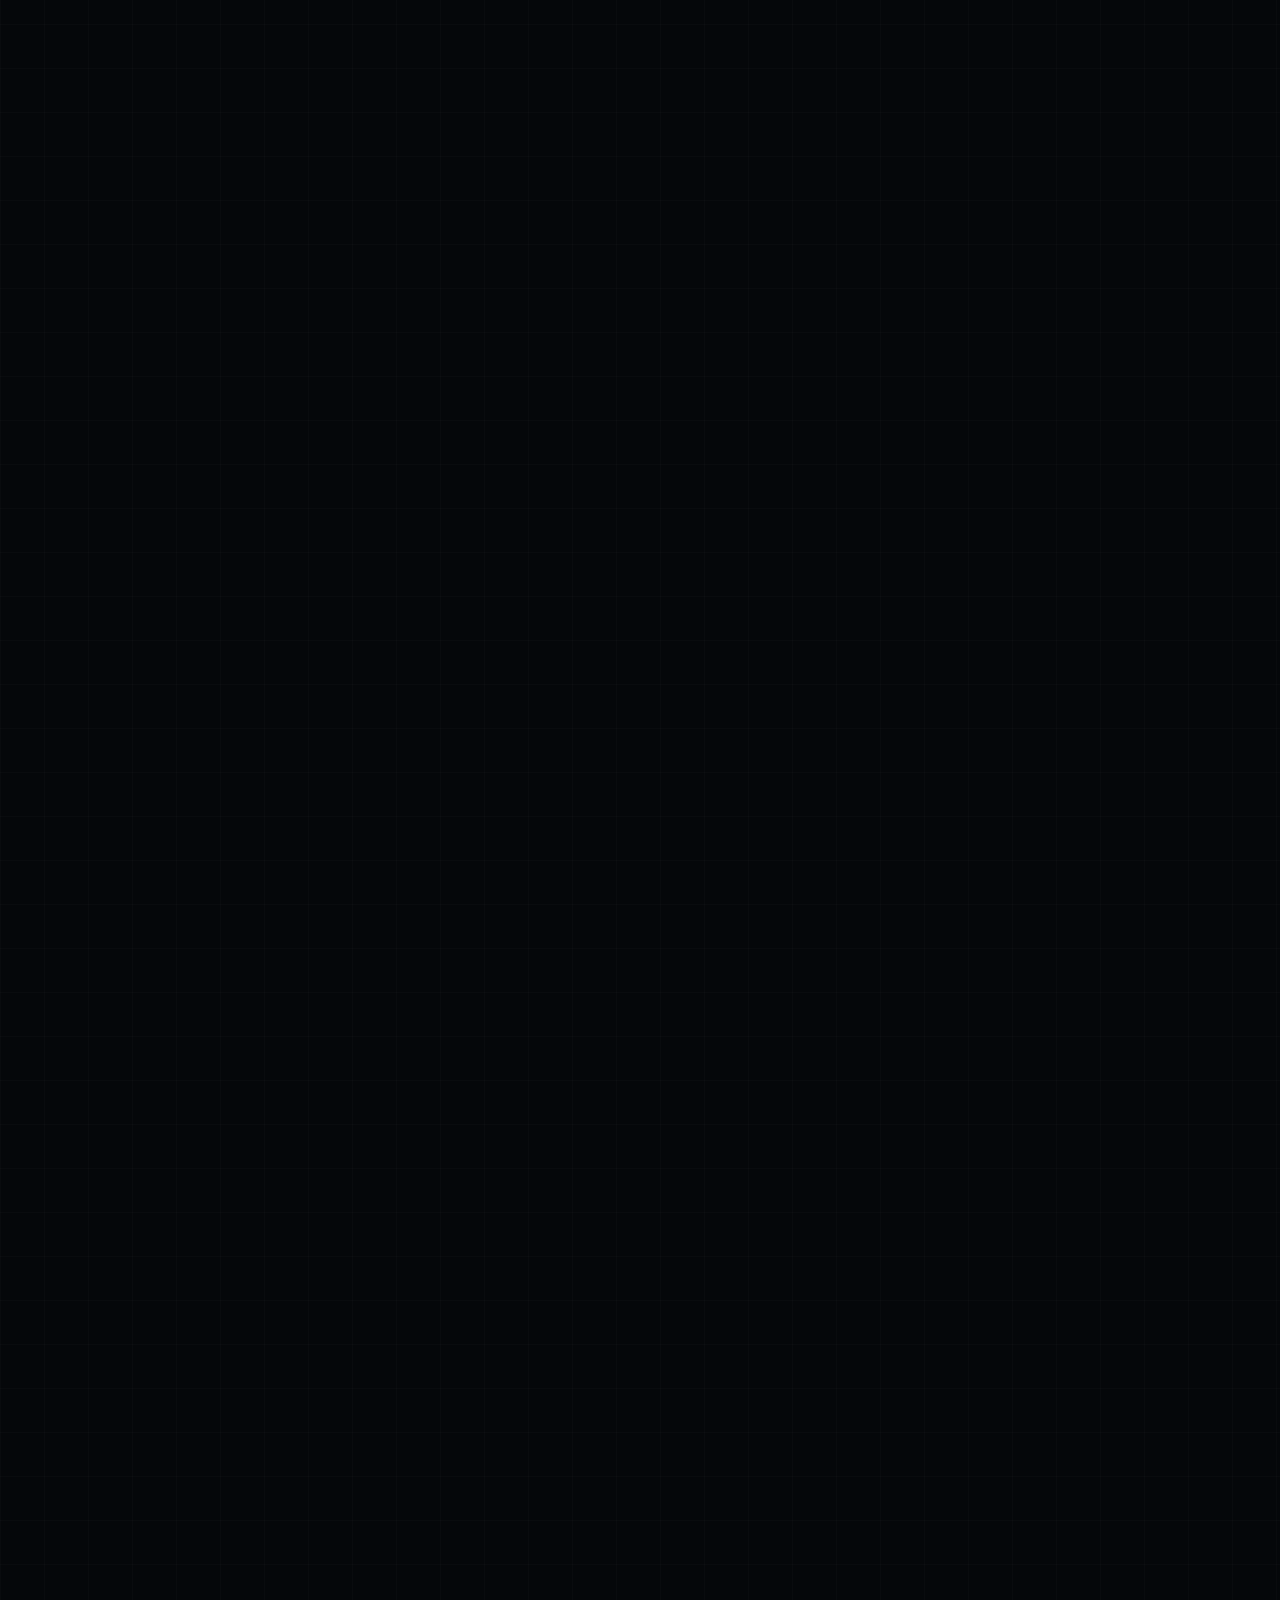
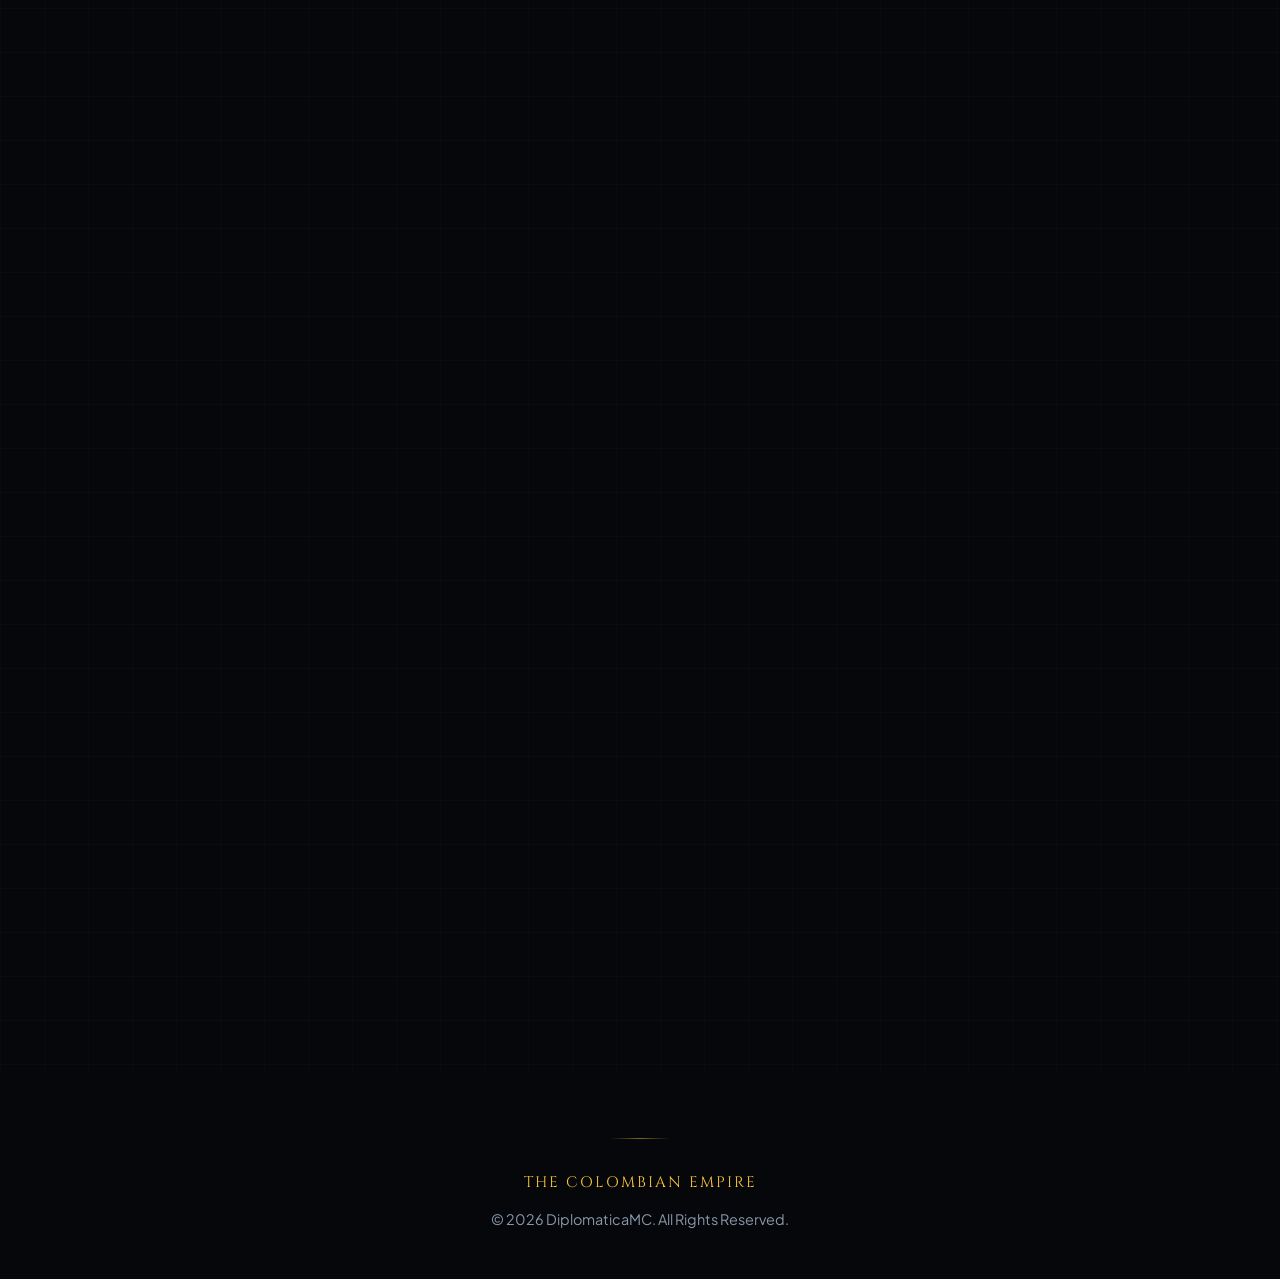
==== commit 1f51ef7e: "Update WIKI_PAGE_TITLE to 'Colombia'" ====
--- a/index.html
+++ b/index.html
@@ -28,10 +28,8 @@
     linear-gradient(rgba(255,255,255,0.015) 1px, transparent 1px),
     linear-gradient(90deg, rgba(255,255,255,0.015) 1px, transparent 1px);
   background-size: auto, auto, 44px 44px, 44px 44px;
-  background-attachment: fixed;
-}
-
-/* Ornamental divider under section headers — a wax-seal-style mark, CSS-only so it applies everywhere automatically */
+}
+
 .center-header { position: relative; }
 .center-header .section-title { position: relative; padding-bottom: 1.5rem; }
 .center-header .section-title::after {
@@ -47,7 +45,7 @@
 }
 
 .container { max-width: 1200px; margin: 0 auto; padding: 0 2rem; }
-.section { padding: 6rem 0; animation: fadeInUp 0.8s ease-out forwards; }
+.section { padding: 6rem 0; animation: fadeInUp 0.8s ease-out forwards; content-visibility: auto; contain-intrinsic-size: 1px 800px; }
 .bg-alt { background-color: #0b0e14; }
 
 @keyframes fadeInUp { from { opacity: 0; transform: translateY(30px); } to { opacity: 1; transform: translateY(0); } }
@@ -58,7 +56,6 @@
   100% { box-shadow: 0 8px 25px rgba(255, 200, 55, 0.4); }
 }
 
-/* ---------- Navbar ---------- */
 .navbar { display: flex; justify-content: space-between; align-items: center; padding: 2rem 4rem; position: relative; width: 100%; z-index: 10; }
 .navbar.solid { background-color: #0b0e14; border-bottom: 1px solid rgba(255,255,255,0.05); }
 .nav-brand { display: flex; align-items: center; gap: 1rem; text-decoration: none; }
@@ -71,7 +68,6 @@
 .nav-links a:hover::after { width: 100%; }
 @media (max-width: 950px) { .navbar { padding: 1.5rem; } .nav-links { display: none; } }
 
-/* ---------- Buttons ---------- */
 .btn { display: inline-block; padding: 1.2rem 3rem; font-weight: 700; text-transform: uppercase; font-size: 0.85rem; letter-spacing: 2px; text-decoration: none; border-radius: 4px; transition: all 0.3s cubic-bezier(0.23, 1, 0.320, 1); cursor: pointer; border: none; position: relative; overflow: hidden; }
 .btn:hover { transform: translateY(-3px); }
 .btn-primary { background: linear-gradient(160deg, #ffd868 0%, #ffc837 45%, #e6a916 100%); color: #1a1200; box-shadow: 0 8px 20px rgba(255, 200, 55, 0.3); }
@@ -83,13 +79,11 @@
 .back-link { color: #ffc837; text-decoration: none; font-weight: 700; text-transform: uppercase; letter-spacing: 2px; font-size: 0.85rem; display: inline-flex; align-items: center; gap: 0.5rem; transition: gap 0.3s ease; }
 .back-link:hover { gap: 0.9rem; }
 
-/* ---------- Section headers ---------- */
 .center-header { text-align: center; margin-bottom: 4rem; }
 .sub-title { color: #ffc837; text-transform: uppercase; letter-spacing: 4px; font-size: 0.85rem; font-weight: 700; display: block; margin-bottom: 0.5rem; }
 .section-title { font-family: 'Cinzel', serif; font-size: 3rem; font-weight: 900; margin-bottom: 1rem; letter-spacing: 1px; }
 .section-desc { color: #8898aa; max-width: 700px; margin: 0 auto; font-size: 1.1rem; }
 
-/* ---------- Cards ---------- */
 .grid { display: grid; gap: 2rem; }
 .grid-2 { grid-template-columns: repeat(2, 1fr); }
 .grid-3 { grid-template-columns: repeat(3, 1fr); }
@@ -106,40 +100,33 @@
 .gov-pill h4 { font-family: 'Cinzel', serif; font-size: 1.05rem; margin-bottom: 0.5rem; color: #fff; letter-spacing: 1px; text-transform: uppercase; }
 .gov-pill p { color: #8898aa; font-size: 0.88rem; }
 
-/* ---------- Stat pills (used on town pages) ---------- */
 .stat-row { display: flex; flex-wrap: wrap; gap: 1rem; margin: 2rem 0; }
 .stat-pill { background-color: #111622; border: 1px solid rgba(255,200,55,0.15); border-radius: 4px; padding: 0.9rem 1.5rem; }
 .stat-pill .stat-label { display: block; font-size: 0.7rem; text-transform: uppercase; letter-spacing: 1.5px; color: #8898aa; margin-bottom: 0.25rem; }
 .stat-pill .stat-value { font-family: 'Cinzel', serif; font-weight: 700; color: #ffc837; font-size: 1.1rem; }
 
-/* ---------- Image gallery (town pages) ---------- */
 .gallery-box { border-radius: 4px; overflow: hidden; border: 1px solid rgba(255, 200, 55, 0.15); box-shadow: 0 10px 25px rgba(0,0,0,0.4); transition: all 0.4s ease; }
 .gallery-box:hover { border-color: rgba(255, 200, 55, 0.4); box-shadow: 0 20px 50px rgba(255, 200, 55, 0.15), 0 0 30px rgba(255, 200, 55, 0.1); }
 .gallery-box img { width: 100%; height: auto; display: block; }
 
-/* ---------- Footer ---------- */
 .footer { text-align: center; padding: 4rem 2rem 3rem; background-color: #05070a; position: relative; color: #8898aa; font-size: 0.9rem; }
 .footer::before { content: ''; display: block; width: 60px; height: 1px; background: linear-gradient(90deg, transparent, rgba(255,200,55,0.5), transparent); margin: 0 auto 2rem; }
 .footer .footer-brand { font-family: 'Cinzel', serif; color: #ffc837; letter-spacing: 2px; font-size: 0.95rem; margin-bottom: 0.75rem; text-transform: uppercase; }
 .home-btn { position: fixed; bottom: 20px; right: 20px; background-color: #111622; color: #fff; padding: 10px 15px; text-decoration: none; font-size: 14px; font-weight: bold; border: 1px solid rgba(255, 200, 55, 0.3); border-radius: 4px; z-index: 1000; transition: all 0.3s ease; }
 .home-btn:hover { border-color: #ffc837; color: #ffc837; box-shadow: 0 4px 12px rgba(255, 200, 55, 0.2); }
 
-/* ---------- Music sidebar ---------- */
 .music-sidebar-left { position: fixed; left: 0; top: 50%; transform: translateY(-50%); z-index: 2000; }
 .music-btn { width: 40px; height: 100px; background: #ffc837; color: #000; border: 2px solid #ffc837; border-left: none; border-radius: 0 8px 8px 0; font-family: 'Cinzel', serif; font-weight: 900; cursor: pointer; writing-mode: vertical-rl; box-shadow: 0 8px 25px rgba(255, 200, 55, 0.4); transition: all 0.3s cubic-bezier(0.23, 1, 0.320, 1); font-size: 0.7rem; text-orientation: mixed; }
 .music-btn:hover { animation: glow-pulse 1.5s infinite; background: #fff; box-shadow: 0 12px 35px rgba(255, 200, 55, 0.6); }
 #hidden-audio { display: none; }
 
-/* Homepage-only layout — hero, capital showcase, town cards, law banner, map */
-
 .navbar.transparent { position: absolute; }
 
-.hero { height: 100vh; display: flex; align-items: center; justify-content: center; position: relative; text-align: center; background: radial-gradient(circle at 50% 40%, #131c30 0%, #060810 55%, #030407 100%); background-attachment: fixed; overflow: hidden; }
+.hero { height: 100vh; display: flex; align-items: center; justify-content: center; position: relative; text-align: center; background: radial-gradient(circle at 50% 40%, #131c30 0%, #060810 55%, #030407 100%); overflow: hidden; }
 .hero::before { content: ''; position: absolute; inset: 0; background: repeating-conic-gradient(from 0deg, rgba(255,200,55,0.025) 0deg 1deg, transparent 1deg 12deg); animation: rotate-rays 90s linear infinite; opacity: 0.6; }
 @keyframes rotate-rays { to { transform: rotate(360deg); } }
 .hero-overlay { position: absolute; top: 0; left: 0; right: 0; bottom: 0; background: linear-gradient(to bottom, transparent 45%, #05070a); }
 
-/* Rising embers — signature ambient detail */
 .embers { position: absolute; inset: 0; overflow: hidden; pointer-events: none; z-index: 1; }
 .embers span { position: absolute; bottom: -20px; width: 3px; height: 3px; border-radius: 50%; background: #ffc837; box-shadow: 0 0 6px 1px rgba(255,200,55,0.8); opacity: 0; animation: ember-rise linear infinite; }
 .embers span:nth-child(1) { left: 8%; width: 2px; height: 2px; animation-duration: 11s; animation-delay: 0.5s; }
@@ -162,11 +149,9 @@
 
 .hero-content { position: relative; z-index: 2; max-width: 950px; padding: 0 2rem; display: flex; flex-direction: column; align-items: center; }
 
-/* Impact flash at the moment the seal lands */
 .hero::after { content: ''; position: absolute; inset: 0; background: radial-gradient(circle at 50% 38%, rgba(255,220,140,0.5), transparent 45%); opacity: 0; animation: impact-flash 0.5s ease-out 0.78s forwards; pointer-events: none; z-index: 1; }
 @keyframes impact-flash { 0% { opacity: 0; } 15% { opacity: 1; } 100% { opacity: 0; } }
 
-/* The crest drops and stamps down like a wax seal, with a small settling bounce */
 .hero-flag-frame { position: relative; width: 150px; height: 150px; margin-bottom: 2rem; display: flex; align-items: center; justify-content: center; opacity: 0; animation: stamp-drop 0.95s cubic-bezier(0.34, 1.15, 0.64, 1) 0.1s forwards; }
 @keyframes stamp-drop {
   0%   { opacity: 0; transform: translateY(-160px) scale(1.5) rotate(-10deg); }
@@ -178,11 +163,9 @@
 .hero-flag-frame::before { content: ''; position: absolute; inset: 0; border-radius: 50%; border: 1px solid rgba(255,200,55,0.4); box-shadow: 0 0 40px rgba(255,200,55,0.25), inset 0 0 30px rgba(255,200,55,0.1); opacity: 0; animation: glow-pulse 3s ease-in-out 0.95s infinite, ring-fade-in 0.3s ease-out 0.95s forwards; }
 @keyframes ring-fade-in { to { opacity: 1; } }
 
-/* Shockwave ring expanding outward on impact */
 .hero-flag-frame .shockwave { position: absolute; inset: 0; margin: auto; width: 100%; height: 100%; border-radius: 50%; border: 1px solid rgba(255,200,55,0.7); opacity: 0; animation: shockwave 0.7s ease-out 0.62s forwards; pointer-events: none; }
 @keyframes shockwave { 0% { opacity: 0.8; transform: scale(0.5); } 100% { opacity: 0; transform: scale(2.4); } }
 
-/* Spark burst radiating from the impact point */
 .impact-sparks { position: absolute; inset: 0; pointer-events: none; }
 .impact-sparks span { position: absolute; top: 50%; left: 50%; width: 3px; height: 3px; border-radius: 50%; background: #ffc837; box-shadow: 0 0 6px 1px rgba(255,200,55,0.9); opacity: 0; animation: spark-burst 0.65s ease-out 0.62s forwards; }
 .impact-sparks span:nth-child(1) { animation-name: spark-burst-1; }
@@ -200,15 +183,14 @@
 
 .hero-flag {
     height: 120px;
-    width: 120px;       /* Set width equal to height */
-    object-fit: cover;  /* Crops the image to fill the space */
-    border-radius: 50%; /* Turns the box into a circle */
-    border: 2px solid var(--imperial-gold); /* Optional: Adds a gold ring around it */
+    width: 120px;
+    object-fit: cover;
+    border-radius: 50%;
+    border: 2px solid var(--imperial-gold);
 }
 
 .hero .sub-title { display: block; margin-bottom: 1rem; opacity: 0; animation: hero-reveal 0.7s ease-out 0.95s forwards; }
 
-/* Headline wipes in left-to-right, like being engraved into a plaque */
 .hero h1 { font-family: 'Cinzel', serif; font-size: 5rem; font-weight: 900; line-height: 1.1; margin-bottom: 1.5rem; letter-spacing: 6px; text-shadow: 0 0 40px rgba(255,200,55,0.15); clip-path: inset(0 100% 0 0); opacity: 0; animation: title-wipe 1s cubic-bezier(0.65, 0, 0.35, 1) 1.05s forwards; }
 @keyframes title-wipe {
   0%   { clip-path: inset(0 100% 0 0); opacity: 1; letter-spacing: 6px; }
@@ -246,12 +228,59 @@
 .grant-section:hover { border-color: rgba(255, 200, 55, 0.3); box-shadow: 0 10px 30px rgba(255, 200, 55, 0.1); }
 .gold-amount { font-family: 'Cinzel', serif; font-size: 4rem; color: #ffc837; font-weight: 900; margin: 1.5rem 0; display: block; text-shadow: 0 0 20px rgba(255,200,55,0.2); }
 
-.map-box { border: 3px solid #ffc837; border-radius: 8px; overflow: hidden; background: #000; animation: pulse-border 4s infinite ease-in-out; }
-@keyframes pulse-border {
-  0% { box-shadow: 0 0 15px 2px rgba(255, 200, 55, 0.4); border-color: rgba(255, 200, 55, 0.6); }
-  50% { box-shadow: 0 0 40px 12px rgba(255, 200, 55, 0.7); border-color: rgba(255, 200, 55, 1); }
-  100% { box-shadow: 0 0 15px 2px rgba(255, 200, 55, 0.4); border-color: rgba(255, 200, 55, 0.6); }
-}
+.map-box { position: relative; border: 3px solid rgba(255,200,55,0.6); border-radius: 8px; overflow: hidden; background: #000; }
+.map-box::after { content: ''; position: absolute; inset: -4px; border-radius: 10px; box-shadow: 0 0 40px 12px rgba(255, 200, 55, 0.7); opacity: 0.3; animation: pulse-border-glow 4s infinite ease-in-out; pointer-events: none; }
+@keyframes pulse-border-glow {
+  0%, 100% { opacity: 0.25; }
+  50% { opacity: 0.9; }
+}
+
+/* ---------- Citizen Roster ---------- */
+.leader-grid { display: grid; grid-template-columns: repeat(4, 1fr); gap: 1.25rem; margin-bottom: 3rem; }
+@media (max-width: 950px) { .leader-grid { grid-template-columns: repeat(2, 1fr); } }
+.citizen-card { background-color: #111622; border: 1px solid rgba(255,255,255,0.03); border-radius: 4px; padding: 1.5rem 1.25rem; text-align: center; transition: all 0.3s ease; cursor: pointer; }
+.citizen-card:hover { border-color: rgba(255,200,55,0.3); box-shadow: 0 10px 25px rgba(0,0,0,0.35), 0 0 20px rgba(255,200,55,0.08); transform: translateY(-4px); }
+.citizen-card img { width: 64px; height: 64px; image-rendering: pixelated; border-radius: 6px; border: 1px solid rgba(255,200,55,0.3); margin-bottom: 0.85rem; background: #0b0e14; }
+.citizen-card.leader img { width: 76px; height: 76px; border-color: #ffc837; box-shadow: 0 0 16px rgba(255,200,55,0.25); }
+.citizen-card .name { font-family: 'Cinzel', serif; font-weight: 700; font-size: 1rem; color: #fff; margin-bottom: 0.25rem; }
+.citizen-card .role { font-size: 0.75rem; color: #ffc837; text-transform: uppercase; letter-spacing: 1px; }
+.citizen-card.leader .role { font-size: 0.7rem; letter-spacing: 0.5px; line-height: 1.3; }
+.citizen-grid { display: grid; grid-template-columns: repeat(5, 1fr); gap: 1.25rem; }
+@media (max-width: 950px) { .citizen-grid { grid-template-columns: repeat(3, 1fr); } }
+@media (max-width: 600px) { .citizen-grid { grid-template-columns: repeat(2, 1fr); } }
+.roster-subhead { font-family: 'Cinzel', serif; font-size: 0.9rem; letter-spacing: 2px; text-transform: uppercase; color: #8898aa; margin-bottom: 1.25rem; text-align: center; }
+
+
+/* ---------- Citizen Profile Modal (wiki page) ---------- */
+.profile-overlay { position: fixed; inset: 0; background: rgba(5,7,10,0.88); z-index: 5000; display: none; align-items: center; justify-content: center; padding: 2rem; }
+.profile-overlay.open { display: flex; }
+.profile-modal { background: linear-gradient(180deg, #111622 0%, #0b0e14 100%); border: 1px solid rgba(255,200,55,0.25); border-radius: 6px; max-width: 520px; width: 100%; max-height: 85vh; overflow-y: auto; box-shadow: 0 30px 80px rgba(0,0,0,0.6); position: relative; }
+.profile-head { padding: 2.5rem 2rem 1.5rem; text-align: center; border-bottom: 1px solid rgba(255,200,55,0.12); position: relative; }
+.profile-close { position: absolute; top: 16px; right: 20px; color: #8898aa; font-family: 'Cinzel', serif; font-size: 0.85rem; letter-spacing: 1.5px; cursor: pointer; transition: color 0.2s ease; }
+.profile-close:hover { color: #ffc837; }
+.profile-head img { width: 96px; height: 96px; image-rendering: pixelated; border-radius: 8px; border: 2px solid #ffc837; box-shadow: 0 0 24px rgba(255,200,55,0.25); margin-bottom: 1rem; }
+.profile-head .p-name { font-family: 'Cinzel', serif; font-weight: 900; font-size: 1.6rem; color: #fff; margin-bottom: 0.4rem; }
+.profile-head .p-role { color: #ffc837; text-transform: uppercase; letter-spacing: 1.5px; font-size: 0.8rem; font-weight: 700; }
+.profile-body { padding: 1.75rem 2rem 2.25rem; }
+.profile-body .p-bio { color: #c3ccd6; font-size: 0.95rem; line-height: 1.7; margin-bottom: 1.5rem; }
+.profile-facts { display: grid; grid-template-columns: 1fr 1fr; gap: 0.85rem; }
+.profile-facts .fact { background: rgba(255,200,55,0.05); border: 1px solid rgba(255,200,55,0.1); border-radius: 4px; padding: 0.75rem 1rem; }
+.profile-facts .fact .fk { font-size: 0.65rem; text-transform: uppercase; letter-spacing: 1px; color: #8898aa; margin-bottom: 0.3rem; }
+.profile-facts .fact .fv { font-family: 'Cinzel', serif; font-weight: 700; font-size: 0.9rem; color: #f1f5f9; }
+.profile-unverified { margin-top: 1.5rem; text-align: center; font-size: 0.75rem; color: #8898aa; font-style: italic; }
+
+/* ---------- DMC Wiki Widget ---------- */
+.wiki-widget { background-color: #111622; border: 1px solid rgba(255, 200, 55, 0.15); border-radius: 4px; max-width: 720px; margin: 0 auto; overflow: hidden; box-shadow: 0 10px 25px rgba(0,0,0,0.4); }
+.wiki-widget-head { display: flex; align-items: center; justify-content: space-between; padding: 1.25rem 1.75rem; border-bottom: 1px solid rgba(255,200,55,0.12); }
+.wiki-widget-head .wtag { font-family: 'Cinzel', serif; font-size: 0.75rem; letter-spacing: 2px; color: #ffc837; text-transform: uppercase; }
+.wiki-widget-head .wlogo { font-size: 0.7rem; color: #8898aa; }
+.wiki-widget-body { display: flex; gap: 1.5rem; padding: 1.75rem; }
+.wiki-widget-body img { width: 140px; height: 140px; object-fit: cover; border-radius: 4px; border: 1px solid rgba(255,200,55,0.2); flex-shrink: 0; }
+.wiki-widget-text h3 { font-family: 'Cinzel', serif; font-size: 1.3rem; color: #fff; margin-bottom: 0.6rem; }
+.wiki-widget-text p { color: #8898aa; font-size: 0.9rem; line-height: 1.6; margin-bottom: 1rem; }
+.wiki-widget-text a { color: #ffc837; text-decoration: none; font-size: 0.8rem; font-weight: 700; text-transform: uppercase; letter-spacing: 1px; }
+.wiki-widget-text a:hover { text-decoration: underline; }
+@media (max-width: 600px) { .wiki-widget-body { flex-direction: column; } .wiki-widget-body img { width: 100%; height: 180px; } }
 
 </style>
 </head>
@@ -272,7 +301,9 @@
   <ul class="nav-links">
     <li><a href="/#domain">Territory</a></li>
     <li><a href="/#showcase">The Capital</a></li>
+    <li><a href="/#wiki">Wiki</a></li>
     <li><a href="/#cabinet">The Cabinet</a></li>
+    <li><a href="/#citizens">Citizens</a></li>
     <li><a href="/#expansion">Grants &amp; Law</a></li>
     <li><a href="sports.html">Sports Hub</a></li>
     <li><a href="https://discord.gg/YUyHgnpXwj" target="_blank">Discord</a></li>
@@ -282,8 +313,7 @@
 <header class="hero">
   <div class="hero-overlay"></div>
   <div class="embers">
-    <span></span><span></span><span></span><span></span><span></span>
-    <span></span><span></span><span></span><span></span><span></span>
+    <span></span><span></span><span></span><span></span><span></span><span></span>
   </div>
   <div class="hero-content">
     <div class="hero-flag-frame">
@@ -318,7 +348,7 @@
       <h2 class="section-title">The Heart of the Crown</h2>
     </div>
     <div class="pijao-img-box">
-      <img src="2026-05-23_17.30.55.webp" alt="Secondary Pijao View">
+      <img src="2026-05-23_17.30.55.webp" alt="Secondary Pijao View" loading="lazy" decoding="async">
     </div>
     <div style="margin-top: 2rem;">
       <h2 class="section-title" style="font-size: 2.5rem; margin-bottom: 1.5rem;">Pijao</h2>
@@ -343,7 +373,7 @@
   </div>
   <div class="grid grid-3">
     <div class="town-card">
-      <div class="town-img-box"><img src="2026-07-03_20.59.29.webp" alt="Tegucigalpa" style="width:100%;height:100%;object-fit:cover;"></div>
+      <div class="town-img-box"><img src="2026-07-03_20.59.29.webp" alt="Tegucigalpa" style="width:100%;height:100%;object-fit:cover;" loading="lazy" decoding="async"></div>
       <div class="town-info">
         <h3>Tegucigalpa</h3>
         <p>Our key stronghold in the Central American sector, reinforcing continental stability.</p>
@@ -351,7 +381,7 @@
       </div>
     </div>
     <div class="town-card">
-      <div class="town-img-box"><img src="2026-07-03_21.15.17.webp" alt="Salento" style="width:100%;height:100%;object-fit:cover;"></div>
+      <div class="town-img-box"><img src="2026-07-03_21.15.17.webp" alt="Salento" style="width:100%;height:100%;object-fit:cover;" loading="lazy" decoding="async"></div>
       <div class="town-info">
         <h3>Salento</h3>
         <p>A beautifully constructed interior township showcasing high-tier architectural prowess.</p>
@@ -359,7 +389,7 @@
       </div>
     </div>
     <div class="town-card">
-      <div class="town-img-box"><img src="2026-07-03_21.59.12.webp" alt="Barbados" style="width:100%;height:100%;object-fit:cover;"></div>
+      <div class="town-img-box"><img src="2026-07-03_21.59.12.webp" alt="Barbados" style="width:100%;height:100%;object-fit:cover;" loading="lazy" decoding="async"></div>
       <div class="town-info">
         <h3>Barbados</h3>
         <p>Our premier island outpost, maintaining absolute maritime watch over the Caribbean.</p>
@@ -373,7 +403,24 @@
   <div class="container" style="max-width: 1000px; margin: 0 auto;">
     <h2 class="section-title" style="text-align: center; margin-bottom: 2rem;">Geopolitical Claim Map</h2>
     <div class="map-box">
-      <iframe src="https://map.diplomaticamc.com/?worldname=minecraft_overworld&mapname=surface&zoom=1&x=-17560&z=-2824" width="100%" height="600px" frameborder="0" allowfullscreen></iframe>
+      <iframe src="https://map.diplomaticamc.com/?worldname=minecraft_overworld&mapname=surface&zoom=1&x=-17560&z=-2824" width="100%" height="600px" frameborder="0" loading="lazy" allowfullscreen></iframe>
+    </div>
+  </div>
+</section>
+
+<section id="wiki" class="section container">
+  <div class="center-header">
+    <span class="sub-title">Imperial Archives</span>
+    <h2 class="section-title">From the DMC Wiki</h2>
+    <p class="section-desc">Live, pulled directly from the official DiplomaticaMC Wiki.</p>
+  </div>
+  <div class="wiki-widget">
+    <div class="wiki-widget-head">
+      <span class="wtag">Wiki Entry</span>
+      <span class="wlogo">wiki.diplomaticamc.com</span>
+    </div>
+    <div class="wiki-widget-body" id="wikiWidgetBody">
+      <p style="color:#8898aa;">Loading…</p>
     </div>
   </div>
 </section>
@@ -395,6 +442,20 @@
   </div>
 </section>
 
+<section id="citizens" class="section container">
+  <div class="center-header">
+    <span class="sub-title">The Populace</span>
+    <h2 class="section-title">Citizen Roster</h2>
+    <p class="section-desc">The leadership and players who call the Empire home.</p>
+  </div>
+
+  <div class="roster-subhead">Imperial Leadership</div>
+  <div class="leader-grid" id="leaderGrid"></div>
+
+  <div class="roster-subhead">Citizens</div>
+  <div class="citizen-grid" id="citizenGrid"></div>
+</section>
+
 <section id="expansion" class="section container">
   <div class="grant-section">
     <span class="sub-title" style="color: #fff;">The Mayor Funding Directive</span>
@@ -414,6 +475,25 @@
 </footer>
 
 <a href="#" class="home-btn">HOME</a>
+
+<div class="profile-overlay" id="profileOverlay">
+  <div class="profile-modal">
+    <div class="profile-head">
+      <span class="profile-close" id="profileClose">CLOSE ✕</span>
+      <img id="pImg" src="" alt="">
+      <div class="p-name" id="pName"></div>
+      <div class="p-role" id="pRole"></div>
+    </div>
+    <div class="profile-body">
+      <p class="p-bio" id="pBio"></p>
+      <div class="profile-facts">
+        <div class="fact"><div class="fk">Town</div><div class="fv" id="pTown"></div></div>
+        <div class="fact"><div class="fk">Joined</div><div class="fv" id="pJoined"></div></div>
+      </div>
+      <div class="profile-unverified">Profile info added by Crown staff — not yet self-verified by the player.</div>
+    </div>
+  </div>
+</div>
 
 <script>
 const observerOptions = { threshold: 0.1, rootMargin: '0px 0px -50px 0px' };
@@ -429,6 +509,161 @@
   el.style.opacity = '0';
   observer.observe(el);
 });
+
+/* ---------- Citizen Roster ----------
+   Leaders show up bigger, at the top, in their own row.
+   Everyone else goes in the regular citizens list below.
+   Just add/remove lines — the player head image loads automatically from their
+   exact Minecraft username, no upload needed.
+*/
+const leaders = [
+  { username: "ueq_",       role: "Emperor of Colombia", town: "Pijao", joined: "Est. 2026", bio: "Founder and Emperor of the Colombian Empire." },
+  { username: "OliveTree315", role: "Prime Minister of Colombia", town: "Pijao", joined: "2026", bio: "" },
+  { username: "pikagamer55", role: "President of Central America", town: "Tegucigalpa", joined: "2026", bio: "" },
+  { username: "zaity1",     role: "Prime Minister of Central America", town: "Tegucigalpa", joined: "2026", bio: "" },
+];
+
+const citizens = [
+  { username: "Novum_Vetus",       role: "Citizen" },
+  { username: "Crowlia",           role: "Citizen" },
+  { username: "jumping_lobster",   role: "Citizen" },
+  { username: "INeedBagels",       role: "Citizen" },
+  { username: "AzureBuster",       role: "Citizen" },
+  { username: "IcyStraw9509602",   role: "Citizen" },
+  { username: "ProdigyMster100",   role: "Citizen" },
+  { username: "PokeFrame",         role: "Citizen" },
+  { username: "StormChaser234",    role: "Citizen" },
+  { username: "85Kohai",           role: "Citizen" },
+  { username: "BoscGIaa",          role: "Citizen" },
+  { username: "Birdyboa",          role: "Citizen" },
+  { username: "Amismash82",        role: "Citizen" },
+  { username: "blucknock_",        role: "Citizen" },
+  { username: "K_Nightfall",       role: "Citizen" },
+  { username: "extirpator",        role: "Citizen" },
+  { username: "nadea1",            role: "Citizen" },
+  { username: "4gal",              role: "Citizen" },
+  { username: "chezburgercool",    role: "Citizen" },
+  { username: "zattercal",         role: "Citizen" },
+  { username: "rcksa",             role: "Citizen" },
+  { username: "tigerm354",         role: "Citizen" },
+  { username: "MoGalPro",          role: "Citizen" },
+  { username: "HASSANBLUE15",      role: "Citizen" },
+  { username: "reg0es",            role: "Citizen" },
+  { username: "Khaledmctry",       role: "Citizen" },
+  { username: "Amberology",        role: "Citizen" },
+  { username: "RealWonOne",        role: "Citizen" },
+  { username: "PixelMonkey08",     role: "Citizen" },
+  { username: "Cryoshot_",         role: "Citizen" },
+  { username: "Nagitoboy",         role: "Citizen" },
+  { username: "achenalia",         role: "Citizen" },
+  { username: "_28ms",             role: "Citizen" },
+  { username: "Stefieprobs",       role: "Citizen" },
+  { username: "ItsEnes",           role: "Citizen" },
+  { username: "stonislav",         role: "Citizen" },
+  { username: "SimuWeltSA",        role: "Citizen" },
+  { username: "wewakm2",           role: "Citizen" },
+  { username: "AnythingIsFinee",   role: "Citizen" },
+  { username: "ThyCoolio",         role: "Citizen" },
+];
+
+function renderPlayerCards(list, containerId, isLeader) {
+  const grid = document.getElementById(containerId);
+  if (!grid) return;
+  list.forEach(c => {
+    const el = document.createElement('div');
+    el.className = 'citizen-card' + (isLeader ? ' leader' : '');
+    el.innerHTML = `
+      <img src="https://mc-heads.net/avatar/${encodeURIComponent(c.username)}/64" alt="${c.username}">
+      <div class="name">${c.username}</div>
+      <div class="role">${c.role}</div>
+    `;
+    el.addEventListener('click', () => openProfile(c));
+    grid.appendChild(el);
+  });
+}
+
+const profileOverlay = document.getElementById('profileOverlay');
+function openProfile(c) {
+  document.getElementById('pImg').src = `https://mc-heads.net/avatar/${encodeURIComponent(c.username)}/128`;
+  document.getElementById('pName').textContent = c.username;
+  document.getElementById('pRole').textContent = c.role;
+  document.getElementById('pBio').textContent = c.bio || "No bio has been added for this citizen yet.";
+  document.getElementById('pTown').textContent = c.town || "Unassigned";
+  document.getElementById('pJoined').textContent = c.joined || "Unknown";
+  profileOverlay.classList.add('open');
+}
+document.getElementById('profileClose').addEventListener('click', () => profileOverlay.classList.remove('open'));
+profileOverlay.addEventListener('click', (e) => { if (e.target === profileOverlay) profileOverlay.classList.remove('open'); });
+document.addEventListener('keydown', (e) => { if (e.key === 'Escape') profileOverlay.classList.remove('open'); });
+
+renderPlayerCards(leaders, 'leaderGrid', true);
+renderPlayerCards(citizens, 'citizenGrid', false);
+
+/* ---------- DMC Wiki Widget ----------
+   Pulls a live preview (image + intro text) straight from a page on the official
+   DiplomaticaMC Wiki using MediaWiki's public API. Change WIKI_PAGE_TITLE to
+   whatever your nation's wiki page is actually called (spaces are fine).
+*/
+const WIKI_PAGE_TITLE = "Colombia"; // <-- change to your actual wiki page title
+const wikiWidgetBody = document.getElementById('wikiWidgetBody');
+
+async function loadWikiWidget() {
+  try {
+    const params = new URLSearchParams({
+      action: "query",
+      format: "json",
+      origin: "*",
+      prop: "extracts|pageimages",
+      exintro: "1",
+      explaintext: "1",
+      exchars: "400",
+      piprop: "thumbnail",
+      pithumbsize: "300",
+      titles: WIKI_PAGE_TITLE
+    });
+    const res = await fetch(`https://wiki.diplomaticamc.com/api.php?${params}`);
+    const data = await res.json();
+    const pages = data.query && data.query.pages;
+    const page = pages ? Object.values(pages)[0] : null;
+
+    if (!page || page.missing !== undefined) {
+      wikiWidgetBody.innerHTML = `<p style="color:#8898aa;">No wiki page found titled "${WIKI_PAGE_TITLE}" yet. Once your nation's page is created on the DMC Wiki, update WIKI_PAGE_TITLE in the script and it'll show up here automatically.</p>`;
+      return;
+    }
+
+    const extract = page.extract ? page.extract.trim() : "No summary available yet.";
+    const thumb = page.thumbnail ? page.thumbnail.source : null;
+    const pageUrl = `https://wiki.diplomaticamc.com/wiki/${encodeURIComponent(page.title.replace(/ /g, '_'))}`;
+
+    wikiWidgetBody.innerHTML = `
+      ${thumb ? `<img src="${thumb}" alt="${page.title}" loading="lazy" decoding="async">` : ''}
+      <div class="wiki-widget-text">
+        <h3>${page.title}</h3>
+        <p>${extract}</p>
+        <a href="${pageUrl}" target="_blank" rel="noopener">Read Full Entry →</a>
+      </div>
+    `;
+  } catch (err) {
+    wikiWidgetBody.innerHTML = `<p style="color:#8898aa;">Couldn't reach the wiki right now — <a href="https://wiki.diplomaticamc.com/wiki/${encodeURIComponent(WIKI_PAGE_TITLE.replace(/ /g, '_'))}" target="_blank" rel="noopener">view it directly here</a>.</p>`;
+  }
+}
+const wikiSection = document.getElementById('wiki');
+if (wikiSection && 'IntersectionObserver' in window) {
+  // Don't fire the wiki API call until the section is actually about to be seen.
+  let wikiLoaded = false;
+  const wikiObserver = new IntersectionObserver((entries) => {
+    entries.forEach(entry => {
+      if (entry.isIntersecting && !wikiLoaded) {
+        wikiLoaded = true;
+        loadWikiWidget();
+        wikiObserver.disconnect();
+      }
+    });
+  }, { rootMargin: '400px' });
+  wikiObserver.observe(wikiSection);
+} else {
+  loadWikiWidget();
+}
 </script>
 
 </body>
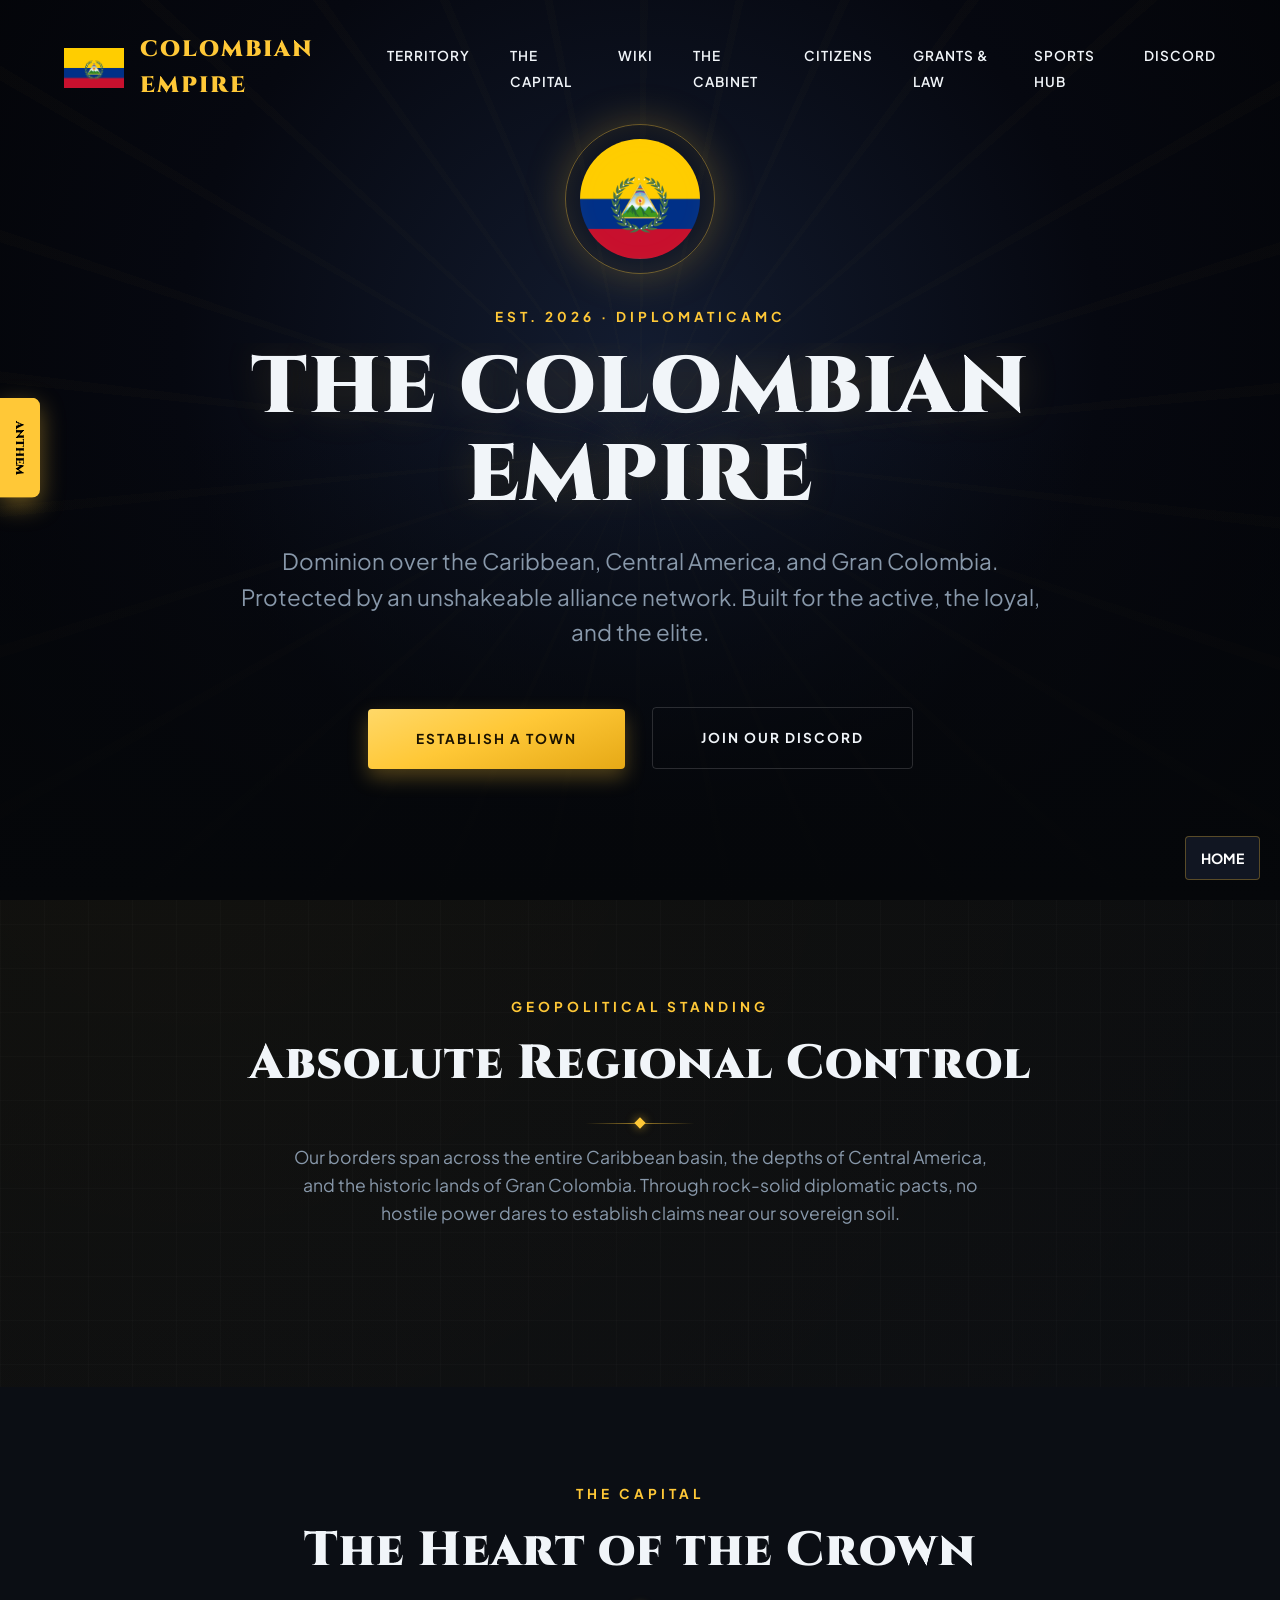
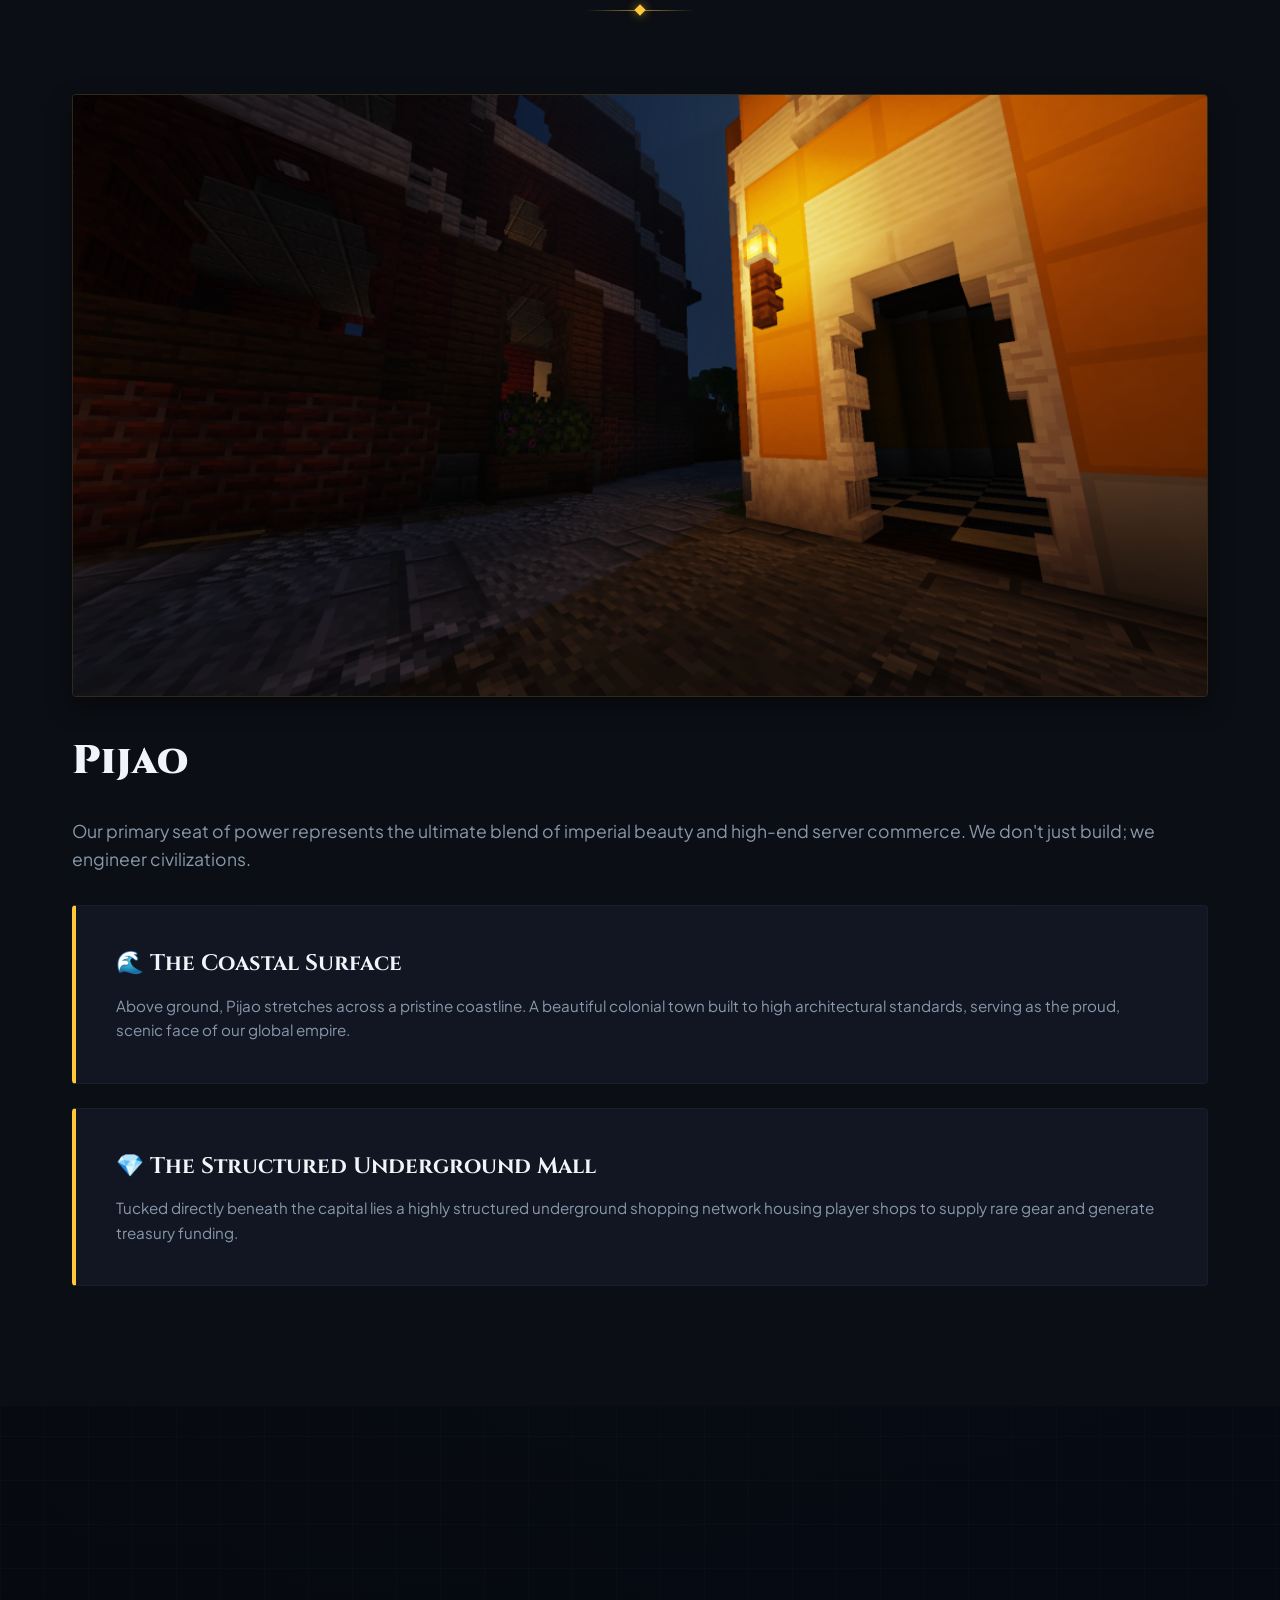
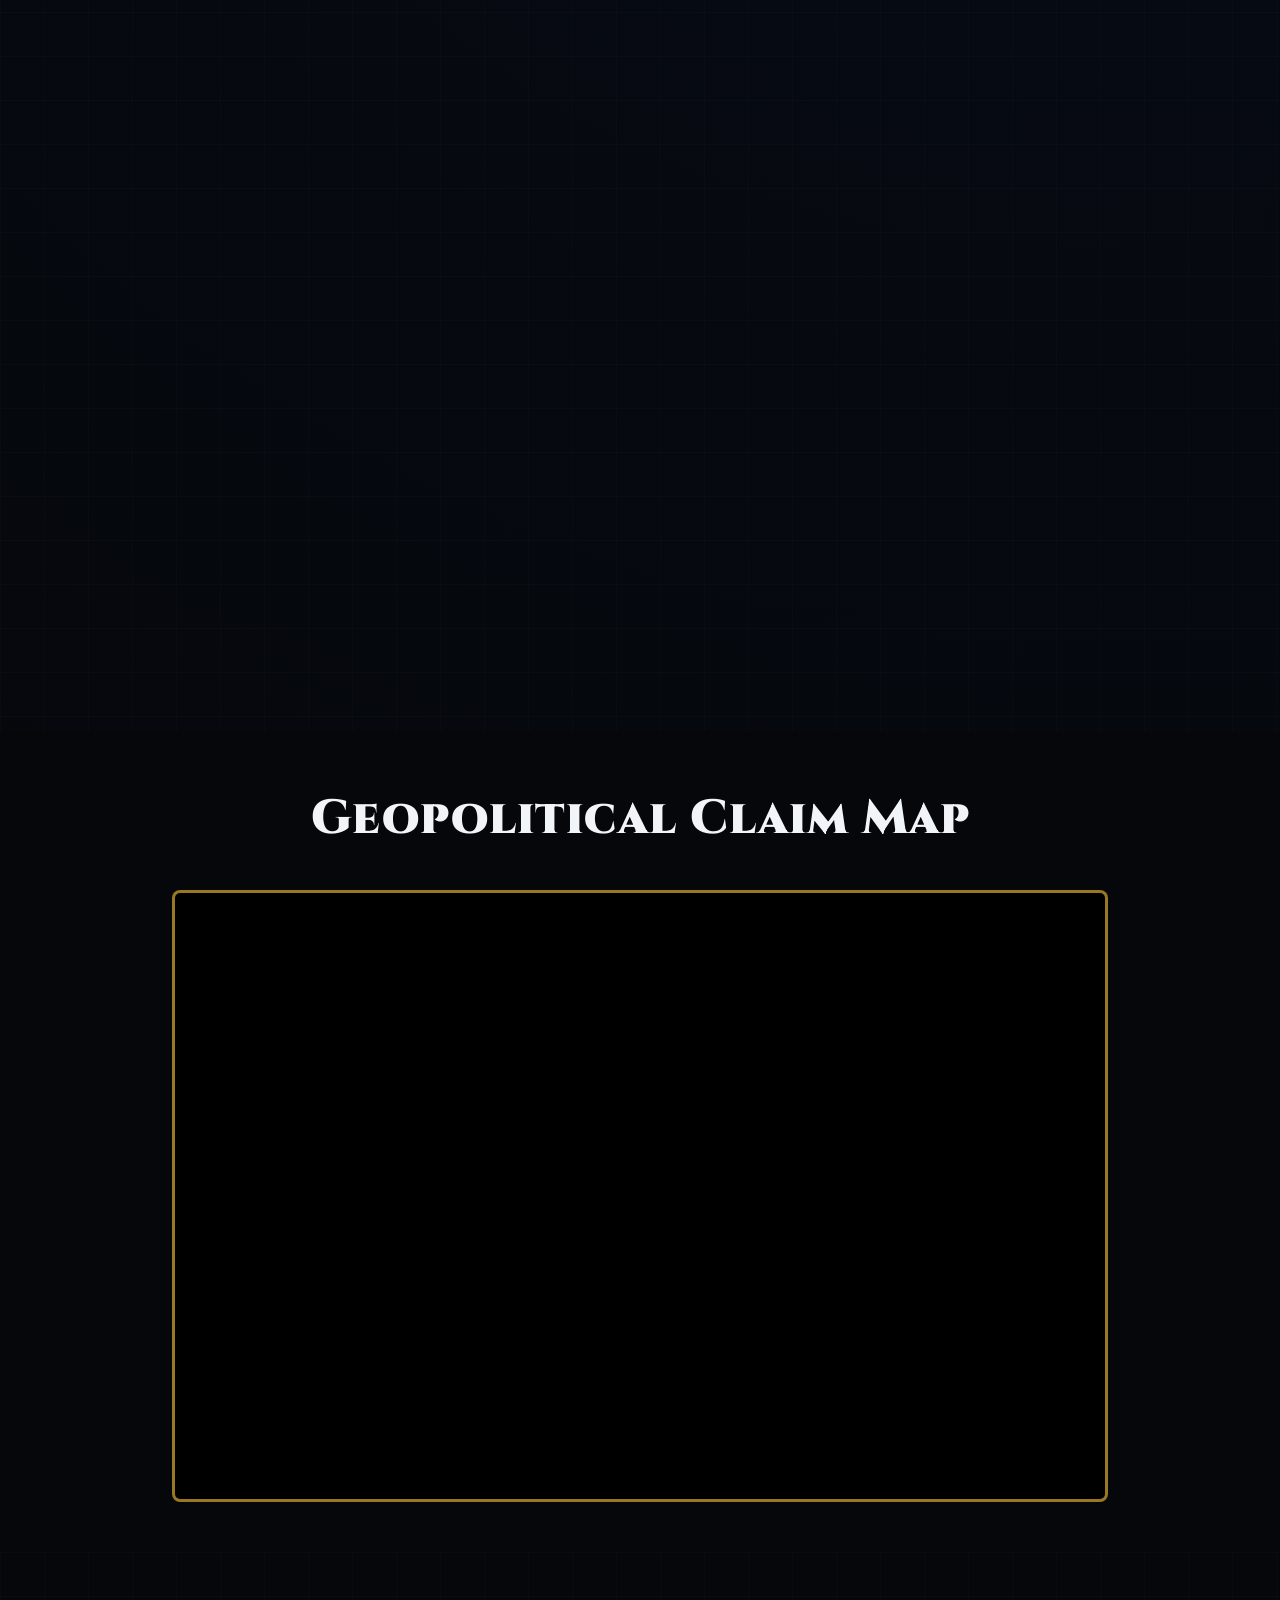
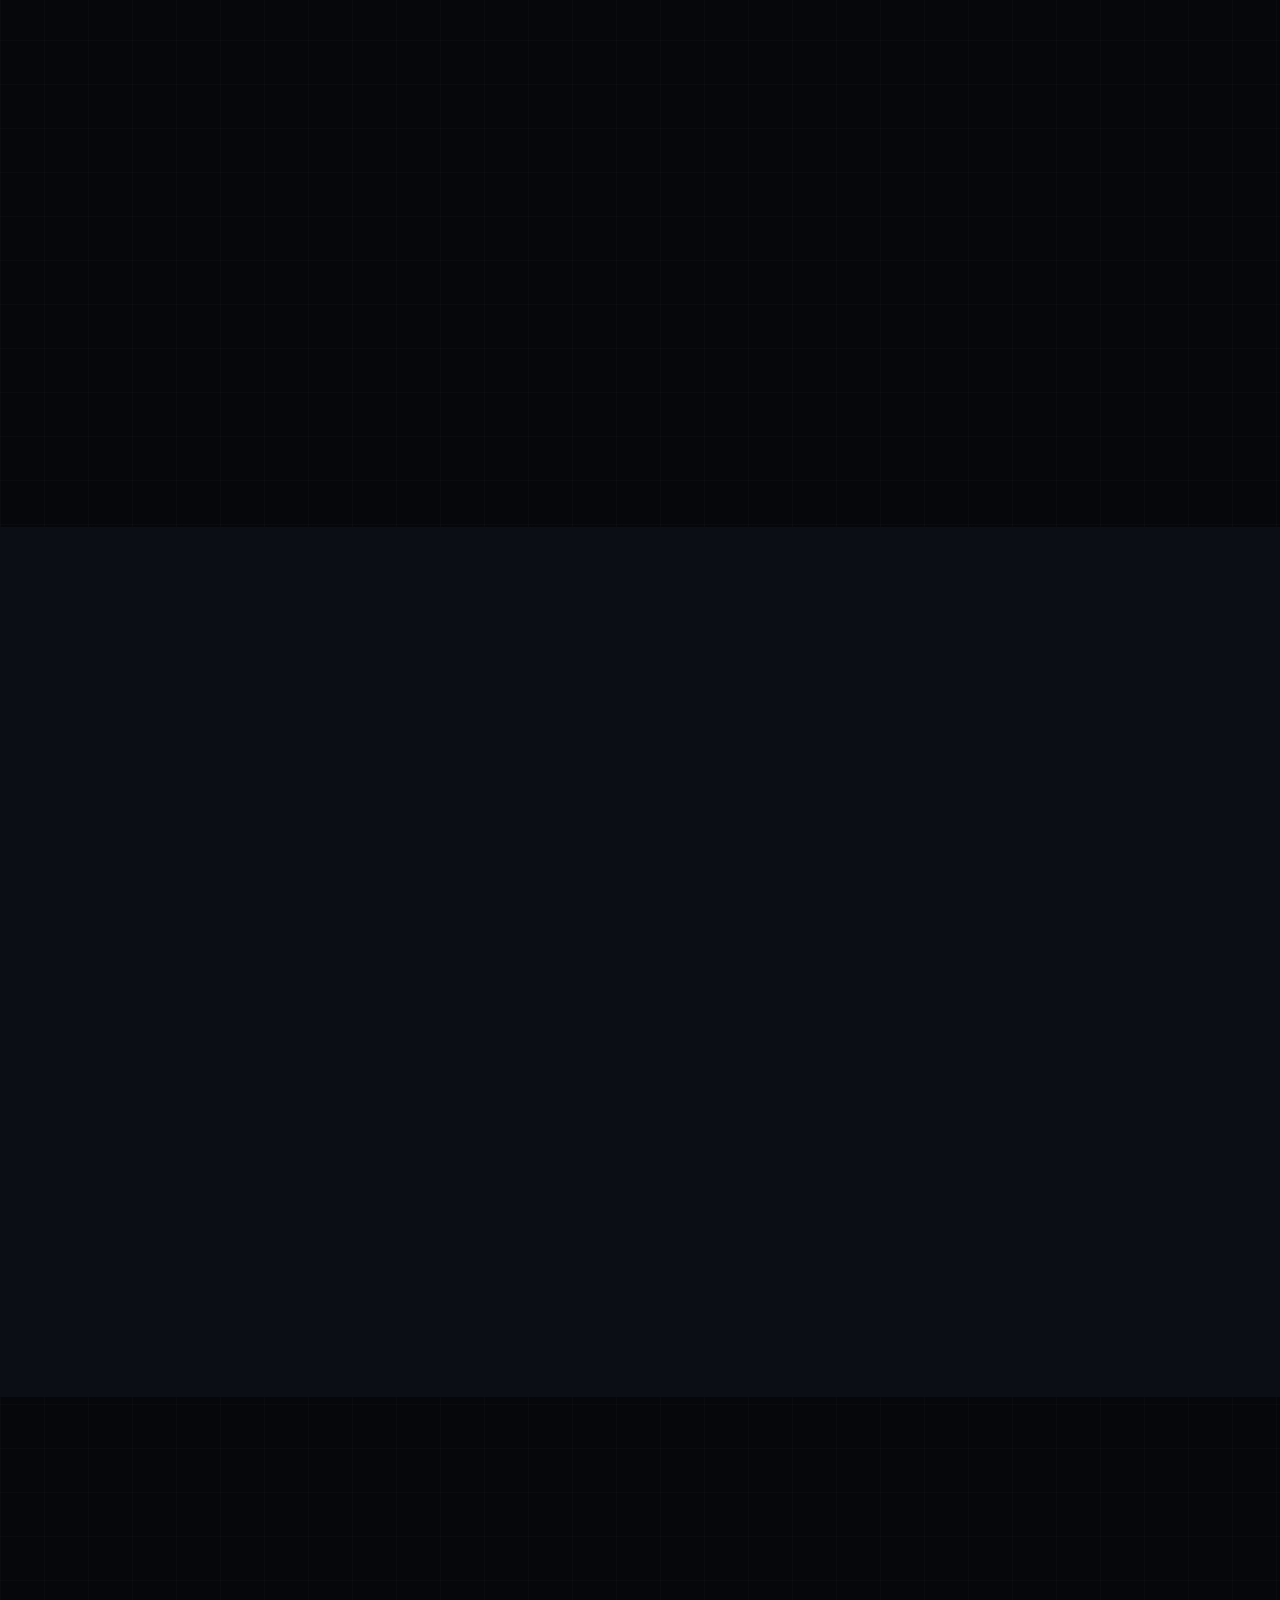
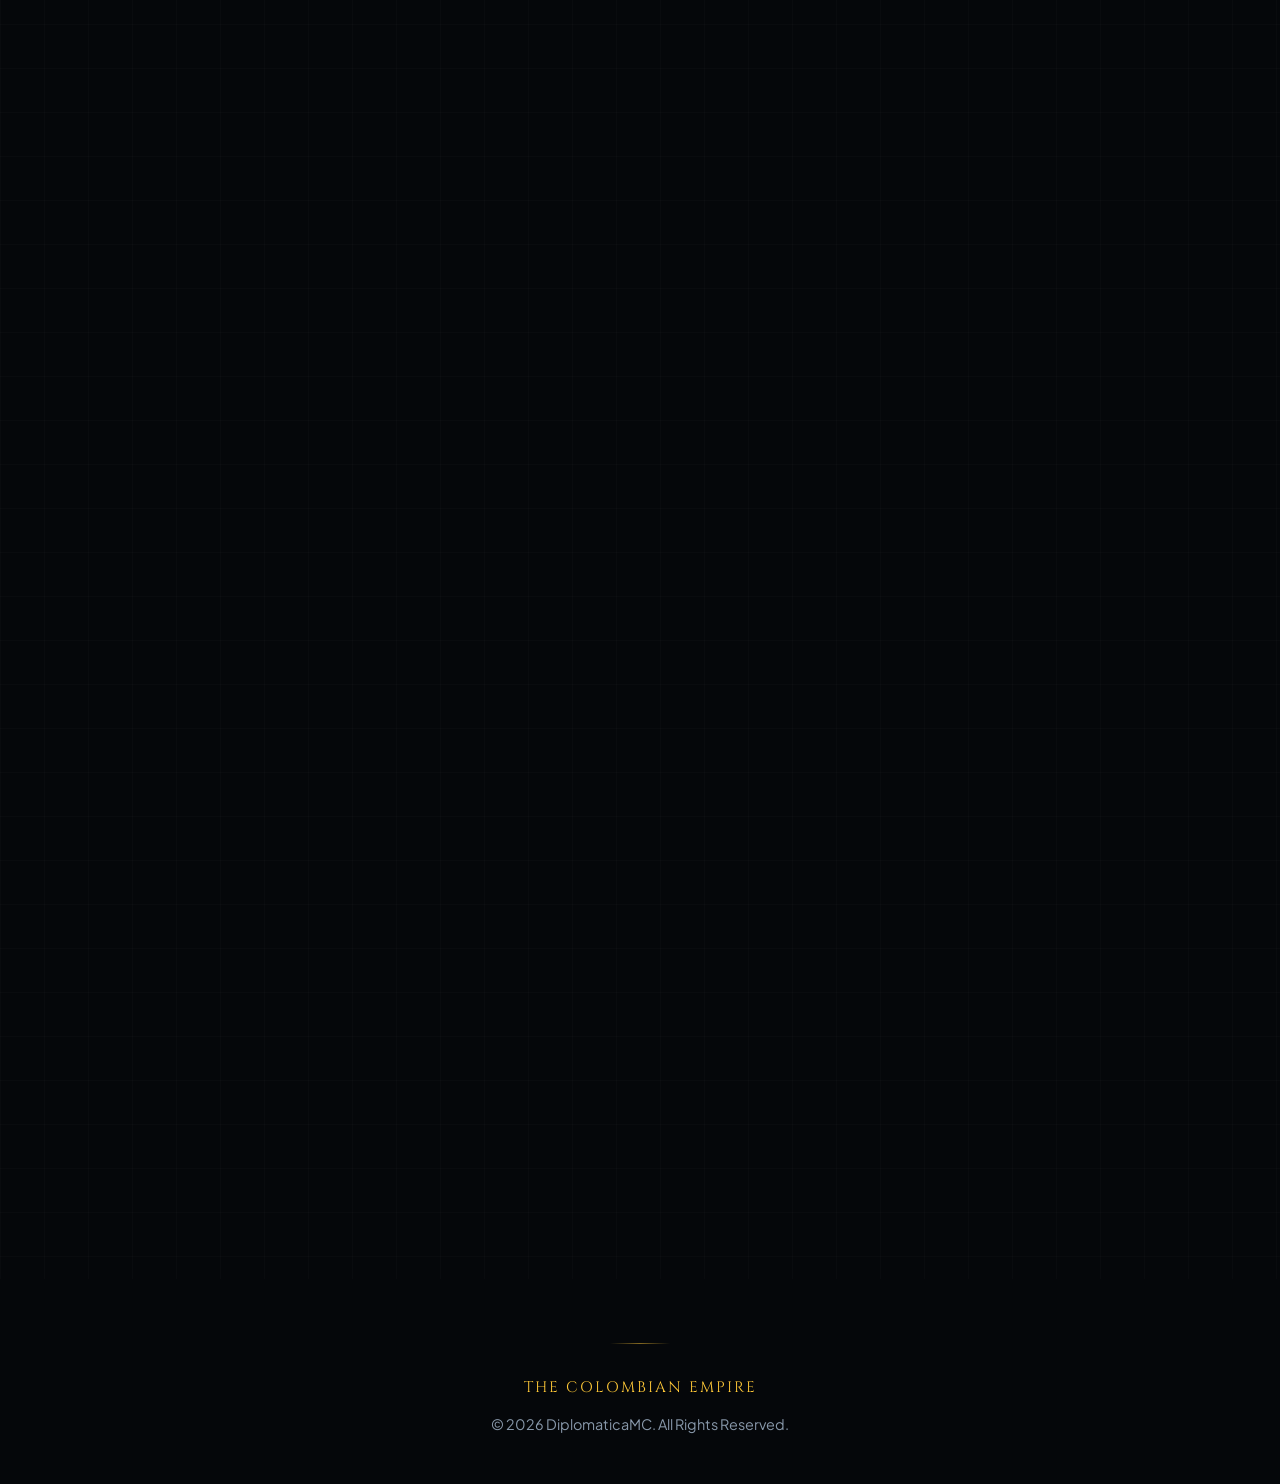
==== commit 7cf0a7b6: "Add new user 'alexiszadas34' to the list" ====
--- a/index.html
+++ b/index.html
@@ -518,9 +518,9 @@
 */
 const leaders = [
   { username: "ueq_",       role: "Emperor of Colombia", town: "Pijao", joined: "Est. 2026", bio: "Founder and Emperor of the Colombian Empire." },
-  { username: "OliveTree315", role: "Prime Minister of Colombia", town: "Pijao", joined: "2026", bio: "" },
-  { username: "pikagamer55", role: "President of Central America", town: "Tegucigalpa", joined: "2026", bio: "" },
-  { username: "zaity1",     role: "Prime Minister of Central America", town: "Tegucigalpa", joined: "2026", bio: "" },
+  { username: "OliveTree315", role: "Prime Minister of Colombia", town: "Medellin_Antioquia", joined: "2026", bio: "" },
+  { username: "pikagamer55", role: "President of Central America", town: "Puerto Lempira", joined: "2025", bio: "" },
+  { username: "zaity1",     role: "Prime Minister of Central America", town: "Tegucigalpa", joined: "2025", bio: "" },
 ];
 
 const citizens = [
@@ -564,6 +564,10 @@
   { username: "wewakm2",           role: "Citizen" },
   { username: "AnythingIsFinee",   role: "Citizen" },
   { username: "ThyCoolio",         role: "Citizen" },
+   { username: "sarcasticbox",         role: "Citizen" },
+   { username: "jakke_mugen",         role: "Citizen" },
+   { username: "alexiszadas34",         role: "Citizen" },
+];
 ];
 
 function renderPlayerCards(list, containerId, isLeader) {
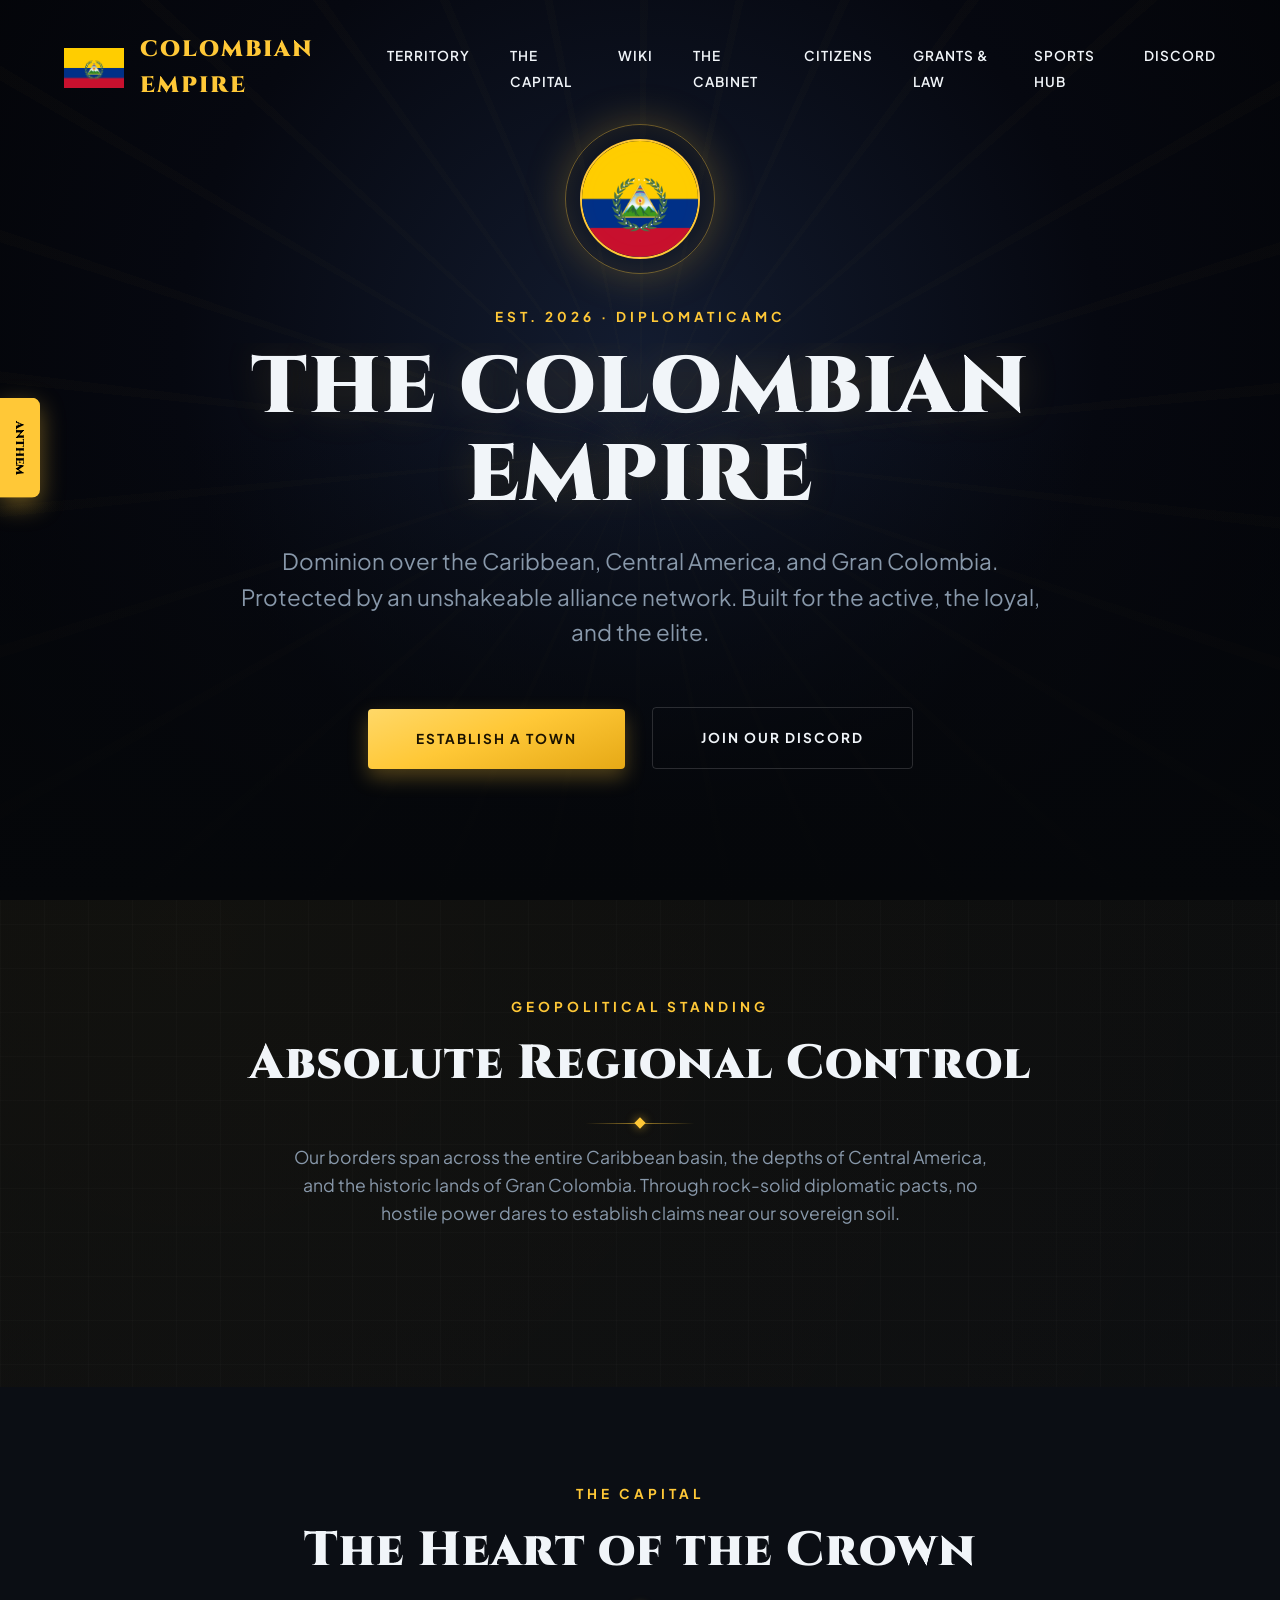
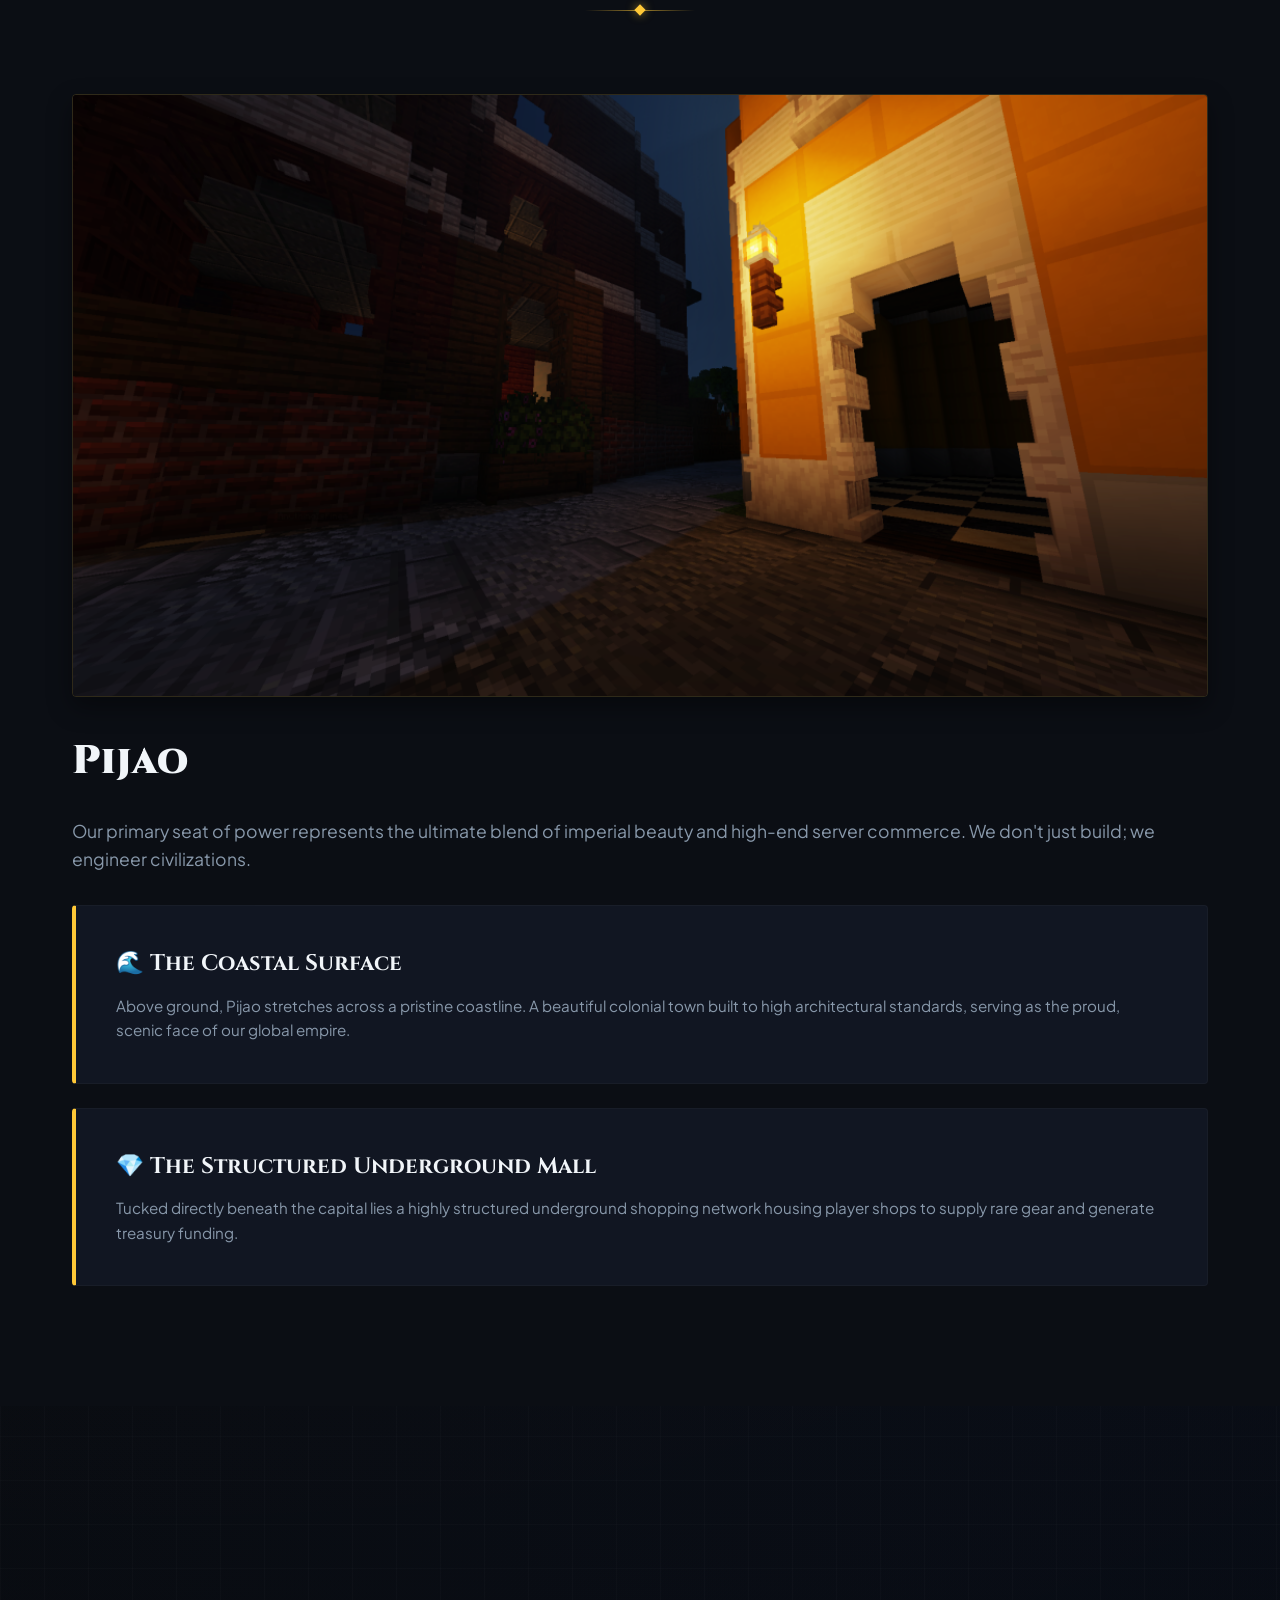
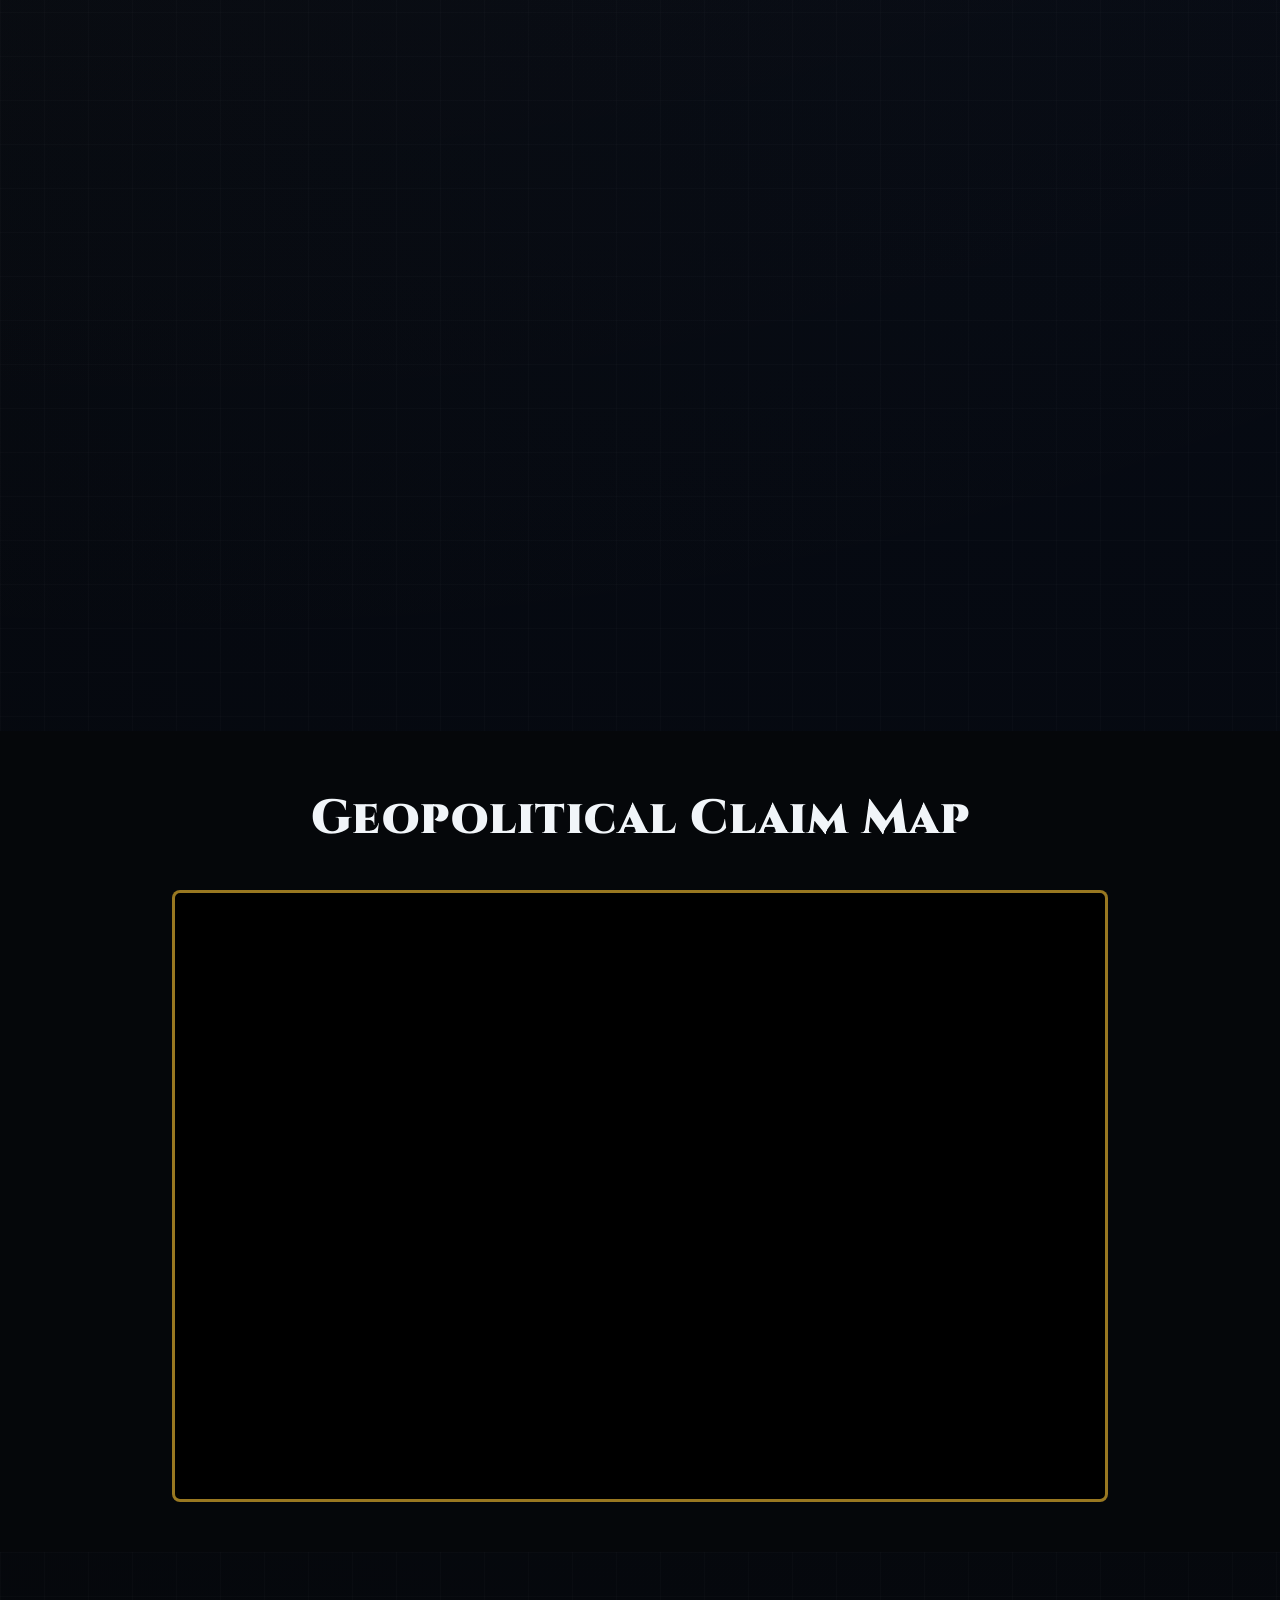
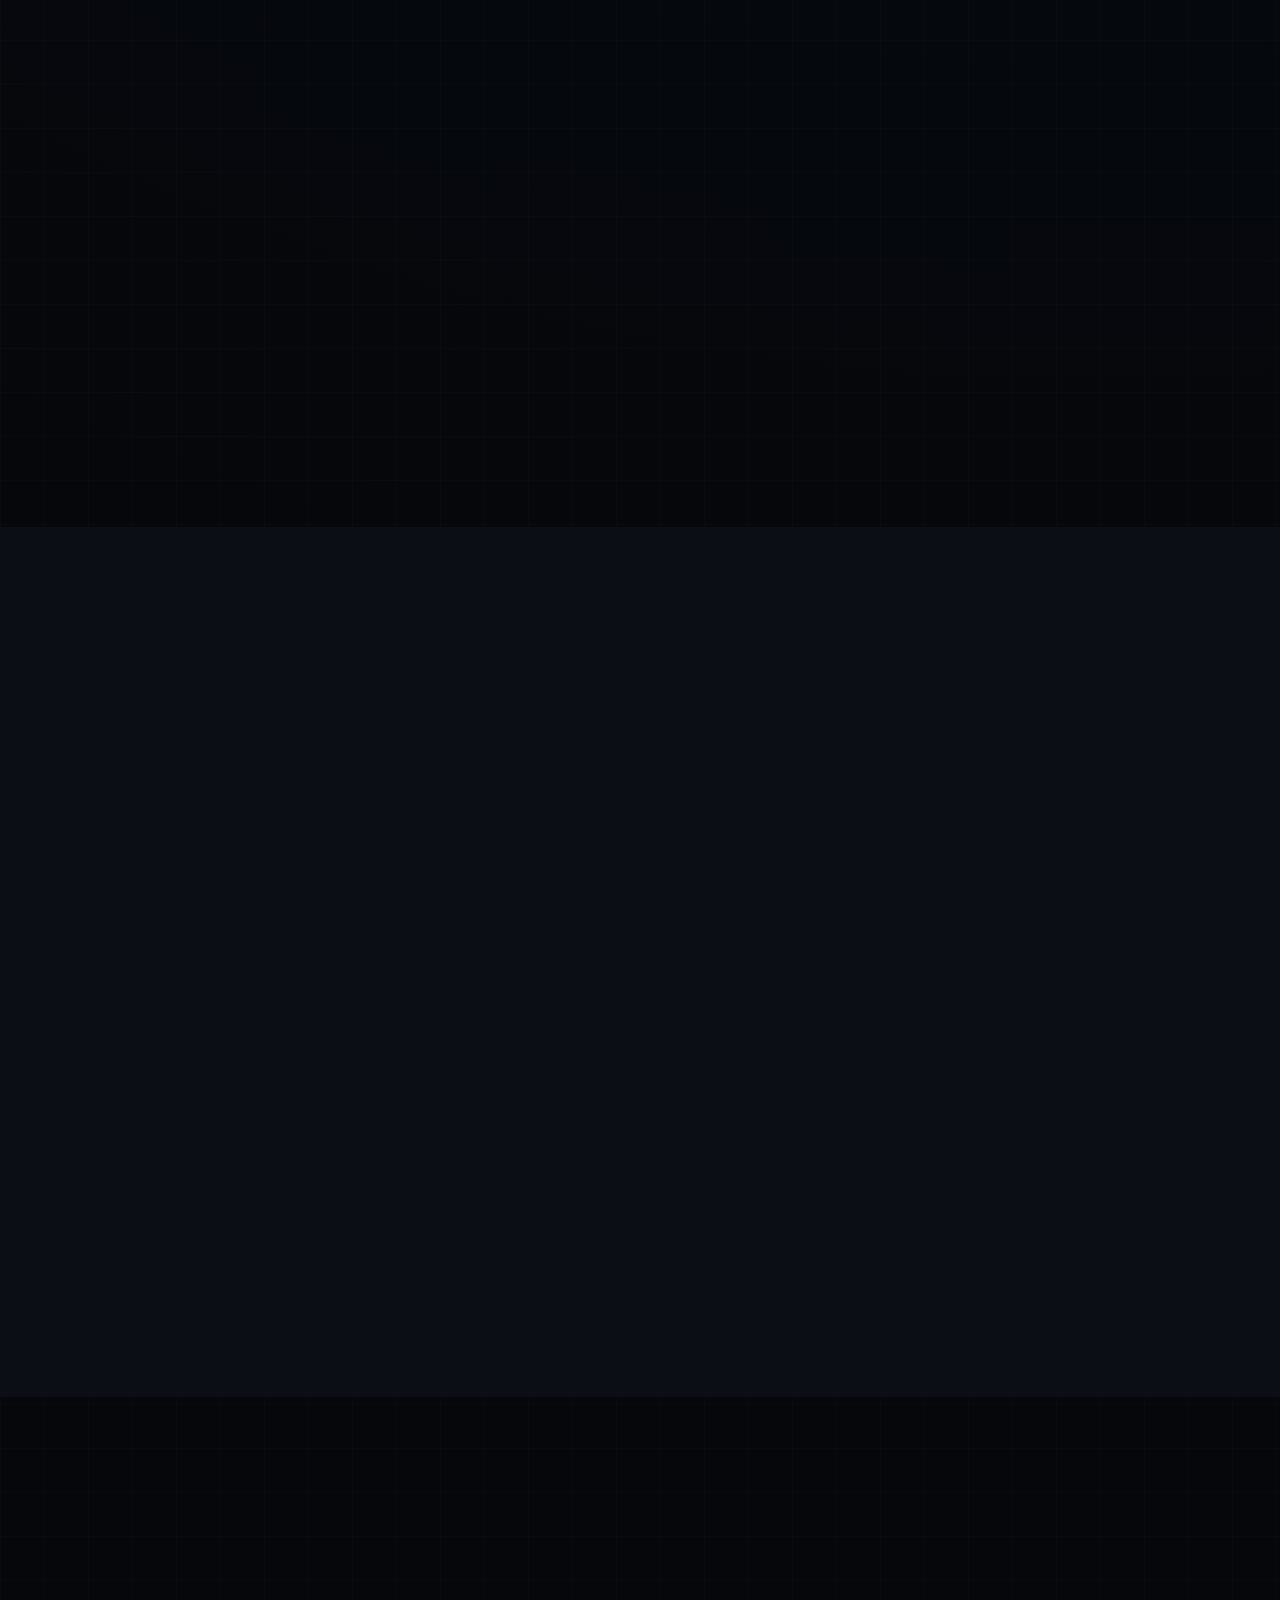
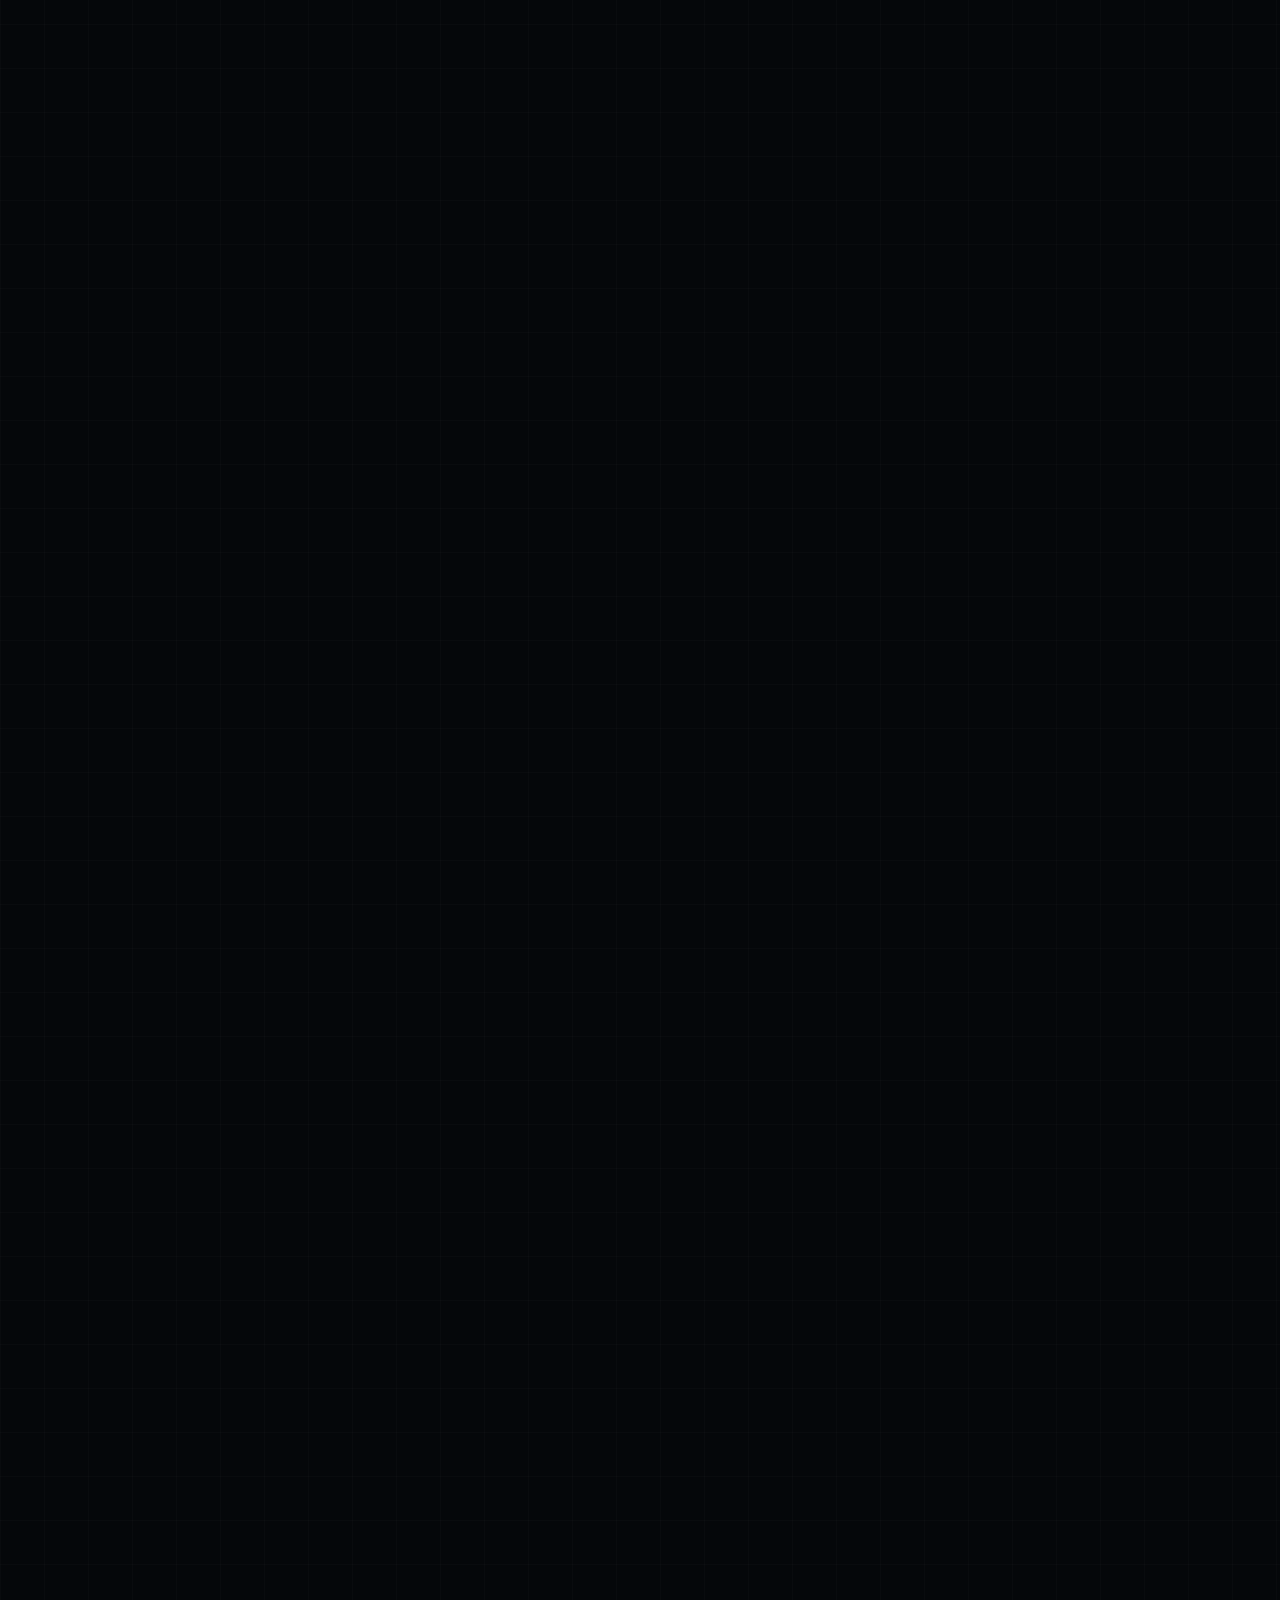
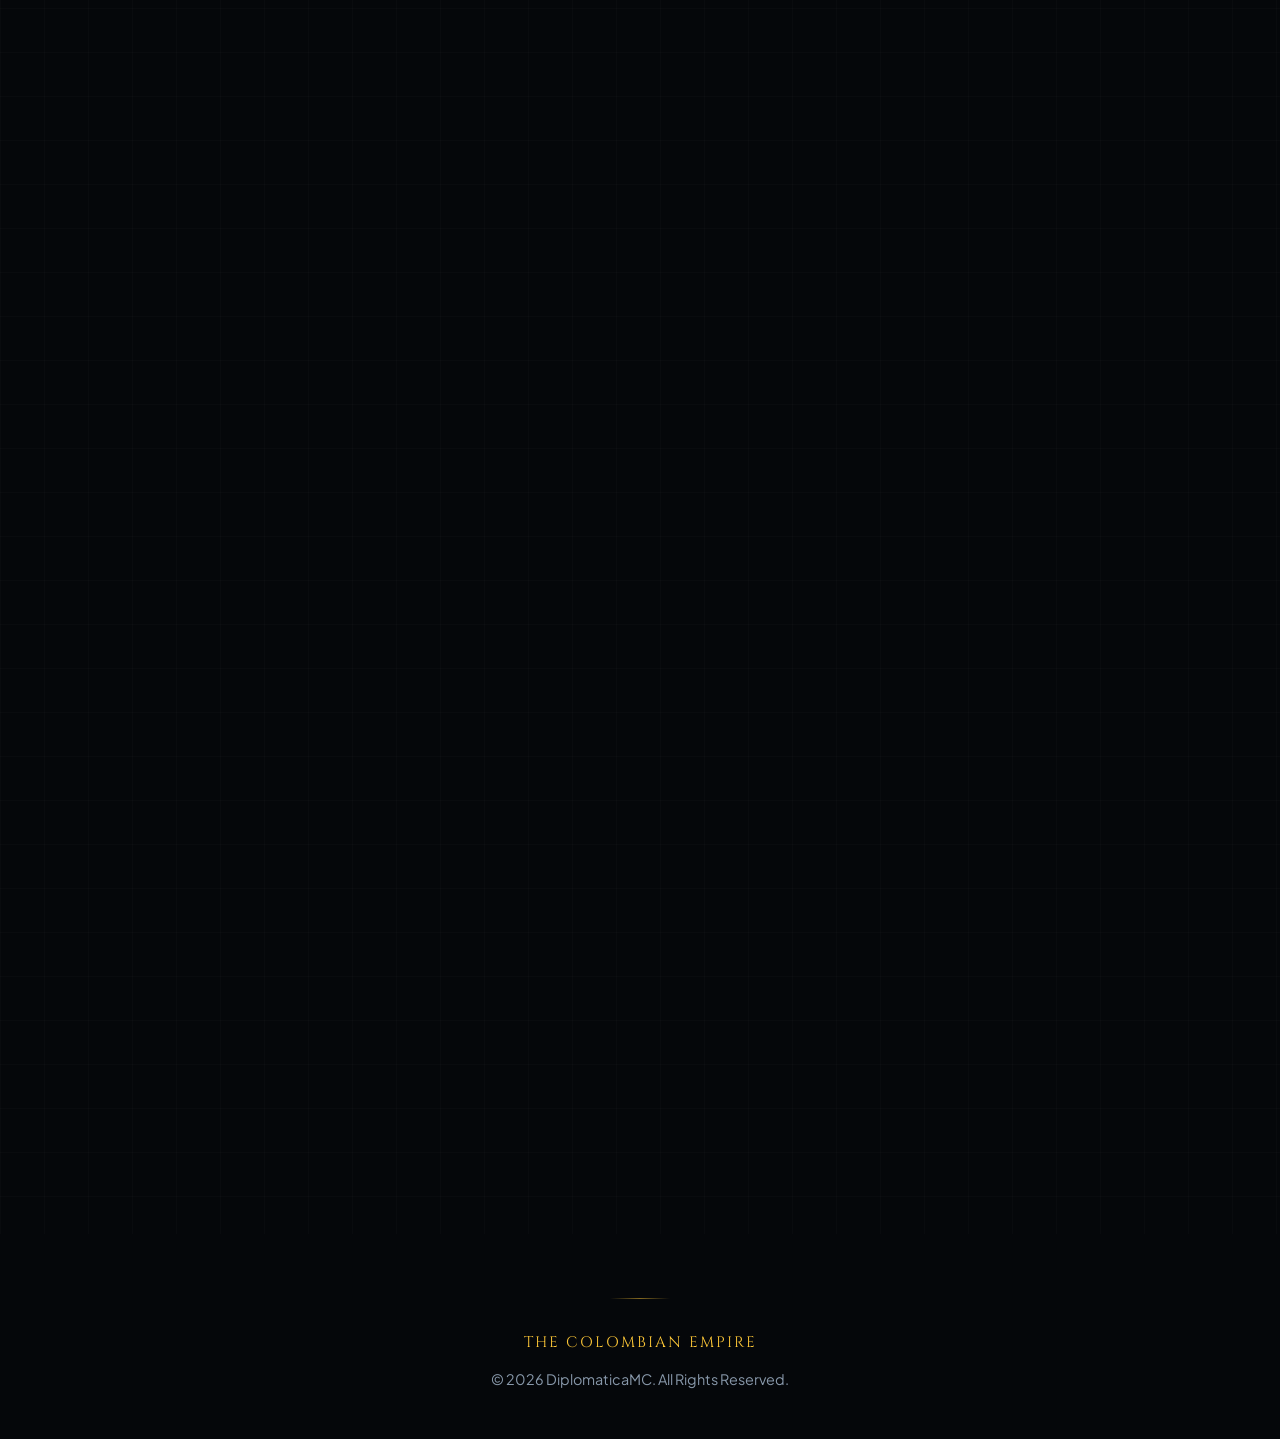
==== commit 2e385e33: "Enhance SEO, mobile navigation, and back-to-top button Added meta tags for SEO and social sharing, i" ====
--- a/index.html
+++ b/index.html
@@ -4,17 +4,16 @@
 <meta charset="UTF-8">
 <meta name="viewport" content="width=device-width, initial-scale=1.0">
 <title>The Colombian Empire | DiplomaticaMC</title>
+<meta name="description" content="The Colombian Empire — a sovereign nation on DiplomaticaMC spanning the Caribbean, Central America, and Gran Colombia. Territory, citizens, treasury, and diplomacy.">
+<meta property="og:title" content="The Colombian Empire | DiplomaticaMC">
+<meta property="og:description" content="Dominion over the Caribbean, Central America, and Gran Colombia. Built for the active, the loyal, and the elite.">
+<meta property="og:type" content="website">
+<meta property="og:image" content="Untitled design (3).png">
 <link rel="icon" type="image/x-icon" href="/Untitled design (3).png">
 <link rel="preconnect" href="https://fonts.googleapis.com">
 <link rel="preconnect" href="https://fonts.gstatic.com" crossorigin>
 <link href="https://fonts.googleapis.com/css2?family=Cinzel:wght@700;900&family=Plus+Jakarta+Sans:wght@400;600;700&display=swap" rel="stylesheet">
 <style>
-/* ============================================
-   THE COLOMBIAN EMPIRE — Shared Design System
-   ============================================ */
-
-
-
 * { box-sizing: border-box; margin: 0; padding: 0; }
 html { scroll-behavior: smooth; }
 body {
@@ -29,35 +28,24 @@
     linear-gradient(90deg, rgba(255,255,255,0.015) 1px, transparent 1px);
   background-size: auto, auto, 44px 44px, 44px 44px;
 }
-
-.center-header { position: relative; }
+.center-header { position: relative; text-align: center; margin-bottom: 4rem; }
 .center-header .section-title { position: relative; padding-bottom: 1.5rem; }
 .center-header .section-title::after {
-  content: '';
-  position: absolute; bottom: 0; left: 50%; transform: translateX(-50%) rotate(45deg);
+  content: ''; position: absolute; bottom: 0; left: 50%; transform: translateX(-50%) rotate(45deg);
   width: 8px; height: 8px; background: #ffc837; box-shadow: 0 0 10px rgba(255,200,55,0.6);
 }
 .center-header .section-title::before {
-  content: '';
-  position: absolute; bottom: 3px; left: 50%; transform: translateX(-50%);
+  content: ''; position: absolute; bottom: 3px; left: 50%; transform: translateX(-50%);
   width: 110px; height: 1px;
   background: linear-gradient(90deg, transparent, rgba(255,200,55,0.55) 45%, rgba(255,200,55,0.55) 55%, transparent);
 }
-
 .container { max-width: 1200px; margin: 0 auto; padding: 0 2rem; }
 .section { padding: 6rem 0; animation: fadeInUp 0.8s ease-out forwards; content-visibility: auto; contain-intrinsic-size: 1px 800px; }
 .bg-alt { background-color: #0b0e14; }
-
 @keyframes fadeInUp { from { opacity: 0; transform: translateY(30px); } to { opacity: 1; transform: translateY(0); } }
-@keyframes float { 0%, 100% { transform: translateY(0px); } 50% { transform: translateY(-8px); } }
-@keyframes glow-pulse {
-  0% { box-shadow: 0 8px 25px rgba(255, 200, 55, 0.4); }
-  50% { box-shadow: 0 12px 40px rgba(255, 200, 55, 0.8); }
-  100% { box-shadow: 0 8px 25px rgba(255, 200, 55, 0.4); }
-}
-
+@keyframes glow-pulse { 0% { box-shadow: 0 8px 25px rgba(255, 200, 55, 0.4); } 50% { box-shadow: 0 12px 40px rgba(255, 200, 55, 0.8); } 100% { box-shadow: 0 8px 25px rgba(255, 200, 55, 0.4); } }
 .navbar { display: flex; justify-content: space-between; align-items: center; padding: 2rem 4rem; position: relative; width: 100%; z-index: 10; }
-.navbar.solid { background-color: #0b0e14; border-bottom: 1px solid rgba(255,255,255,0.05); }
+.navbar.transparent { position: absolute; }
 .nav-brand { display: flex; align-items: center; gap: 1rem; text-decoration: none; }
 .nav-logo-img { height: 40px; width: auto; object-fit: contain; }
 .nav-logo { font-family: 'Cinzel', serif; font-weight: 900; font-size: 1.4rem; letter-spacing: 2px; color: #ffc837; }
@@ -66,8 +54,24 @@
 .nav-links a::after { content: ''; position: absolute; bottom: -4px; left: 0; width: 0; height: 2px; background: #ffc837; transition: width 0.3s ease; }
 .nav-links a:hover { color: #ffc837; }
 .nav-links a:hover::after { width: 100%; }
-@media (max-width: 950px) { .navbar { padding: 1.5rem; } .nav-links { display: none; } }
-
+.nav-toggle { display: none; flex-direction: column; gap: 5px; background: none; border: none; cursor: pointer; padding: 8px; z-index: 100; }
+.nav-toggle span { display: block; width: 24px; height: 2px; background: #ffc837; transition: all 0.3s ease; }
+.nav-toggle.open span:nth-child(1) { transform: translateY(7px) rotate(45deg); }
+.nav-toggle.open span:nth-child(2) { opacity: 0; }
+.nav-toggle.open span:nth-child(3) { transform: translateY(-7px) rotate(-45deg); }
+@media (max-width: 950px) {
+  .navbar { padding: 1.5rem; }
+  .nav-toggle { display: flex; }
+  .nav-links {
+    display: flex; flex-direction: column; gap: 0; position: fixed; top: 0; right: 0;
+    width: min(320px, 80vw); height: 100vh; background: #0b0e14; padding: 6rem 2rem 2rem;
+    box-shadow: -10px 0 40px rgba(0,0,0,0.5); transform: translateX(100%); transition: transform 0.35s ease;
+    z-index: 99; border-left: 1px solid rgba(255,200,55,0.15);
+  }
+  .nav-links.open { transform: translateX(0); }
+  .nav-links li { border-bottom: 1px solid rgba(255,255,255,0.05); }
+  .nav-links a { display: block; padding: 1.1rem 0; }
+}
 .btn { display: inline-block; padding: 1.2rem 3rem; font-weight: 700; text-transform: uppercase; font-size: 0.85rem; letter-spacing: 2px; text-decoration: none; border-radius: 4px; transition: all 0.3s cubic-bezier(0.23, 1, 0.320, 1); cursor: pointer; border: none; position: relative; overflow: hidden; }
 .btn:hover { transform: translateY(-3px); }
 .btn-primary { background: linear-gradient(160deg, #ffd868 0%, #ffc837 45%, #e6a916 100%); color: #1a1200; box-shadow: 0 8px 20px rgba(255, 200, 55, 0.3); }
@@ -75,58 +79,35 @@
 .btn-secondary { border: 1px solid rgba(255,255,255,0.15); color: #f1f5f9; margin-left: 1.5rem; transition: all 0.3s ease; }
 .btn-secondary:hover { background: rgba(255,255,255,0.05); border-color: #ffc837; color: #ffc837; }
 @media (max-width: 950px) { .btn-secondary { margin-left: 0; margin-top: 1rem; display: block; } }
-
-.back-link { color: #ffc837; text-decoration: none; font-weight: 700; text-transform: uppercase; letter-spacing: 2px; font-size: 0.85rem; display: inline-flex; align-items: center; gap: 0.5rem; transition: gap 0.3s ease; }
-.back-link:hover { gap: 0.9rem; }
-
-.center-header { text-align: center; margin-bottom: 4rem; }
 .sub-title { color: #ffc837; text-transform: uppercase; letter-spacing: 4px; font-size: 0.85rem; font-weight: 700; display: block; margin-bottom: 0.5rem; }
 .section-title { font-family: 'Cinzel', serif; font-size: 3rem; font-weight: 900; margin-bottom: 1rem; letter-spacing: 1px; }
 .section-desc { color: #8898aa; max-width: 700px; margin: 0 auto; font-size: 1.1rem; }
-
 .grid { display: grid; gap: 2rem; }
-.grid-2 { grid-template-columns: repeat(2, 1fr); }
 .grid-3 { grid-template-columns: repeat(3, 1fr); }
-@media (max-width: 950px) { .grid-2, .grid-3 { grid-template-columns: 1fr; gap: 2rem; } }
-
+@media (max-width: 950px) { .grid-3 { grid-template-columns: 1fr; gap: 2rem; } }
 .pijao-card { background-color: #111622; border: 1px solid rgba(255,255,255,0.03); padding: 2.5rem; border-radius: 4px; border-left: 4px solid #ffc837; margin-bottom: 1.5rem; transition: all 0.3s ease; }
 .pijao-card:hover { background-color: #141a24; border-left-color: #ffd254; box-shadow: 0 8px 20px rgba(255, 200, 55, 0.1); }
 .pijao-card h3 { font-family: 'Cinzel', serif; font-size: 1.4rem; margin-bottom: 0.75rem; display: flex; align-items: center; gap: 0.75rem; }
 .pijao-card p { color: #8898aa; font-size: 0.95rem; }
-
-.gov-pill { background-color: #111622; padding: 2.25rem 2rem; border-radius: 4px; box-shadow: 0 5px 15px rgba(0,0,0,0.2); transition: box-shadow 0.3s ease, transform 0.3s ease; will-change: transform; text-align: center; position: relative; border: 1px solid rgba(255,255,255,0.03); }
+.gov-pill { background-color: #111622; padding: 2.25rem 2rem; border-radius: 4px; box-shadow: 0 5px 15px rgba(0,0,0,0.2); transition: box-shadow 0.3s ease, transform 0.3s ease; text-align: center; position: relative; border: 1px solid rgba(255,255,255,0.03); }
 .gov-pill:hover { box-shadow: 0 10px 30px rgba(0,0,0,0.4), 0 0 24px rgba(255, 200, 55, 0.12); transform: translateY(-4px); }
 .gov-pill .medallion { width: 56px; height: 56px; margin: 0 auto 1rem; border-radius: 50%; display: flex; align-items: center; justify-content: center; font-size: 1.5rem; background: radial-gradient(circle at 35% 30%, #1c2130, #0b0e14); border: 1px solid rgba(255,200,55,0.35); box-shadow: inset 0 0 12px rgba(255,200,55,0.08), 0 4px 12px rgba(0,0,0,0.3); }
 .gov-pill h4 { font-family: 'Cinzel', serif; font-size: 1.05rem; margin-bottom: 0.5rem; color: #fff; letter-spacing: 1px; text-transform: uppercase; }
 .gov-pill p { color: #8898aa; font-size: 0.88rem; }
-
-.stat-row { display: flex; flex-wrap: wrap; gap: 1rem; margin: 2rem 0; }
-.stat-pill { background-color: #111622; border: 1px solid rgba(255,200,55,0.15); border-radius: 4px; padding: 0.9rem 1.5rem; }
-.stat-pill .stat-label { display: block; font-size: 0.7rem; text-transform: uppercase; letter-spacing: 1.5px; color: #8898aa; margin-bottom: 0.25rem; }
-.stat-pill .stat-value { font-family: 'Cinzel', serif; font-weight: 700; color: #ffc837; font-size: 1.1rem; }
-
-.gallery-box { border-radius: 4px; overflow: hidden; border: 1px solid rgba(255, 200, 55, 0.15); box-shadow: 0 10px 25px rgba(0,0,0,0.4); transition: all 0.4s ease; }
-.gallery-box:hover { border-color: rgba(255, 200, 55, 0.4); box-shadow: 0 20px 50px rgba(255, 200, 55, 0.15), 0 0 30px rgba(255, 200, 55, 0.1); }
-.gallery-box img { width: 100%; height: auto; display: block; }
-
 .footer { text-align: center; padding: 4rem 2rem 3rem; background-color: #05070a; position: relative; color: #8898aa; font-size: 0.9rem; }
 .footer::before { content: ''; display: block; width: 60px; height: 1px; background: linear-gradient(90deg, transparent, rgba(255,200,55,0.5), transparent); margin: 0 auto 2rem; }
 .footer .footer-brand { font-family: 'Cinzel', serif; color: #ffc837; letter-spacing: 2px; font-size: 0.95rem; margin-bottom: 0.75rem; text-transform: uppercase; }
-.home-btn { position: fixed; bottom: 20px; right: 20px; background-color: #111622; color: #fff; padding: 10px 15px; text-decoration: none; font-size: 14px; font-weight: bold; border: 1px solid rgba(255, 200, 55, 0.3); border-radius: 4px; z-index: 1000; transition: all 0.3s ease; }
+.home-btn { position: fixed; bottom: 20px; right: 20px; background-color: #111622; color: #fff; padding: 10px 15px; text-decoration: none; font-size: 14px; font-weight: bold; border: 1px solid rgba(255, 200, 55, 0.3); border-radius: 4px; z-index: 1000; transition: all 0.3s ease; cursor: pointer; opacity: 0; pointer-events: none; transform: translateY(10px); }
+.home-btn.visible { opacity: 1; pointer-events: auto; transform: translateY(0); }
 .home-btn:hover { border-color: #ffc837; color: #ffc837; box-shadow: 0 4px 12px rgba(255, 200, 55, 0.2); }
-
 .music-sidebar-left { position: fixed; left: 0; top: 50%; transform: translateY(-50%); z-index: 2000; }
 .music-btn { width: 40px; height: 100px; background: #ffc837; color: #000; border: 2px solid #ffc837; border-left: none; border-radius: 0 8px 8px 0; font-family: 'Cinzel', serif; font-weight: 900; cursor: pointer; writing-mode: vertical-rl; box-shadow: 0 8px 25px rgba(255, 200, 55, 0.4); transition: all 0.3s cubic-bezier(0.23, 1, 0.320, 1); font-size: 0.7rem; text-orientation: mixed; }
 .music-btn:hover { animation: glow-pulse 1.5s infinite; background: #fff; box-shadow: 0 12px 35px rgba(255, 200, 55, 0.6); }
 #hidden-audio { display: none; }
-
-.navbar.transparent { position: absolute; }
-
 .hero { height: 100vh; display: flex; align-items: center; justify-content: center; position: relative; text-align: center; background: radial-gradient(circle at 50% 40%, #131c30 0%, #060810 55%, #030407 100%); overflow: hidden; }
 .hero::before { content: ''; position: absolute; inset: 0; background: repeating-conic-gradient(from 0deg, rgba(255,200,55,0.025) 0deg 1deg, transparent 1deg 12deg); animation: rotate-rays 90s linear infinite; opacity: 0.6; }
 @keyframes rotate-rays { to { transform: rotate(360deg); } }
 .hero-overlay { position: absolute; top: 0; left: 0; right: 0; bottom: 0; background: linear-gradient(to bottom, transparent 45%, #05070a); }
-
 .embers { position: absolute; inset: 0; overflow: hidden; pointer-events: none; z-index: 1; }
 .embers span { position: absolute; bottom: -20px; width: 3px; height: 3px; border-radius: 50%; background: #ffc837; box-shadow: 0 0 6px 1px rgba(255,200,55,0.8); opacity: 0; animation: ember-rise linear infinite; }
 .embers span:nth-child(1) { left: 8%; width: 2px; height: 2px; animation-duration: 11s; animation-delay: 0.5s; }
@@ -135,10 +116,6 @@
 .embers span:nth-child(4) { left: 39%; animation-duration: 16s; animation-delay: 6s; }
 .embers span:nth-child(5) { left: 52%; width: 2px; height: 2px; animation-duration: 12s; animation-delay: 2s; }
 .embers span:nth-child(6) { left: 64%; animation-duration: 15s; animation-delay: 4.5s; }
-.embers span:nth-child(7) { left: 74%; width: 2px; height: 2px; animation-duration: 10s; animation-delay: 0s; }
-.embers span:nth-child(8) { left: 83%; animation-duration: 13s; animation-delay: 5.5s; }
-.embers span:nth-child(9) { left: 92%; width: 2px; height: 2px; animation-duration: 17s; animation-delay: 2.5s; }
-.embers span:nth-child(10) { left: 46%; animation-duration: 18s; animation-delay: 7.5s; }
 @keyframes ember-rise {
   0% { transform: translateY(0) translateX(0); opacity: 0; }
   8% { opacity: 0.9; }
@@ -146,12 +123,9 @@
   92% { opacity: 0.3; }
   100% { transform: translateY(-92vh) translateX(-8px); opacity: 0; }
 }
-
 .hero-content { position: relative; z-index: 2; max-width: 950px; padding: 0 2rem; display: flex; flex-direction: column; align-items: center; }
-
 .hero::after { content: ''; position: absolute; inset: 0; background: radial-gradient(circle at 50% 38%, rgba(255,220,140,0.5), transparent 45%); opacity: 0; animation: impact-flash 0.5s ease-out 0.78s forwards; pointer-events: none; z-index: 1; }
 @keyframes impact-flash { 0% { opacity: 0; } 15% { opacity: 1; } 100% { opacity: 0; } }
-
 .hero-flag-frame { position: relative; width: 150px; height: 150px; margin-bottom: 2rem; display: flex; align-items: center; justify-content: center; opacity: 0; animation: stamp-drop 0.95s cubic-bezier(0.34, 1.15, 0.64, 1) 0.1s forwards; }
 @keyframes stamp-drop {
   0%   { opacity: 0; transform: translateY(-160px) scale(1.5) rotate(-10deg); }
@@ -162,10 +136,8 @@
 }
 .hero-flag-frame::before { content: ''; position: absolute; inset: 0; border-radius: 50%; border: 1px solid rgba(255,200,55,0.4); box-shadow: 0 0 40px rgba(255,200,55,0.25), inset 0 0 30px rgba(255,200,55,0.1); opacity: 0; animation: glow-pulse 3s ease-in-out 0.95s infinite, ring-fade-in 0.3s ease-out 0.95s forwards; }
 @keyframes ring-fade-in { to { opacity: 1; } }
-
 .hero-flag-frame .shockwave { position: absolute; inset: 0; margin: auto; width: 100%; height: 100%; border-radius: 50%; border: 1px solid rgba(255,200,55,0.7); opacity: 0; animation: shockwave 0.7s ease-out 0.62s forwards; pointer-events: none; }
 @keyframes shockwave { 0% { opacity: 0.8; transform: scale(0.5); } 100% { opacity: 0; transform: scale(2.4); } }
-
 .impact-sparks { position: absolute; inset: 0; pointer-events: none; }
 .impact-sparks span { position: absolute; top: 50%; left: 50%; width: 3px; height: 3px; border-radius: 50%; background: #ffc837; box-shadow: 0 0 6px 1px rgba(255,200,55,0.9); opacity: 0; animation: spark-burst 0.65s ease-out 0.62s forwards; }
 .impact-sparks span:nth-child(1) { animation-name: spark-burst-1; }
@@ -180,35 +152,17 @@
 @keyframes spark-burst-4 { 0% { opacity: 1; transform: translate(0,0); } 100% { opacity: 0; transform: translate(75px, 25px); } }
 @keyframes spark-burst-5 { 0% { opacity: 1; transform: translate(0,0); } 100% { opacity: 0; transform: translate(-15px, -75px); } }
 @keyframes spark-burst-6 { 0% { opacity: 1; transform: translate(0,0); } 100% { opacity: 0; transform: translate(20px, 75px); } }
-
-.hero-flag {
-    height: 120px;
-    width: 120px;
-    object-fit: cover;
-    border-radius: 50%;
-    border: 2px solid var(--imperial-gold);
-}
-
+.hero-flag { height: 120px; width: 120px; object-fit: cover; border-radius: 50%; border: 2px solid #ffc837; }
 .hero .sub-title { display: block; margin-bottom: 1rem; opacity: 0; animation: hero-reveal 0.7s ease-out 0.95s forwards; }
-
 .hero h1 { font-family: 'Cinzel', serif; font-size: 5rem; font-weight: 900; line-height: 1.1; margin-bottom: 1.5rem; letter-spacing: 6px; text-shadow: 0 0 40px rgba(255,200,55,0.15); clip-path: inset(0 100% 0 0); opacity: 0; animation: title-wipe 1s cubic-bezier(0.65, 0, 0.35, 1) 1.05s forwards; }
-@keyframes title-wipe {
-  0%   { clip-path: inset(0 100% 0 0); opacity: 1; letter-spacing: 6px; }
-  100% { clip-path: inset(0 0% 0 0); opacity: 1; letter-spacing: 2px; }
-}
-
+@keyframes title-wipe { 0% { clip-path: inset(0 100% 0 0); opacity: 1; letter-spacing: 6px; } 100% { clip-path: inset(0 0% 0 0); opacity: 1; letter-spacing: 2px; } }
 .hero p { font-size: 1.4rem; color: #8898aa; margin-bottom: 3.5rem; max-width: 800px; opacity: 0; animation: hero-reveal 0.8s ease-out 1.7s forwards; }
 .hero-buttons { opacity: 0; animation: hero-reveal 0.8s ease-out 1.9s forwards; }
 @keyframes hero-reveal { from { opacity: 0; transform: translateY(18px); } to { opacity: 1; transform: translateY(0); } }
-
 @media (max-width: 950px) { .hero h1 { font-size: 3.2rem; } }
-
-.pijao-showcase { display: grid; grid-template-columns: 1fr 1fr; gap: 4rem; align-items: center; }
 .pijao-img-box { border-radius: 4px; overflow: hidden; border: 1px solid rgba(255, 200, 55, 0.15); box-shadow: 0 10px 25px rgba(0,0,0,0.4); transition: all 0.4s ease; }
 .pijao-img-box:hover { border-color: rgba(255, 200, 55, 0.4); box-shadow: 0 20px 50px rgba(255, 200, 55, 0.15), 0 0 30px rgba(255, 200, 55, 0.1); }
 .pijao-img-box img { width: 100%; height: auto; display: block; }
-@media (max-width: 950px) { .pijao-showcase { grid-template-columns: 1fr; gap: 2rem; } }
-
 .town-card { background-color: #111622; border: 1px solid rgba(255,255,255,0.02); border-radius: 4px; overflow: hidden; display: flex; flex-direction: column; height: 100%; box-shadow: 0 10px 20px rgba(0,0,0,0.3); transition: box-shadow 0.4s ease, border-color 0.4s ease, transform 0.4s ease; }
 .town-card:hover { box-shadow: 0 25px 40px rgba(0,0,0,0.5), 0 0 30px rgba(255, 200, 55, 0.15); border-color: rgba(255,200,55,0.3); transform: translateY(-6px); }
 .town-img-box { width: 100%; aspect-ratio: 16/9; background-color: #161d2b; display: flex; align-items: center; justify-content: center; font-size: 3rem; border-bottom: 2px solid #0b0e14; position: relative; overflow: hidden; }
@@ -218,24 +172,16 @@
 .town-info { padding: 2rem; flex-grow: 1; display: flex; flex-direction: column; }
 .town-info h3 { font-family: 'Cinzel', serif; font-size: 1.5rem; margin-bottom: 0.5rem; color: #fff; }
 .town-info p { color: #8898aa; font-size: 0.95rem; margin-bottom: 1.5rem; flex-grow: 1; }
-
 .law-banner { background: linear-gradient(90deg, #5c0606 0%, #1e0303 100%); border: 1px solid #dc2626; border-radius: 4px; padding: 3.5rem; text-align: center; margin-top: 2rem; transition: all 0.3s ease; }
 .law-banner:hover { box-shadow: 0 10px 30px rgba(220, 38, 38, 0.2); }
 .law-banner h3 { font-family: 'Cinzel', serif; font-size: 2rem; color: #fff; margin-bottom: 0.75rem; }
 .law-banner p { color: #fca5a5; max-width: 750px; margin: 0 auto; font-size: 1.1rem; font-weight: 600; }
-
 .grant-section { text-align: center; background-color: #111622; border: 1px solid rgba(255, 200, 55, 0.1); padding: 4rem; border-radius: 4px; position: relative; overflow: hidden; transition: all 0.3s ease; }
 .grant-section:hover { border-color: rgba(255, 200, 55, 0.3); box-shadow: 0 10px 30px rgba(255, 200, 55, 0.1); }
 .gold-amount { font-family: 'Cinzel', serif; font-size: 4rem; color: #ffc837; font-weight: 900; margin: 1.5rem 0; display: block; text-shadow: 0 0 20px rgba(255,200,55,0.2); }
-
 .map-box { position: relative; border: 3px solid rgba(255,200,55,0.6); border-radius: 8px; overflow: hidden; background: #000; }
 .map-box::after { content: ''; position: absolute; inset: -4px; border-radius: 10px; box-shadow: 0 0 40px 12px rgba(255, 200, 55, 0.7); opacity: 0.3; animation: pulse-border-glow 4s infinite ease-in-out; pointer-events: none; }
-@keyframes pulse-border-glow {
-  0%, 100% { opacity: 0.25; }
-  50% { opacity: 0.9; }
-}
-
-/* ---------- Citizen Roster ---------- */
+@keyframes pulse-border-glow { 0%, 100% { opacity: 0.25; } 50% { opacity: 0.9; } }
 .leader-grid { display: grid; grid-template-columns: repeat(4, 1fr); gap: 1.25rem; margin-bottom: 3rem; }
 @media (max-width: 950px) { .leader-grid { grid-template-columns: repeat(2, 1fr); } }
 .citizen-card { background-color: #111622; border: 1px solid rgba(255,255,255,0.03); border-radius: 4px; padding: 1.5rem 1.25rem; text-align: center; transition: all 0.3s ease; cursor: pointer; }
@@ -249,9 +195,6 @@
 @media (max-width: 950px) { .citizen-grid { grid-template-columns: repeat(3, 1fr); } }
 @media (max-width: 600px) { .citizen-grid { grid-template-columns: repeat(2, 1fr); } }
 .roster-subhead { font-family: 'Cinzel', serif; font-size: 0.9rem; letter-spacing: 2px; text-transform: uppercase; color: #8898aa; margin-bottom: 1.25rem; text-align: center; }
-
-
-/* ---------- Citizen Profile Modal (wiki page) ---------- */
 .profile-overlay { position: fixed; inset: 0; background: rgba(5,7,10,0.88); z-index: 5000; display: none; align-items: center; justify-content: center; padding: 2rem; }
 .profile-overlay.open { display: flex; }
 .profile-modal { background: linear-gradient(180deg, #111622 0%, #0b0e14 100%); border: 1px solid rgba(255,200,55,0.25); border-radius: 6px; max-width: 520px; width: 100%; max-height: 85vh; overflow-y: auto; box-shadow: 0 30px 80px rgba(0,0,0,0.6); position: relative; }
@@ -268,8 +211,6 @@
 .profile-facts .fact .fk { font-size: 0.65rem; text-transform: uppercase; letter-spacing: 1px; color: #8898aa; margin-bottom: 0.3rem; }
 .profile-facts .fact .fv { font-family: 'Cinzel', serif; font-weight: 700; font-size: 0.9rem; color: #f1f5f9; }
 .profile-unverified { margin-top: 1.5rem; text-align: center; font-size: 0.75rem; color: #8898aa; font-style: italic; }
-
-/* ---------- DMC Wiki Widget ---------- */
 .wiki-widget { background-color: #111622; border: 1px solid rgba(255, 200, 55, 0.15); border-radius: 4px; max-width: 720px; margin: 0 auto; overflow: hidden; box-shadow: 0 10px 25px rgba(0,0,0,0.4); }
 .wiki-widget-head { display: flex; align-items: center; justify-content: space-between; padding: 1.25rem 1.75rem; border-bottom: 1px solid rgba(255,200,55,0.12); }
 .wiki-widget-head .wtag { font-family: 'Cinzel', serif; font-size: 0.75rem; letter-spacing: 2px; color: #ffc837; text-transform: uppercase; }
@@ -282,14 +223,17 @@
 .wiki-widget-text a:hover { text-decoration: underline; }
 @media (max-width: 600px) { .wiki-widget-body { flex-direction: column; } .wiki-widget-body img { width: 100%; height: 180px; } }
 
+.nav-scrim { position: fixed; inset: 0; background: rgba(0,0,0,0.5); z-index: 98; opacity: 0; pointer-events: none; transition: opacity 0.3s ease; }
+.nav-scrim.open { opacity: 1; pointer-events: auto; }
+
+
 </style>
 </head>
 <body>
 
+
 <div class="music-sidebar-left">
-  <button class="music-btn" onclick="document.getElementById('hidden-audio').paused ? document.getElementById('hidden-audio').play() : document.getElementById('hidden-audio').pause()">
-    ANTHEM
-  </button>
+  <button class="music-btn" onclick="document.getElementById('hidden-audio').paused ? document.getElementById('hidden-audio').play() : document.getElementById('hidden-audio').pause()">ANTHEM</button>
   <audio id="hidden-audio" src="Colombia National Anthem (Instrumental) - National Anthems Channel (128k) (1).mp3" loop></audio>
 </div>
 
@@ -298,7 +242,7 @@
     <img src="Untitled design (3).png" class="nav-logo-img" alt="Imperial Flag Emblem" />
     <div class="nav-logo">COLOMBIAN EMPIRE</div>
   </div>
-  <ul class="nav-links">
+  <ul class="nav-links" id="navLinks">
     <li><a href="/#domain">Territory</a></li>
     <li><a href="/#showcase">The Capital</a></li>
     <li><a href="/#wiki">Wiki</a></li>
@@ -308,19 +252,17 @@
     <li><a href="sports.html">Sports Hub</a></li>
     <li><a href="https://discord.gg/YUyHgnpXwj" target="_blank">Discord</a></li>
   </ul>
+  <button class="nav-toggle" id="navToggle" aria-label="Toggle menu"><span></span><span></span><span></span></button>
 </nav>
+<div class="nav-scrim" id="navScrim"></div>
 
 <header class="hero">
   <div class="hero-overlay"></div>
-  <div class="embers">
-    <span></span><span></span><span></span><span></span><span></span><span></span>
-  </div>
+  <div class="embers"><span></span><span></span><span></span><span></span><span></span><span></span></div>
   <div class="hero-content">
     <div class="hero-flag-frame">
       <div class="shockwave"></div>
-      <div class="impact-sparks">
-        <span></span><span></span><span></span><span></span><span></span><span></span>
-      </div>
+      <div class="impact-sparks"><span></span><span></span><span></span><span></span><span></span><span></span></div>
       <img src="Untitled design (3).png" class="hero-flag" alt="Imperial Flag" />
     </div>
     <span class="sub-title">Est. 2026 · DiplomaticaMC</span>
@@ -347,20 +289,12 @@
       <span class="sub-title">The Capital</span>
       <h2 class="section-title">The Heart of the Crown</h2>
     </div>
-    <div class="pijao-img-box">
-      <img src="2026-05-23_17.30.55.webp" alt="Secondary Pijao View" loading="lazy" decoding="async">
-    </div>
+    <div class="pijao-img-box"><img src="2026-05-23_17.30.55.webp" alt="Secondary Pijao View" loading="lazy" decoding="async"></div>
     <div style="margin-top: 2rem;">
       <h2 class="section-title" style="font-size: 2.5rem; margin-bottom: 1.5rem;">Pijao</h2>
       <p style="color: #8898aa; margin-bottom: 2rem; font-size: 1.1rem;">Our primary seat of power represents the ultimate blend of imperial beauty and high-end server commerce. We don't just build; we engineer civilizations.</p>
-      <div class="pijao-card">
-        <h3>🌊 The Coastal Surface</h3>
-        <p>Above ground, Pijao stretches across a pristine coastline. A beautiful colonial town built to high architectural standards, serving as the proud, scenic face of our global empire.</p>
-      </div>
-      <div class="pijao-card">
-        <h3>💎 The Structured Underground Mall</h3>
-        <p>Tucked directly beneath the capital lies a highly structured underground shopping network housing player shops to supply rare gear and generate treasury funding.</p>
-      </div>
+      <div class="pijao-card"><h3>🌊 The Coastal Surface</h3><p>Above ground, Pijao stretches across a pristine coastline. A beautiful colonial town built to high architectural standards, serving as the proud, scenic face of our global empire.</p></div>
+      <div class="pijao-card"><h3>💎 The Structured Underground Mall</h3><p>Tucked directly beneath the capital lies a highly structured underground shopping network housing player shops to supply rare gear and generate treasury funding.</p></div>
     </div>
   </div>
 </section>
@@ -374,27 +308,15 @@
   <div class="grid grid-3">
     <div class="town-card">
       <div class="town-img-box"><img src="2026-07-03_20.59.29.webp" alt="Tegucigalpa" style="width:100%;height:100%;object-fit:cover;" loading="lazy" decoding="async"></div>
-      <div class="town-info">
-        <h3>Tegucigalpa</h3>
-        <p>Our key stronghold in the Central American sector, reinforcing continental stability.</p>
-        <a href="tegucigalpa.html" class="btn btn-primary" style="padding: 0.8rem; text-align: center; font-size: 0.75rem; margin-top: auto;">Explore</a>
-      </div>
+      <div class="town-info"><h3>Tegucigalpa</h3><p>Our key stronghold in the Central American sector, reinforcing continental stability.</p><a href="tegucigalpa.html" class="btn btn-primary" style="padding: 0.8rem; text-align: center; font-size: 0.75rem; margin-top: auto;">Explore</a></div>
     </div>
     <div class="town-card">
       <div class="town-img-box"><img src="2026-07-03_21.15.17.webp" alt="Salento" style="width:100%;height:100%;object-fit:cover;" loading="lazy" decoding="async"></div>
-      <div class="town-info">
-        <h3>Salento</h3>
-        <p>A beautifully constructed interior township showcasing high-tier architectural prowess.</p>
-        <a href="salento.html" class="btn btn-primary" style="padding: 0.8rem; text-align: center; font-size: 0.75rem; margin-top: auto;">Explore</a>
-      </div>
+      <div class="town-info"><h3>Salento</h3><p>A beautifully constructed interior township showcasing high-tier architectural prowess.</p><a href="salento.html" class="btn btn-primary" style="padding: 0.8rem; text-align: center; font-size: 0.75rem; margin-top: auto;">Explore</a></div>
     </div>
     <div class="town-card">
       <div class="town-img-box"><img src="2026-07-03_21.59.12.webp" alt="Barbados" style="width:100%;height:100%;object-fit:cover;" loading="lazy" decoding="async"></div>
-      <div class="town-info">
-        <h3>Barbados</h3>
-        <p>Our premier island outpost, maintaining absolute maritime watch over the Caribbean.</p>
-        <a href="barbados.html" class="btn btn-primary" style="padding: 0.8rem; text-align: center; font-size: 0.75rem; margin-top: auto;">Explore</a>
-      </div>
+      <div class="town-info"><h3>Barbados</h3><p>Our premier island outpost, maintaining absolute maritime watch over the Caribbean.</p><a href="barbados.html" class="btn btn-primary" style="padding: 0.8rem; text-align: center; font-size: 0.75rem; margin-top: auto;">Explore</a></div>
     </div>
   </div>
 </section>
@@ -415,13 +337,8 @@
     <p class="section-desc">Live, pulled directly from the official DiplomaticaMC Wiki.</p>
   </div>
   <div class="wiki-widget">
-    <div class="wiki-widget-head">
-      <span class="wtag">Wiki Entry</span>
-      <span class="wlogo">wiki.diplomaticamc.com</span>
-    </div>
-    <div class="wiki-widget-body" id="wikiWidgetBody">
-      <p style="color:#8898aa;">Loading…</p>
-    </div>
+    <div class="wiki-widget-head"><span class="wtag">Wiki Entry</span><span class="wlogo">wiki.diplomaticamc.com</span></div>
+    <div class="wiki-widget-body" id="wikiWidgetBody"><p style="color:#8898aa;">Loading…</p></div>
   </div>
 </section>
 
@@ -448,10 +365,8 @@
     <h2 class="section-title">Citizen Roster</h2>
     <p class="section-desc">The leadership and players who call the Empire home.</p>
   </div>
-
   <div class="roster-subhead">Imperial Leadership</div>
   <div class="leader-grid" id="leaderGrid"></div>
-
   <div class="roster-subhead">Citizens</div>
   <div class="citizen-grid" id="citizenGrid"></div>
 </section>
@@ -474,7 +389,7 @@
   <p>&copy; 2026 DiplomaticaMC. All Rights Reserved.</p>
 </footer>
 
-<a href="#" class="home-btn">HOME</a>
+<button class="home-btn" id="backToTop">↑ TOP</button>
 
 <div class="profile-overlay" id="profileOverlay">
   <div class="profile-modal">
@@ -510,12 +425,34 @@
   observer.observe(el);
 });
 
-/* ---------- Citizen Roster ----------
-   Leaders show up bigger, at the top, in their own row.
-   Everyone else goes in the regular citizens list below.
-   Just add/remove lines — the player head image loads automatically from their
-   exact Minecraft username, no upload needed.
-*/
+/* ---------- Mobile nav toggle ---------- */
+const navToggle = document.getElementById('navToggle');
+const navLinks = document.getElementById('navLinks');
+const navScrim = document.getElementById('navScrim');
+function closeNav() {
+  navToggle.classList.remove('open');
+  navLinks.classList.remove('open');
+  navScrim.classList.remove('open');
+}
+navToggle.addEventListener('click', () => {
+  const isOpen = navLinks.classList.toggle('open');
+  navToggle.classList.toggle('open', isOpen);
+  navScrim.classList.toggle('open', isOpen);
+});
+navScrim.addEventListener('click', closeNav);
+navLinks.querySelectorAll('a').forEach(a => a.addEventListener('click', closeNav));
+
+/* ---------- Scroll progress bar + back-to-top ---------- */
+const backToTop = document.getElementById('backToTop');
+function onScroll() {
+  const scrollTop = window.scrollY;
+  const docHeight = document.documentElement.scrollHeight - window.innerHeight;
+  backToTop.classList.toggle('visible', scrollTop > 500);
+}
+window.addEventListener('scroll', onScroll, { passive: true });
+onScroll();
+backToTop.addEventListener('click', () => window.scrollTo({ top: 0, behavior: 'smooth' }));
+
 const leaders = [
   { username: "ueq_",       role: "Emperor of Colombia", town: "Pijao", joined: "Est. 2026", bio: "Founder and Emperor of the Colombian Empire." },
   { username: "OliveTree315", role: "Prime Minister of Colombia", town: "Medellin_Antioquia", joined: "2026", bio: "" },
@@ -564,10 +501,9 @@
   { username: "wewakm2",           role: "Citizen" },
   { username: "AnythingIsFinee",   role: "Citizen" },
   { username: "ThyCoolio",         role: "Citizen" },
-   { username: "sarcasticbox",         role: "Citizen" },
-   { username: "jakke_mugen",         role: "Citizen" },
-   { username: "alexiszadas34",         role: "Citizen" },
-];
+  { username: "sarcasticbox",      role: "Citizen" },
+  { username: "jakke_mugen",       role: "Citizen" },
+  { username: "alexiszadas34",     role: "Citizen" },
 ];
 
 function renderPlayerCards(list, containerId, isLeader) {
@@ -603,27 +539,15 @@
 renderPlayerCards(leaders, 'leaderGrid', true);
 renderPlayerCards(citizens, 'citizenGrid', false);
 
-/* ---------- DMC Wiki Widget ----------
-   Pulls a live preview (image + intro text) straight from a page on the official
-   DiplomaticaMC Wiki using MediaWiki's public API. Change WIKI_PAGE_TITLE to
-   whatever your nation's wiki page is actually called (spaces are fine).
-*/
-const WIKI_PAGE_TITLE = "Colombia"; // <-- change to your actual wiki page title
+const WIKI_PAGE_TITLE = "Colombia";
 const wikiWidgetBody = document.getElementById('wikiWidgetBody');
 
 async function loadWikiWidget() {
   try {
     const params = new URLSearchParams({
-      action: "query",
-      format: "json",
-      origin: "*",
-      prop: "extracts|pageimages",
-      exintro: "1",
-      explaintext: "1",
-      exchars: "400",
-      piprop: "thumbnail",
-      pithumbsize: "300",
-      titles: WIKI_PAGE_TITLE
+      action: "query", format: "json", origin: "*",
+      prop: "extracts|pageimages", exintro: "1", explaintext: "1", exchars: "400",
+      piprop: "thumbnail", pithumbsize: "300", titles: WIKI_PAGE_TITLE
     });
     const res = await fetch(`https://wiki.diplomaticamc.com/api.php?${params}`);
     const data = await res.json();
@@ -653,7 +577,6 @@
 }
 const wikiSection = document.getElementById('wiki');
 if (wikiSection && 'IntersectionObserver' in window) {
-  // Don't fire the wiki API call until the section is actually about to be seen.
   let wikiLoaded = false;
   const wikiObserver = new IntersectionObserver((entries) => {
     entries.forEach(entry => {
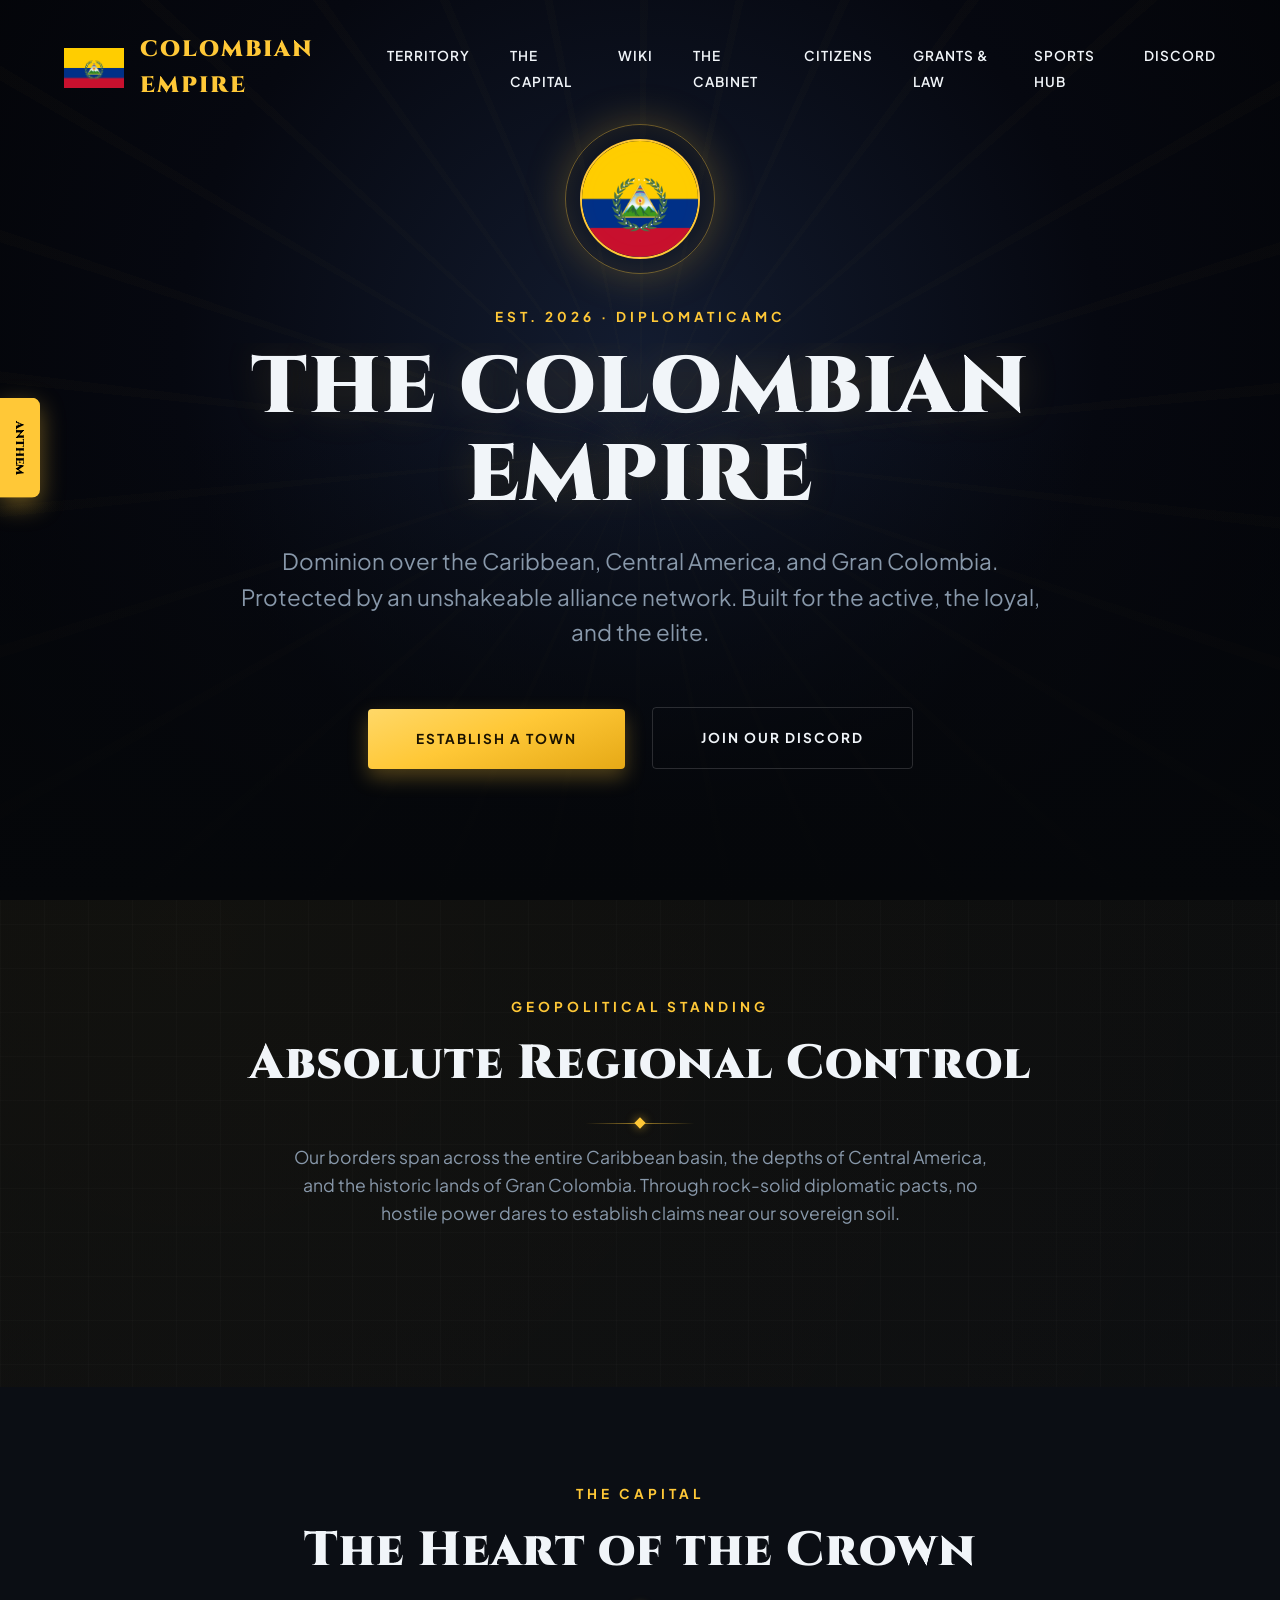
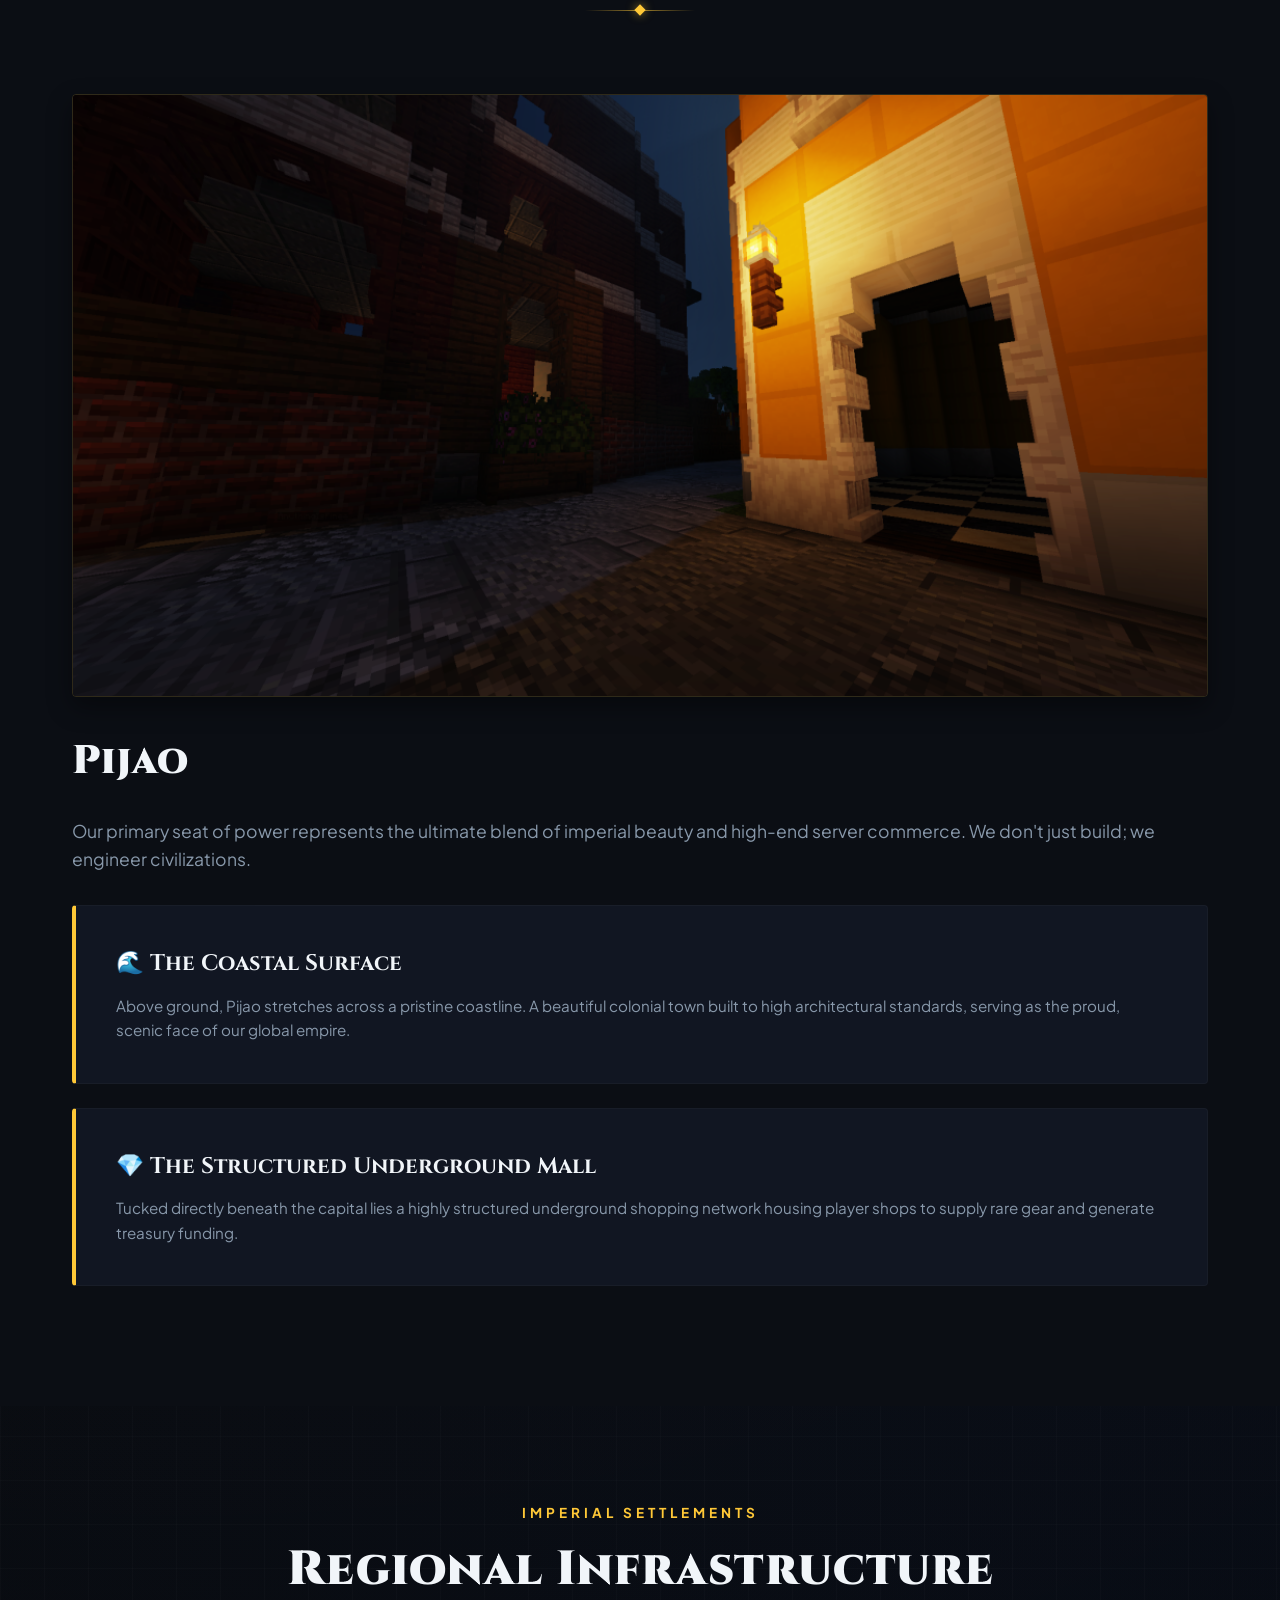
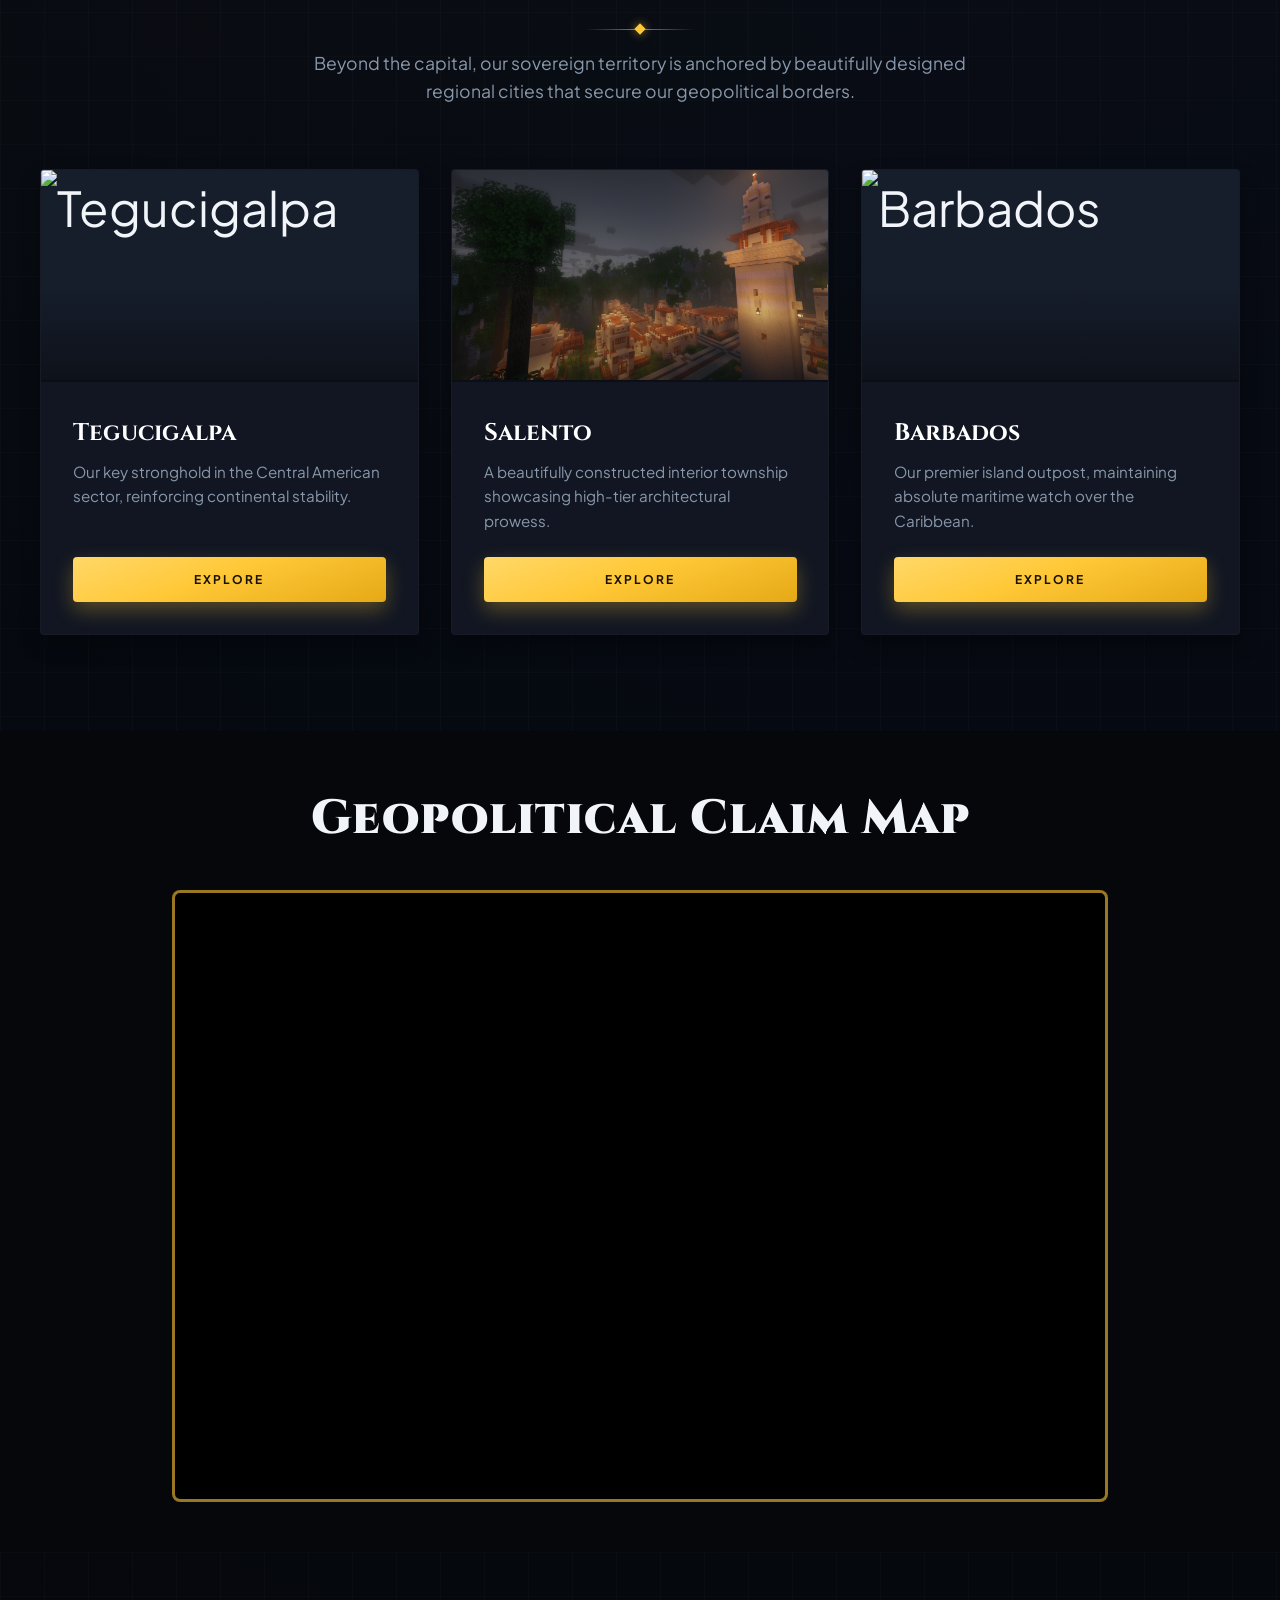
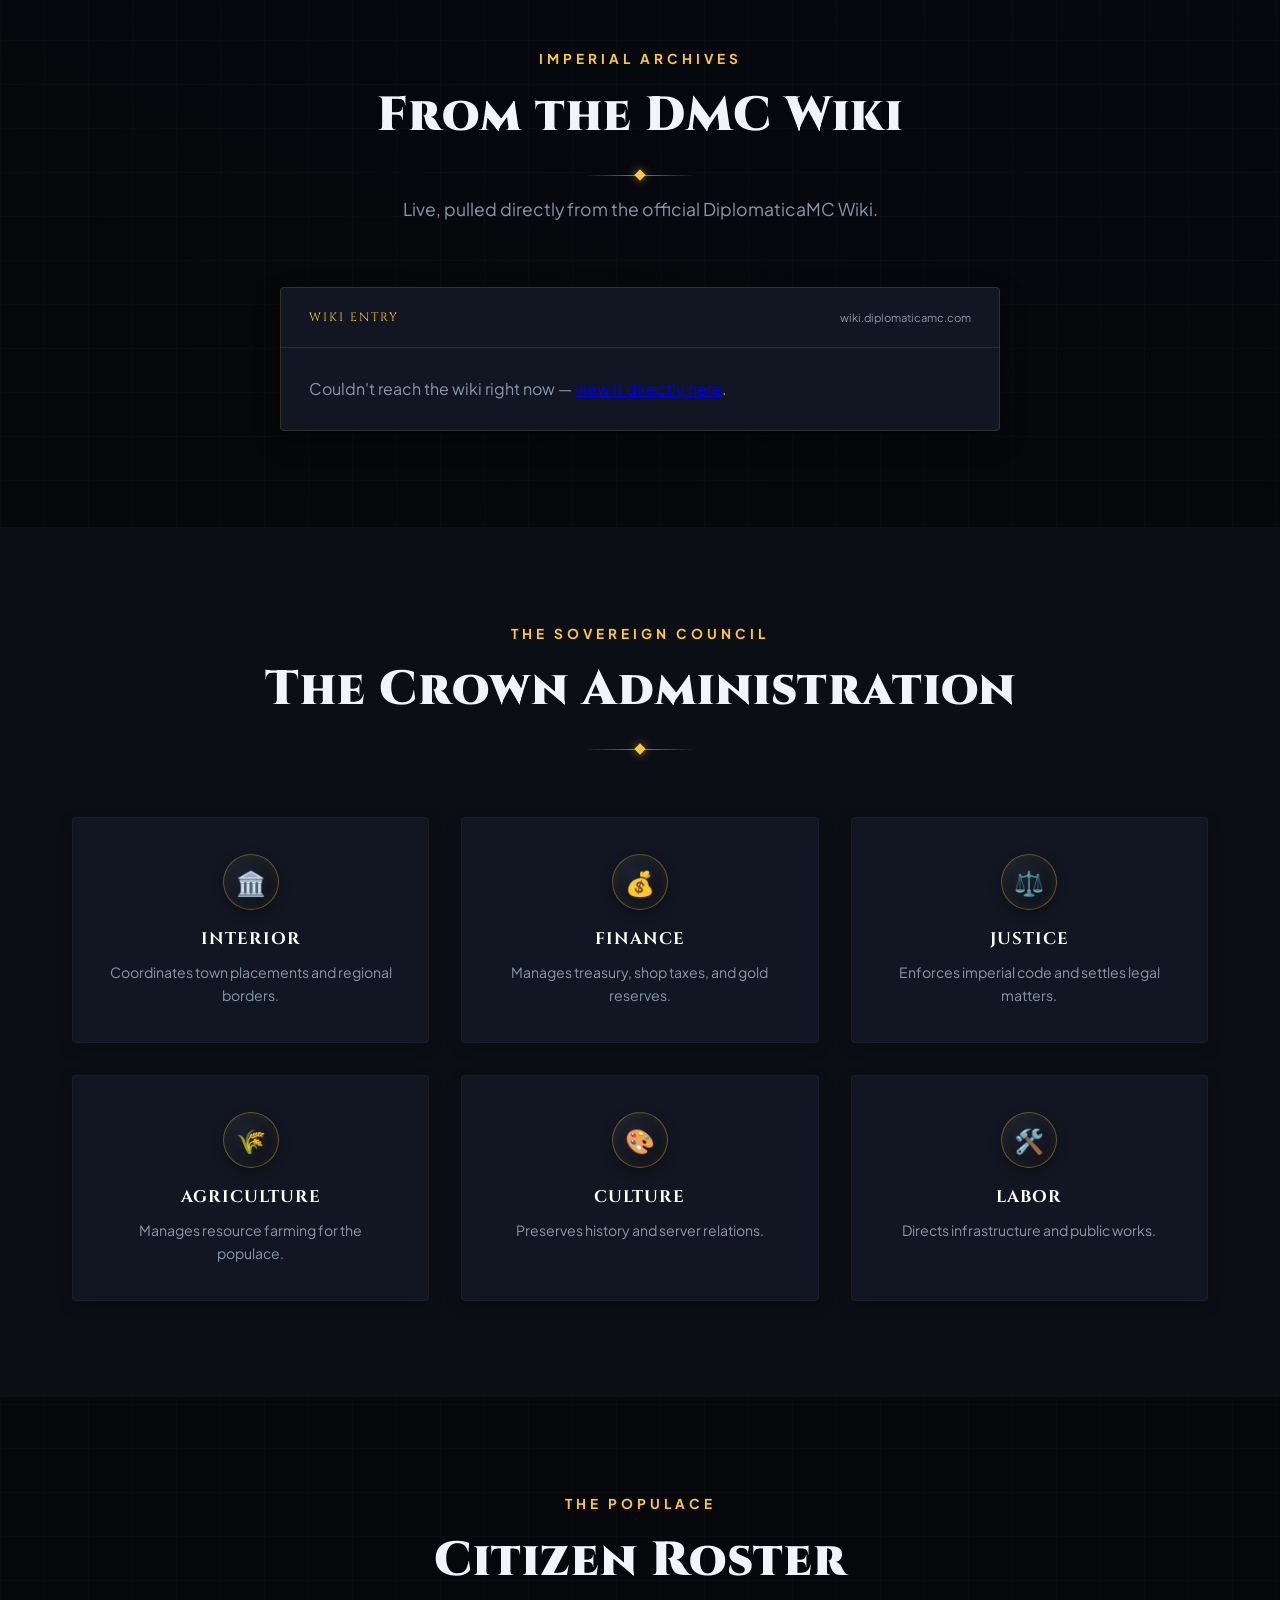
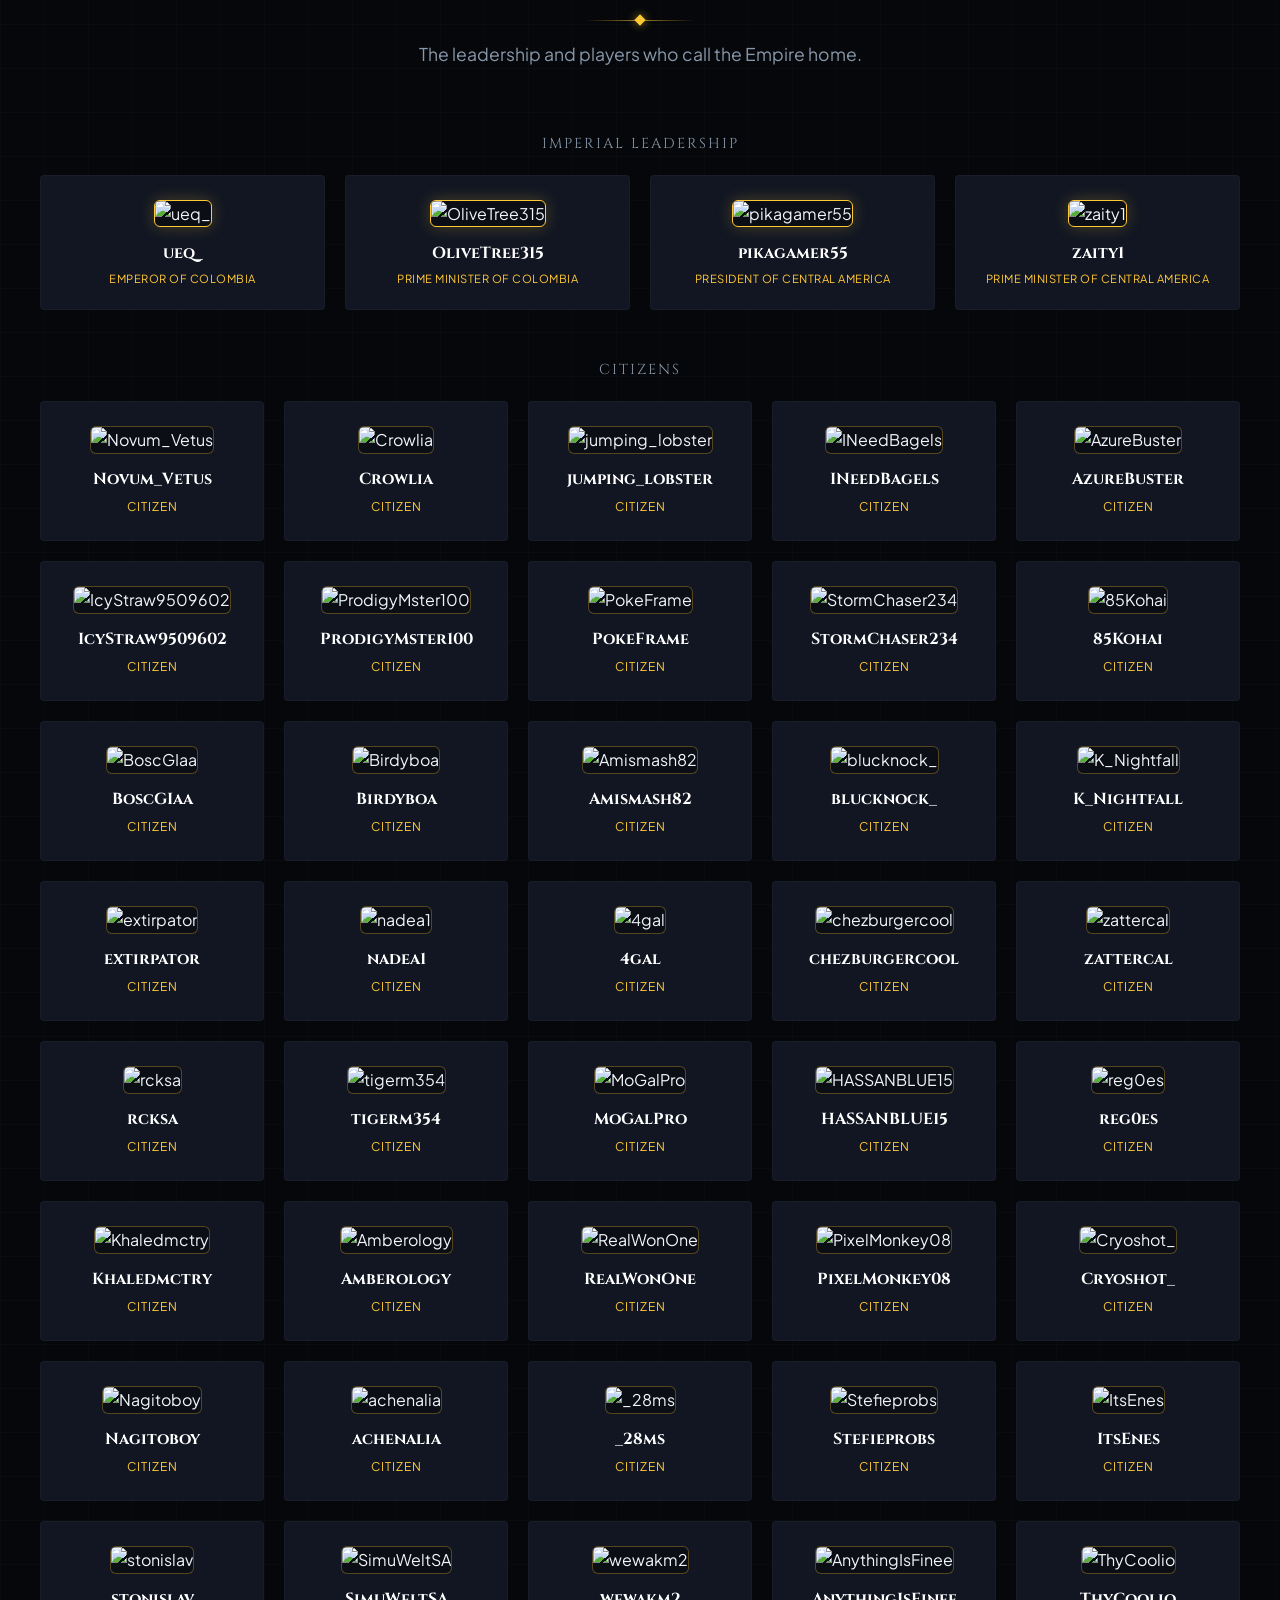
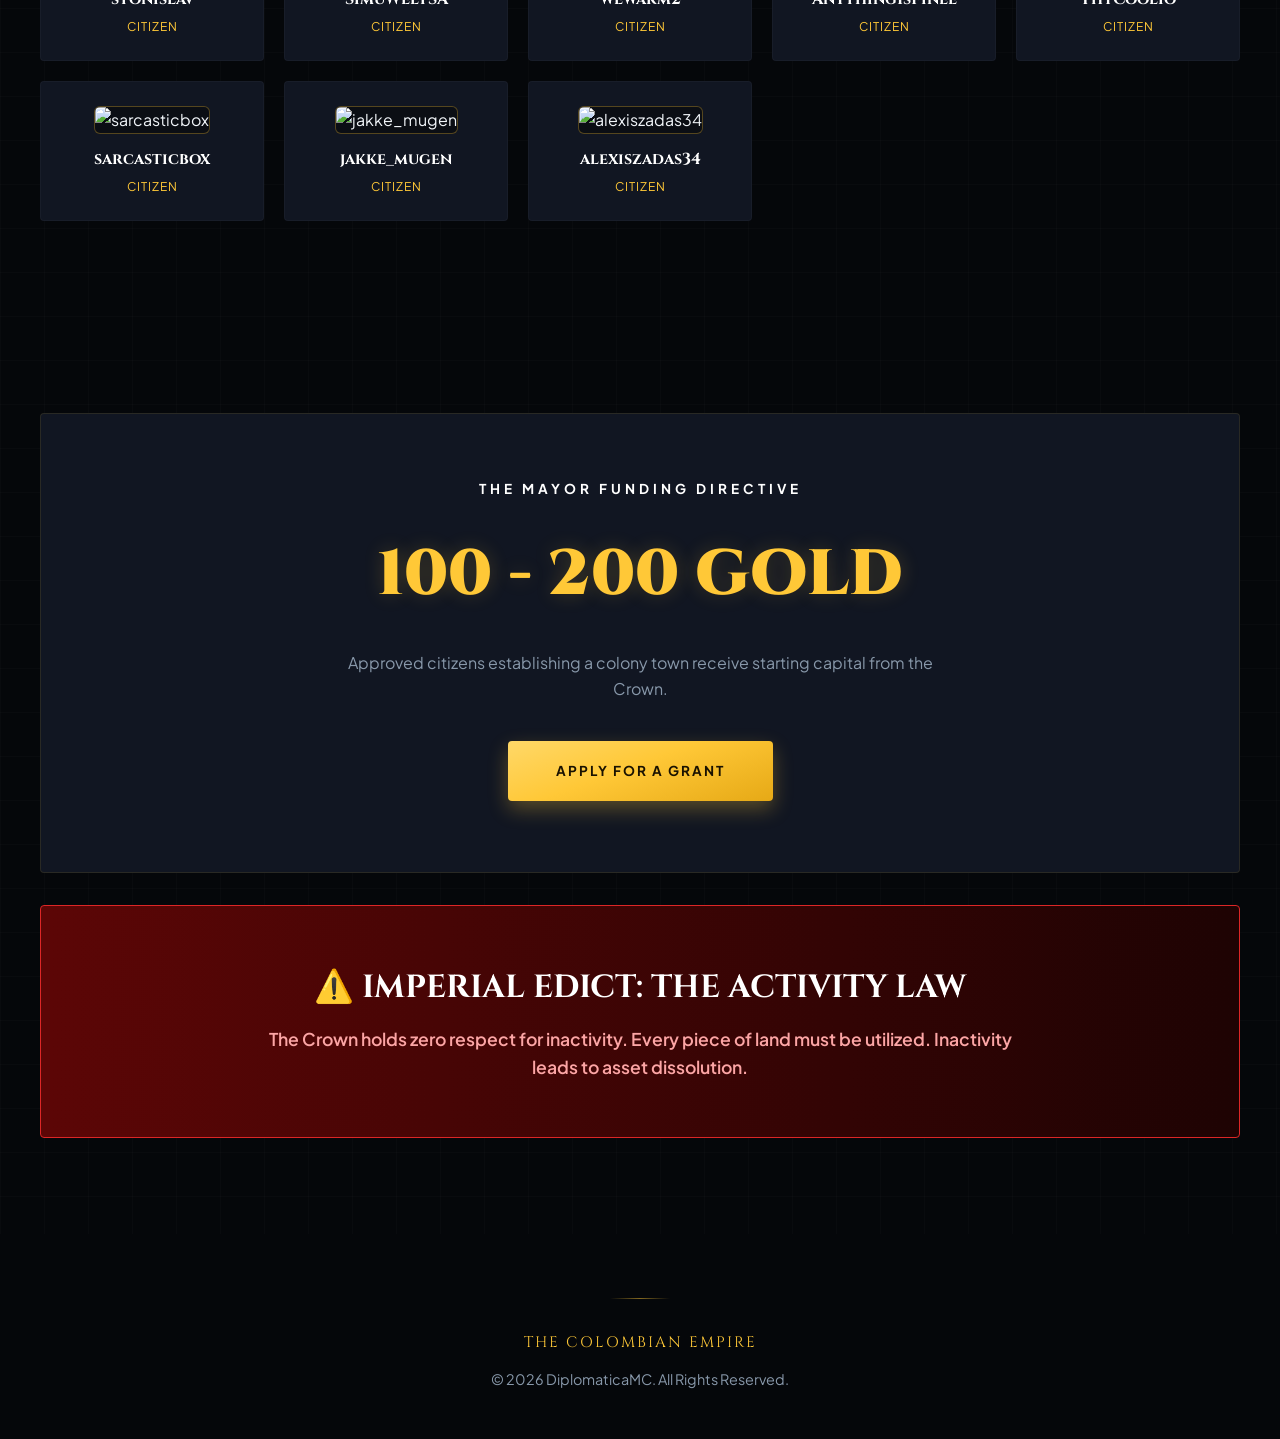
==== commit 7256bd0f: "Update favicon link in index.html" ====
--- a/index.html
+++ b/index.html
@@ -9,13 +9,13 @@
 <meta property="og:description" content="Dominion over the Caribbean, Central America, and Gran Colombia. Built for the active, the loyal, and the elite.">
 <meta property="og:type" content="website">
 <meta property="og:image" content="Untitled design (3).png">
-<link rel="icon" type="image/x-icon" href="/Untitled design (3).png">
+<link rel="icon" type="image/x-icon" href="image_2026-07-17_152658467-removebg-preview.png">
 <link rel="preconnect" href="https://fonts.googleapis.com">
 <link rel="preconnect" href="https://fonts.gstatic.com" crossorigin>
 <link href="https://fonts.googleapis.com/css2?family=Cinzel:wght@700;900&family=Plus+Jakarta+Sans:wght@400;600;700&display=swap" rel="stylesheet">
 <style>
 * { box-sizing: border-box; margin: 0; padding: 0; }
-html { scroll-behavior: smooth; }
+html { scroll-behavior: smooth; scroll-padding-top: 90px; }
 body {
   background-color: #05070a;
   color: #f1f5f9;
@@ -40,7 +40,7 @@
   background: linear-gradient(90deg, transparent, rgba(255,200,55,0.55) 45%, rgba(255,200,55,0.55) 55%, transparent);
 }
 .container { max-width: 1200px; margin: 0 auto; padding: 0 2rem; }
-.section { padding: 6rem 0; animation: fadeInUp 0.8s ease-out forwards; content-visibility: auto; contain-intrinsic-size: 1px 800px; }
+.section { padding: 6rem 0; animation: fadeInUp 0.8s ease-out forwards; }
 .bg-alt { background-color: #0b0e14; }
 @keyframes fadeInUp { from { opacity: 0; transform: translateY(30px); } to { opacity: 1; transform: translateY(0); } }
 @keyframes glow-pulse { 0% { box-shadow: 0 8px 25px rgba(255, 200, 55, 0.4); } 50% { box-shadow: 0 12px 40px rgba(255, 200, 55, 0.8); } 100% { box-shadow: 0 8px 25px rgba(255, 200, 55, 0.4); } }
@@ -56,6 +56,7 @@
 .nav-links a:hover::after { width: 100%; }
 .nav-toggle { display: none; flex-direction: column; gap: 5px; background: none; border: none; cursor: pointer; padding: 8px; z-index: 100; }
 .nav-toggle span { display: block; width: 24px; height: 2px; background: #ffc837; transition: all 0.3s ease; }
+.nav-toggle:hover span { background: #ffd868; }
 .nav-toggle.open span:nth-child(1) { transform: translateY(7px) rotate(45deg); }
 .nav-toggle.open span:nth-child(2) { opacity: 0; }
 .nav-toggle.open span:nth-child(3) { transform: translateY(-7px) rotate(-45deg); }
@@ -72,7 +73,7 @@
   .nav-links li { border-bottom: 1px solid rgba(255,255,255,0.05); }
   .nav-links a { display: block; padding: 1.1rem 0; }
 }
-.btn { display: inline-block; padding: 1.2rem 3rem; font-weight: 700; text-transform: uppercase; font-size: 0.85rem; letter-spacing: 2px; text-decoration: none; border-radius: 4px; transition: all 0.3s cubic-bezier(0.23, 1, 0.320, 1); cursor: pointer; border: none; position: relative; overflow: hidden; }
+.btn { display: inline-block; padding: 1.2rem 3rem; font-weight: 700; text-transform: uppercase; font-size: 0.85rem; letter-spacing: 2px; text-decoration: none; border-radius: 4px; transition: transform 0.25s cubic-bezier(0.23, 1, 0.320, 1), box-shadow 0.3s ease; cursor: pointer; border: none; position: relative; overflow: hidden; will-change: transform; }
 .btn:hover { transform: translateY(-3px); }
 .btn-primary { background: linear-gradient(160deg, #ffd868 0%, #ffc837 45%, #e6a916 100%); color: #1a1200; box-shadow: 0 8px 20px rgba(255, 200, 55, 0.3); }
 .btn-primary:hover { box-shadow: 0 12px 32px rgba(255, 200, 55, 0.5); transform: translateY(-4px); }
@@ -160,6 +161,14 @@
 .hero-buttons { opacity: 0; animation: hero-reveal 0.8s ease-out 1.9s forwards; }
 @keyframes hero-reveal { from { opacity: 0; transform: translateY(18px); } to { opacity: 1; transform: translateY(0); } }
 @media (max-width: 950px) { .hero h1 { font-size: 3.2rem; } }
+@media (max-width: 480px) { .hero h1 { font-size: 2.4rem; letter-spacing: 2px; } .hero p { font-size: 1.1rem; } }
+
+@media (prefers-reduced-motion: reduce) {
+  .embers, .hero::before, .hero-flag-frame, .hero-flag-frame::before,
+  .impact-sparks, .hero::after { animation: none !important; }
+  .hero h1, .hero .sub-title, .hero p, .hero-buttons { animation: none !important; opacity: 1 !important; clip-path: none !important; }
+  * { scroll-behavior: auto !important; }
+}
 .pijao-img-box { border-radius: 4px; overflow: hidden; border: 1px solid rgba(255, 200, 55, 0.15); box-shadow: 0 10px 25px rgba(0,0,0,0.4); transition: all 0.4s ease; }
 .pijao-img-box:hover { border-color: rgba(255, 200, 55, 0.4); box-shadow: 0 20px 50px rgba(255, 200, 55, 0.15), 0 0 30px rgba(255, 200, 55, 0.1); }
 .pijao-img-box img { width: 100%; height: auto; display: block; }
@@ -226,11 +235,9 @@
 .nav-scrim { position: fixed; inset: 0; background: rgba(0,0,0,0.5); z-index: 98; opacity: 0; pointer-events: none; transition: opacity 0.3s ease; }
 .nav-scrim.open { opacity: 1; pointer-events: auto; }
 
-
 </style>
 </head>
 <body>
-
 
 <div class="music-sidebar-left">
   <button class="music-btn" onclick="document.getElementById('hidden-audio').paused ? document.getElementById('hidden-audio').play() : document.getElementById('hidden-audio').pause()">ANTHEM</button>
@@ -442,16 +449,125 @@
 navScrim.addEventListener('click', closeNav);
 navLinks.querySelectorAll('a').forEach(a => a.addEventListener('click', closeNav));
 
-/* ---------- Scroll progress bar + back-to-top ---------- */
+/* ---------- Back-to-top button ---------- */
 const backToTop = document.getElementById('backToTop');
 function onScroll() {
   const scrollTop = window.scrollY;
-  const docHeight = document.documentElement.scrollHeight - window.innerHeight;
   backToTop.classList.toggle('visible', scrollTop > 500);
 }
 window.addEventListener('scroll', onScroll, { passive: true });
 onScroll();
 backToTop.addEventListener('click', () => window.scrollTo({ top: 0, behavior: 'smooth' }));
+
+/* ---------- UI sounds — "colonial" set ----------
+   Click = coin clink (two metallic overtones, like gold changing hands)
+   Hover = soft bell tink (single quiet harmonic ping)
+   Modal = hand-bell chime with real overtones, like an old clock/hand bell
+   All synthesized live via Web Audio — no audio files needed.
+   Browsers block audio until the user's first interaction with the page;
+   that's normal, not a bug — everything works after the first click.
+*/
+let audioCtx;
+function getCtx() {
+  audioCtx = audioCtx || new (window.AudioContext || window.webkitAudioContext)();
+  return audioCtx;
+}
+
+// Coin clink — two closely-tuned metallic tones with a fast, bright decay
+function playUiClick() {
+  try {
+    const ctx = getCtx();
+    const now = ctx.currentTime;
+    [1450, 2150].forEach((freq, i) => {
+      const osc = ctx.createOscillator();
+      const gain = ctx.createGain();
+      osc.type = 'triangle';
+      osc.frequency.setValueAtTime(freq, now);
+      osc.frequency.exponentialRampToValueAtTime(freq * 0.85, now + 0.09);
+      gain.gain.setValueAtTime(i === 0 ? 0.045 : 0.025, now);
+      gain.gain.exponentialRampToValueAtTime(0.0001, now + 0.13);
+      osc.connect(gain);
+      gain.connect(ctx.destination);
+      osc.start(now);
+      osc.stop(now + 0.13);
+    });
+  } catch (e) { /* fail silently */ }
+}
+document.querySelectorAll('.nav-links a, .btn, .home-btn, .nav-toggle, .citizen-card').forEach(el => {
+  el.addEventListener('click', playUiClick);
+});
+
+// Soft bell tink — quiet single harmonic ping, throttled for fast mouse movement
+let lastHoverSound = 0;
+function playUiHover() {
+  const now0 = performance.now();
+  if (now0 - lastHoverSound < 100) return;
+  lastHoverSound = now0;
+  try {
+    const ctx = getCtx();
+    const now = ctx.currentTime;
+    const osc = ctx.createOscillator();
+    const gain = ctx.createGain();
+    osc.type = 'triangle';
+    osc.frequency.setValueAtTime(1600, now);
+    gain.gain.setValueAtTime(0.018, now);
+    gain.gain.exponentialRampToValueAtTime(0.0001, now + 0.09);
+    osc.connect(gain);
+    gain.connect(ctx.destination);
+    osc.start(now);
+    osc.stop(now + 0.09);
+  } catch (e) { /* fail silently */ }
+}
+document.querySelectorAll('.nav-links a, .btn, .citizen-card').forEach(el => {
+  el.addEventListener('mouseenter', playUiHover);
+});
+
+// Hand-bell chime — fundamental + two harmonic overtones with a slow resonant
+// decay, like an old clock bell. Rising = brighter open, falling = softer close.
+function playChime(rising) {
+  try {
+    const ctx = getCtx();
+    const now = ctx.currentTime;
+    const base = rising ? 520 : 460;
+    const overtones = [1, 2.4, 3.9]; // approximate bell partials, not a pure harmonic series
+    const gains = [0.05, 0.022, 0.012];
+    overtones.forEach((mult, i) => {
+      const osc = ctx.createOscillator();
+      const gain = ctx.createGain();
+      osc.type = 'sine';
+      const freq = base * mult;
+      osc.frequency.setValueAtTime(freq, now);
+      if (rising) {
+        osc.frequency.exponentialRampToValueAtTime(freq * 1.15, now + 0.12);
+      } else {
+        osc.frequency.exponentialRampToValueAtTime(freq * 0.9, now + 0.2);
+      }
+      gain.gain.setValueAtTime(gains[i], now);
+      gain.gain.exponentialRampToValueAtTime(0.0001, now + 0.45 - i * 0.08);
+      osc.connect(gain);
+      gain.connect(ctx.destination);
+      osc.start(now);
+      osc.stop(now + 0.45);
+    });
+  } catch (e) { /* fail silently */ }
+}
+
+/* ---------- Magnetic buttons ----------
+   Primary/secondary buttons gently follow the cursor while hovered, and
+   snap back to center on mouse leave. Skipped on touch devices automatically
+   since there's no hover/mousemove there.
+*/
+document.querySelectorAll('.btn').forEach(btn => {
+  btn.addEventListener('mousemove', (e) => {
+    const rect = btn.getBoundingClientRect();
+    const x = e.clientX - rect.left - rect.width / 2;
+    const y = e.clientY - rect.top - rect.height / 2;
+    btn.style.transform = `translate(${x * 0.18}px, ${y * 0.35 - 3}px)`;
+  });
+  btn.addEventListener('mouseleave', () => {
+    btn.style.transform = '';
+  });
+});
 
 const leaders = [
   { username: "ueq_",       role: "Emperor of Colombia", town: "Pijao", joined: "Est. 2026", bio: "Founder and Emperor of the Colombian Empire." },
@@ -509,7 +625,7 @@
 function renderPlayerCards(list, containerId, isLeader) {
   const grid = document.getElementById(containerId);
   if (!grid) return;
-  list.forEach(c => {
+  list.forEach((c, i) => {
     const el = document.createElement('div');
     el.className = 'citizen-card' + (isLeader ? ' leader' : '');
     el.innerHTML = `
@@ -518,9 +634,21 @@
       <div class="role">${c.role}</div>
     `;
     el.addEventListener('click', () => openProfile(c));
+    el.style.opacity = '0';
+    el.style.animationDelay = (i % 10) * 0.05 + 's';
+    cardObserver.observe(el);
     grid.appendChild(el);
   });
 }
+const cardObserver = new IntersectionObserver((entries) => {
+  entries.forEach(entry => {
+    if (entry.isIntersecting) {
+      entry.target.style.animation = 'fadeInUp 0.5s ease-out forwards';
+      entry.target.style.animationDelay = entry.target.style.animationDelay || '0s';
+      cardObserver.unobserve(entry.target);
+    }
+  });
+}, { threshold: 0.15, rootMargin: '0px 0px -30px 0px' });
 
 const profileOverlay = document.getElementById('profileOverlay');
 function openProfile(c) {
@@ -531,10 +659,11 @@
   document.getElementById('pTown').textContent = c.town || "Unassigned";
   document.getElementById('pJoined').textContent = c.joined || "Unknown";
   profileOverlay.classList.add('open');
-}
-document.getElementById('profileClose').addEventListener('click', () => profileOverlay.classList.remove('open'));
-profileOverlay.addEventListener('click', (e) => { if (e.target === profileOverlay) profileOverlay.classList.remove('open'); });
-document.addEventListener('keydown', (e) => { if (e.key === 'Escape') profileOverlay.classList.remove('open'); });
+  playChime(true);
+}
+document.getElementById('profileClose').addEventListener('click', () => { profileOverlay.classList.remove('open'); playChime(false); });
+profileOverlay.addEventListener('click', (e) => { if (e.target === profileOverlay) { profileOverlay.classList.remove('open'); playChime(false); } });
+document.addEventListener('keydown', (e) => { if (e.key === 'Escape' && profileOverlay.classList.contains('open')) { profileOverlay.classList.remove('open'); playChime(false); } });
 
 renderPlayerCards(leaders, 'leaderGrid', true);
 renderPlayerCards(citizens, 'citizenGrid', false);
